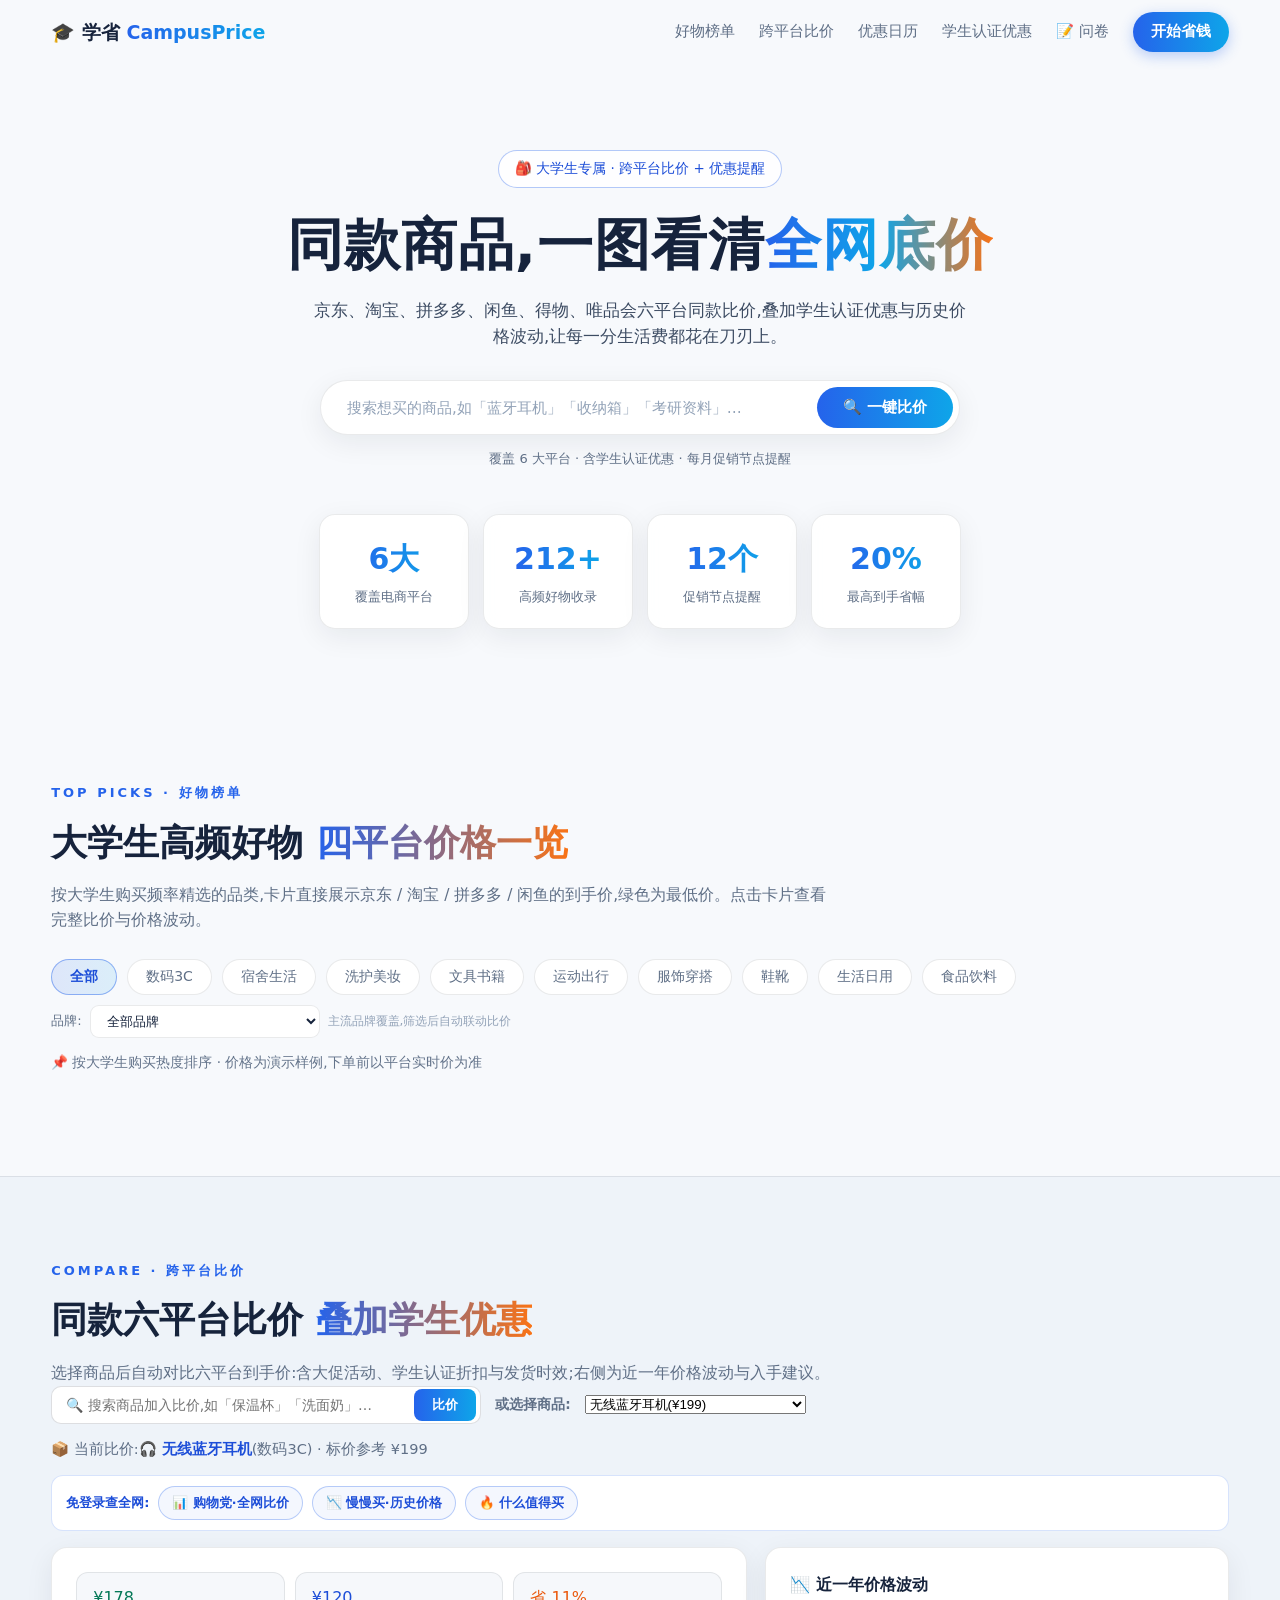
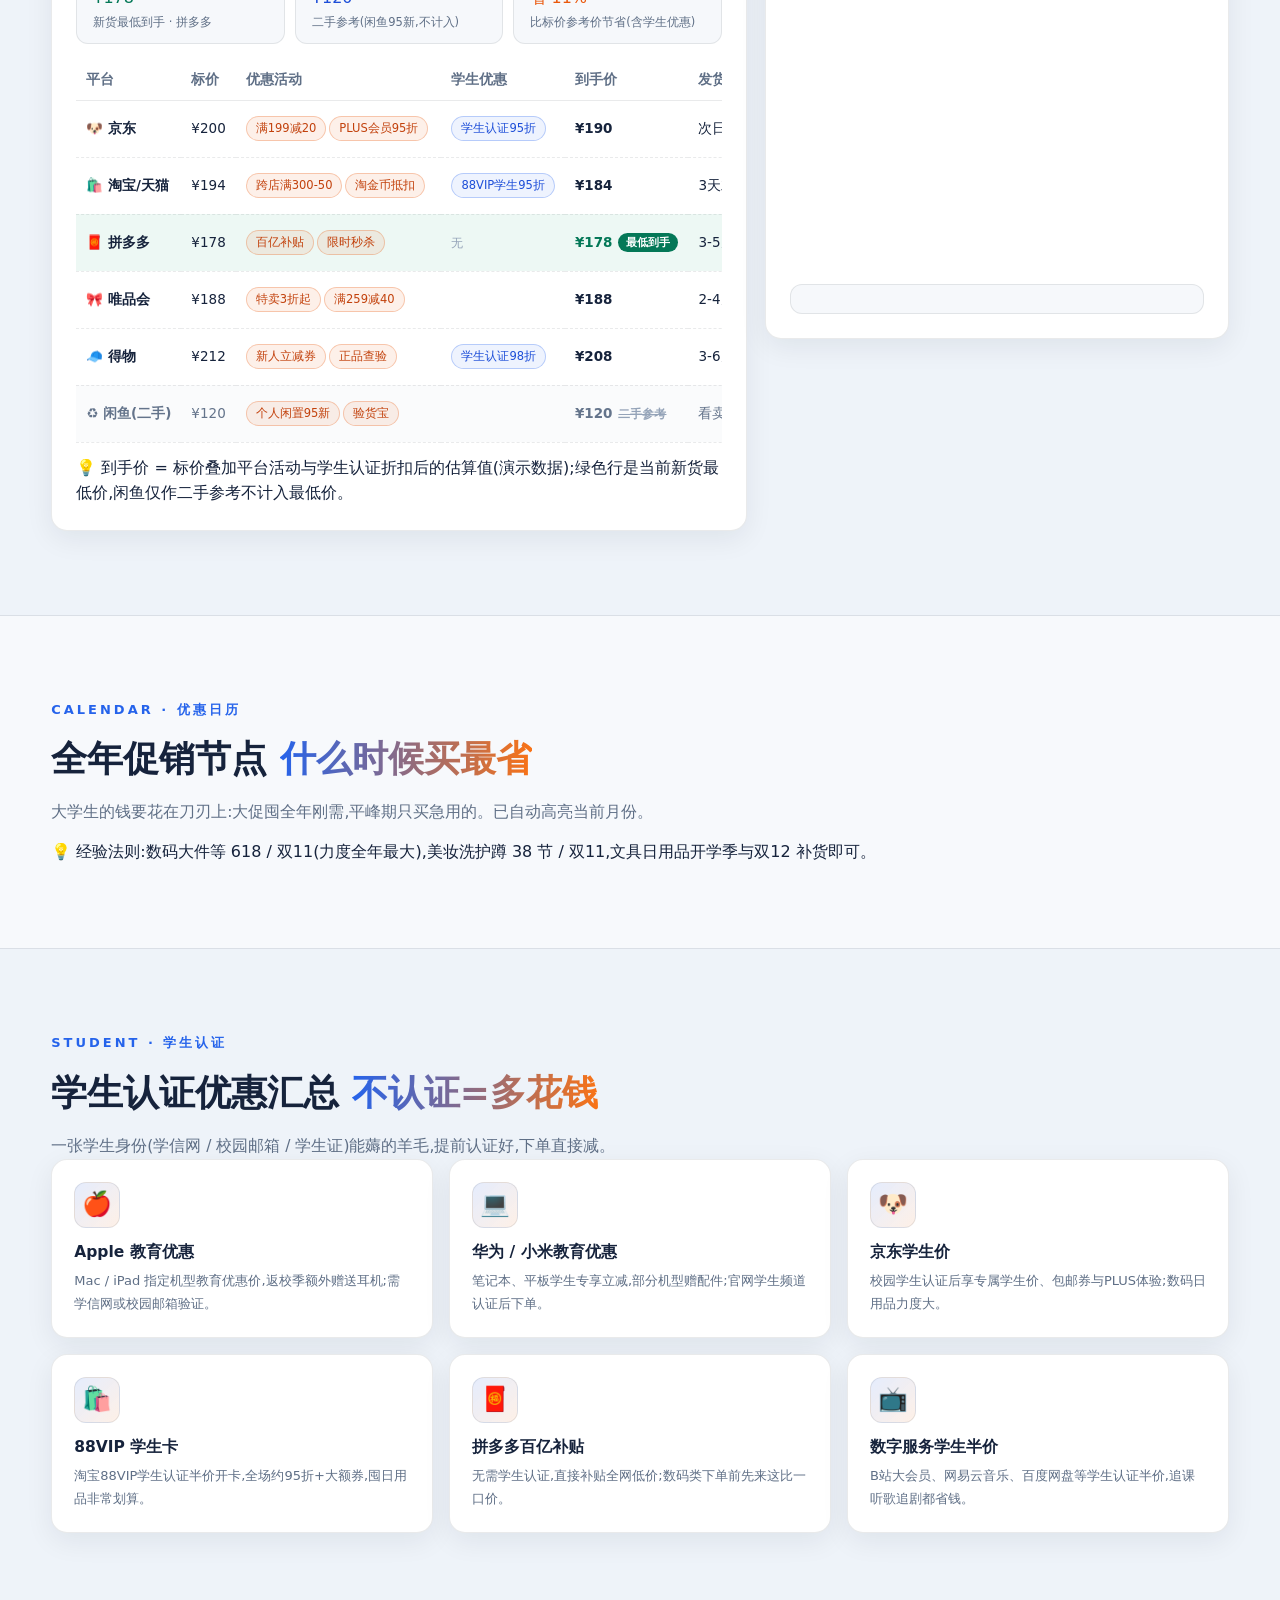
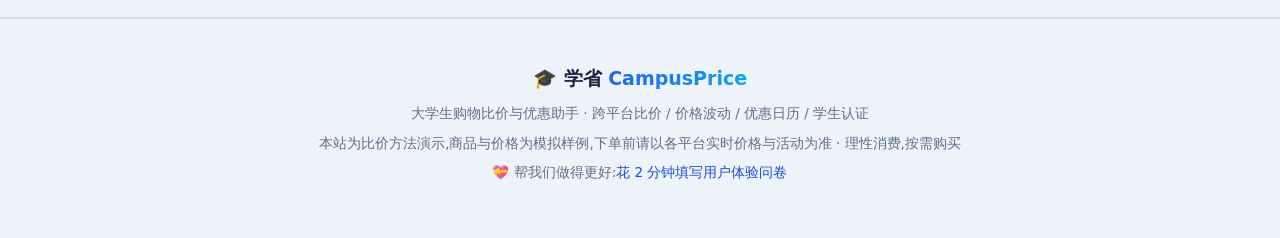
==== index.html @ 952e18a1 "deploy: D:/ZCodeProject/campusprice/index.html" ====
<!DOCTYPE html>
<html lang="zh-CN">
<head>
<meta charset="UTF-8">
<meta name="viewport" content="width=device-width, initial-scale=1.0">
<title>学省 CampusPrice · 大学生购物比价与优惠助手</title>
<meta name="description" content="给大学生的跨平台购物比价工具:京东/淘宝/拼多多/闲鱼/得物同款比价,学生认证优惠汇总,历史价格波动与促销日历,让每一分生活费都花在刀刃上。">
<link rel="icon" href="data:image/svg+xml,<svg xmlns='http://www.w3.org/2000/svg' viewBox='0 0 100 100'><text y='.9em' font-size='90'>🎓</text></svg>">
<link rel="stylesheet" href="assets/style.css?v=1790186385">
</head>
<body>

<!-- ============ 导航 ============ -->
<nav class="nav" id="nav">
  <div class="nav-inner container">
    <a class="logo" href="#home">🎓 学省 <span>CampusPrice</span></a>
    <div class="nav-links" id="navMenu">
      <a href="#grid">好物榜单</a>
      <a href="#compare">跨平台比价</a>
      <a href="#calendar">优惠日历</a>
      <a href="#student">学生认证优惠</a>
      <a href="survey.html">📝 问卷</a>
      <a class="nav-cta" href="#grid">开始省钱</a>
    </div>
    <button class="burger" id="burger" aria-label="菜单">☰</button>
  </div>
</nav>

<!-- ============ Hero ============ -->
<header class="hero" id="home">
  <div class="container hero-inner">
    <div class="badge reveal">🎒 大学生专属 · 跨平台比价 + 优惠提醒</div>
    <h1 class="reveal">同款商品,一图看清<span class="grad">全网底价</span></h1>
    <p class="hero-sub reveal">京东、淘宝、拼多多、闲鱼、得物、唯品会六平台同款比价,叠加学生认证优惠与历史价格波动,让每一分生活费都花在刀刃上。</p>
    <form class="search reveal" id="searchForm">
      <input id="searchInput" type="text" placeholder="搜索想买的商品,如「蓝牙耳机」「收纳箱」「考研资料」…" autocomplete="off">
      <button type="submit">🔍 一键比价</button>
    </form>
    <div class="hero-note reveal">覆盖 6 大平台 · 含学生认证优惠 · 每月促销节点提醒</div>
    <div class="stats reveal">
      <div class="stat"><div class="num" data-count="6" data-suffix="大">0</div><div class="lbl">覆盖电商平台</div></div>
      <div class="stat"><div class="num" data-count="212" data-suffix="+">0</div><div class="lbl">高频好物收录</div></div>
      <div class="stat"><div class="num" data-count="12" data-suffix="个">0</div><div class="lbl">促销节点提醒</div></div>
      <div class="stat"><div class="num" data-count="20" data-suffix="%">0</div><div class="lbl">最高到手省幅</div></div>
    </div>
  </div>
</header>

<main>
<!-- ============ 好物榜单 ============ -->
<section class="section" id="grid">
  <div class="container">
    <div class="sec-head reveal">
      <div class="kicker">TOP PICKS · 好物榜单</div>
      <h2>大学生高频好物 <span class="accent">四平台价格一览</span></h2>
      <p class="sec-sub">按大学生购买频率精选的品类,卡片直接展示京东 / 淘宝 / 拼多多 / 闲鱼的到手价,绿色为最低价。点击卡片查看完整比价与价格波动。</p>
    </div>
    <div class="tabs reveal" id="tabs">
      <button class="tab active" data-cat="全部">全部</button>
      <button class="tab" data-cat="数码3C">数码3C</button>
      <button class="tab" data-cat="宿舍生活">宿舍生活</button>
      <button class="tab" data-cat="洗护美妆">洗护美妆</button>
      <button class="tab" data-cat="文具书籍">文具书籍</button>
      <button class="tab" data-cat="运动出行">运动出行</button>
      <button class="tab" data-cat="服饰穿搭">服饰穿搭</button>
      <button class="tab" data-cat="鞋靴">鞋靴</button>
      <button class="tab" data-cat="生活日用">生活日用</button>
      <button class="tab" data-cat="食品饮料">食品饮料</button>
    </div>
    <div class="brand-bar reveal">
      <label for="brandSel">品牌:</label>
      <select id="brandSel" class="src-select"></select>
      <span class="brand-tip">主流品牌覆盖,筛选后自动联动比价</span>
    </div>
    <div class="result-note" id="resultNote">📌 按大学生购买热度排序 · 价格为演示样例,下单前以平台实时价为准</div>
    <div class="grid" id="productGrid"></div>
  </div>
</section>

<!-- ============ 跨平台比价 ============ -->
<section class="section alt" id="compare">
  <div class="container">
    <div class="sec-head reveal">
      <div class="kicker">COMPARE · 跨平台比价</div>
      <h2>同款六平台比价 <span class="accent">叠加学生优惠</span></h2>
      <p class="sec-sub">选择商品后自动对比六平台到手价:含大促活动、学生认证折扣与发货时效;右侧为近一年价格波动与入手建议。</p>
    </div>
    <div class="cmp-bar reveal">
      <form class="src-search" id="cmpSearchForm" autocomplete="off">
        <input id="cmpSearch" type="text" placeholder="🔍 搜索商品加入比价,如「保温杯」「洗面奶」…">
        <button type="submit" class="src-go">比价</button>
        <div class="src-suggest" id="cmpSuggest"></div>
      </form>
      <label for="cmpSelect">或选择商品:</label>
      <select id="cmpSelect"></select>
    </div>
    <div class="cmp-cur reveal" id="cmpCur"></div>
    <div class="agg-bar reveal" id="aggBar"></div>
    <div class="cmp-wrap reveal">
      <div class="panel cmp-table-panel">
        <div class="cmp-summary" id="cmpSummary"></div>
        <div class="ptable-wrap">
          <table class="src-table">
            <thead><tr><th>平台</th><th>标价</th><th>优惠活动</th><th>学生优惠</th><th>到手价</th><th>发货时效</th><th>购买</th></tr></thead>
            <tbody id="cmpBody"></tbody>
          </table>
        </div>
        <p class="form-tip" style="margin-top:12px">💡 到手价 = 标价叠加平台活动与学生认证折扣后的估算值(演示数据);绿色行是当前新货最低价,闲鱼仅作二手参考不计入最低价。</p>
      </div>
      <aside class="panel cmp-chart-panel">
        <h3>📉 近一年价格波动</h3>
        <div class="chart-box"><canvas id="trendChart"></canvas></div>
        <div class="pi-box" id="piBox"></div>
      </aside>
    </div>
  </div>
</section>

<!-- ============ 优惠日历 ============ -->
<section class="section" id="calendar">
  <div class="container">
    <div class="sec-head reveal">
      <div class="kicker">CALENDAR · 优惠日历</div>
      <h2>全年促销节点 <span class="accent">什么时候买最省</span></h2>
      <p class="sec-sub">大学生的钱要花在刀刃上:大促囤全年刚需,平峰期只买急用的。已自动高亮当前月份。</p>
    </div>
    <div class="cal-grid reveal" id="calGrid"></div>
    <p class="form-tip reveal" style="margin-top:14px">💡 经验法则:数码大件等 618 / 双11(力度全年最大),美妆洗护蹲 38 节 / 双11,文具日用品开学季与双12 补货即可。</p>
  </div>
</section>

<!-- ============ 学生认证优惠 ============ -->
<section class="section alt" id="student">
  <div class="container">
    <div class="sec-head reveal">
      <div class="kicker">STUDENT · 学生认证</div>
      <h2>学生认证优惠汇总 <span class="accent">不认证=多花钱</span></h2>
      <p class="sec-sub">一张学生身份(学信网 / 校园邮箱 / 学生证)能薅的羊毛,提前认证好,下单直接减。</p>
    </div>
    <div class="stu-grid reveal">
      <div class="stu-card"><div class="stu-icon">🍎</div><b>Apple 教育优惠</b><p>Mac / iPad 指定机型教育优惠价,返校季额外赠送耳机;需学信网或校园邮箱验证。</p></div>
      <div class="stu-card"><div class="stu-icon">💻</div><b>华为 / 小米教育优惠</b><p>笔记本、平板学生专享立减,部分机型赠配件;官网学生频道认证后下单。</p></div>
      <div class="stu-card"><div class="stu-icon">🐶</div><b>京东学生价</b><p>校园学生认证后享专属学生价、包邮券与PLUS体验;数码日用品力度大。</p></div>
      <div class="stu-card"><div class="stu-icon">🛍️</div><b>88VIP 学生卡</b><p>淘宝88VIP学生认证半价开卡,全场约95折+大额券,囤日用品非常划算。</p></div>
      <div class="stu-card"><div class="stu-icon">🧧</div><b>拼多多百亿补贴</b><p>无需学生认证,直接补贴全网低价;数码类下单前先来这比一口价。</p></div>
      <div class="stu-card"><div class="stu-icon">📺</div><b>数字服务学生半价</b><p>B站大会员、网易云音乐、百度网盘等学生认证半价,追课听歌追剧都省钱。</p></div>
    </div>
  </div>
</section>
</main>

<footer class="footer">
  <div class="container">
    <div class="f-logo">🎓 学省 <span>CampusPrice</span></div>
    <p>大学生购物比价与优惠助手 · 跨平台比价 / 价格波动 / 优惠日历 / 学生认证</p>
    <p class="f-note">本站为比价方法演示,商品与价格为模拟样例,下单前请以各平台实时价格与活动为准 · 理性消费,按需购买</p>
    <p class="f-note">💝 帮我们做得更好:<a href="survey.html" style="color:#1d4ed8">花 2 分钟填写用户体验问卷</a></p>
  </div>
</footer>

<script src="assets/chart.umd.min.js?v=1"></script>
<script src="assets/main.js?v=1790186385"></script>
</body>
</html>
---- assets/style.css ----
/* ============ 学省 CampusPrice · 浅色主题 ============ */
:root{
  --bg:#f7f9fc;
  --bg-alt:#eef3f9;
  --card:#ffffff;
  --line:rgba(15,23,42,.09);
  --text:#16233c;
  --muted:#5f6f86;
  --blue:#2563eb;
  --blue2:#0ea5e9;
  --orange:#ea580c;
  --green:#059669;
  --red:#dc2626;
  --amber:#d97706;
  --radius:16px;
  --shadow:0 8px 28px rgba(15,23,42,.07);
}
*{margin:0;padding:0;box-sizing:border-box}
html{scroll-behavior:smooth}
body{
  font-family:"Noto Sans SC","PingFang SC","Microsoft YaHei","Segoe UI",system-ui,sans-serif;
  background:var(--bg);color:var(--text);line-height:1.6;overflow-x:hidden;
}
::selection{background:rgba(37,99,235,.2)}
a{color:inherit;text-decoration:none}
button{font-family:inherit;cursor:pointer}
section{scroll-margin-top:84px}
.container{width:min(1180px,92%);margin:0 auto}

/* ============ 导航 ============ */
.nav{position:fixed;top:0;left:0;right:0;z-index:100;transition:.3s;border-bottom:1px solid transparent}
.nav.scrolled{background:rgba(255,255,255,.88);backdrop-filter:blur(14px);border-bottom-color:var(--line);box-shadow:0 2px 16px rgba(15,23,42,.05)}
.nav-inner{display:flex;align-items:center;justify-content:space-between;height:64px}
.logo{font-size:19px;font-weight:800}
.logo span{background:linear-gradient(90deg,#2563eb,#0ea5e9);-webkit-background-clip:text;background-clip:text;-webkit-text-fill-color:transparent}
.nav-links{display:flex;align-items:center;gap:24px;font-size:14.5px}
.nav-links a{color:var(--muted);transition:.2s}
.nav-links a:hover{color:var(--text)}
.nav-cta{padding:8px 18px;border-radius:999px;background:linear-gradient(90deg,#2563eb,#0ea5e9);color:#fff!important;font-weight:700;box-shadow:0 4px 14px rgba(37,99,235,.3)}
.burger{display:none;background:none;border:none;color:var(--text);font-size:22px}

/* ============ Hero ============ */
.hero{
  padding:150px 0 70px;text-align:center;position:relative;
  background:
    linear-gradient(180deg,rgba(247,249,252,.86) 0%,rgba(247,249,252,.93) 55%,var(--bg) 100%),
    url('https://images.unsplash.com/photo-1523050854058-8df90110c9f1?auto=format&fit=crop&w=1800&q=75') center 35%/cover no-repeat;
}
.badge{display:inline-block;padding:7px 16px;border-radius:999px;border:1px solid rgba(37,99,235,.35);background:rgba(255,255,255,.8);color:#1d4ed8;font-size:13.5px;margin-bottom:22px;backdrop-filter:blur(6px)}
.hero h1{font-size:clamp(34px,5.2vw,56px);font-weight:900;letter-spacing:1px;line-height:1.25}
.grad{background:linear-gradient(90deg,#2563eb,#0ea5e9,#f97316);-webkit-background-clip:text;background-clip:text;-webkit-text-fill-color:transparent}
.hero-sub{max-width:660px;margin:18px auto 0;color:#3d4c63;font-size:16.5px}
.search{display:flex;max-width:640px;margin:30px auto 0;background:var(--card);border:1px solid var(--line);border-radius:999px;padding:6px;box-shadow:var(--shadow)}
.search input{flex:1;background:none;border:none;outline:none;color:var(--text);font-size:15px;padding:10px 20px;font-family:inherit;min-width:0}
.search input::placeholder{color:#93a3b8}
.search button{border:none;border-radius:999px;padding:11px 26px;background:linear-gradient(90deg,#2563eb,#0ea5e9);color:#fff;font-weight:800;font-size:15px;white-space:nowrap}
.search button:hover{filter:brightness(1.08)}
.hero-note{margin-top:14px;color:#5f6f86;font-size:13px}
.stats{display:flex;justify-content:center;gap:14px;flex-wrap:wrap;margin-top:44px}
.stat{background:rgba(255,255,255,.9);border:1px solid var(--line);border-radius:var(--radius);padding:20px 30px;min-width:150px;backdrop-filter:blur(10px);box-shadow:var(--shadow)}
.stat .num{font-size:30px;font-weight:900;background:linear-gradient(90deg,#2563eb,#0ea5e9);-webkit-background-clip:text;background-clip:text;-webkit-text-fill-color:transparent}
.stat .lbl{color:var(--muted);font-size:13px;margin-top:4px}

/* ============ 通用 ============ */
.section{padding:84px 0}
.section.alt{background:var(--bg-alt);border-top:1px solid var(--line);border-bottom:1px solid var(--line)}
.kicker{color:var(--blue);font-size:13px;font-weight:700;letter-spacing:3px;margin-bottom:10px}
.sec-head h2{font-size:clamp(26px,3.4vw,36px);font-weight:900}
.sec-head .accent{background:linear-gradient(90deg,#2563eb,#f97316);-webkit-background-clip:text;background-clip:text;-webkit-text-fill-color:transparent}
.sec-sub{color:var(--muted);margin-top:12px;max-width:780px;font-size:15.5px}
.panel{background:var(--card);border:1px solid var(--line);border-radius:var(--radius);padding:24px;box-shadow:var(--shadow)}

/* ============ Tabs ============ */
.tabs{display:flex;gap:10px;flex-wrap:wrap;margin:26px 0 14px}
.tab{padding:8px 18px;border-radius:999px;border:1px solid var(--line);background:#fff;color:var(--muted);font-size:14px;transition:.2s}
.tab:hover{color:var(--text);border-color:rgba(15,23,42,.22)}
.tab.active{background:linear-gradient(90deg,rgba(37,99,235,.12),rgba(14,165,233,.12));border-color:rgba(37,99,235,.45);color:#1d4ed8;font-weight:700}
.result-note{color:#64748b;font-size:13.5px;margin-bottom:18px}
.brand-bar{display:flex;align-items:center;gap:8px;flex-wrap:wrap;margin:-4px 0 14px;font-size:13px;color:var(--muted)}
.brand-bar select{padding:7px 12px;border-radius:9px;border:1px solid var(--line);background:#fff;color:var(--text);font-size:13px;font-family:inherit;outline:none;cursor:pointer}
.brand-bar select:focus{border-color:var(--blue);box-shadow:0 0 0 3px rgba(37,99,235,.12)}
.brand-tip{font-size:12px;color:#93a3b8}

/* ============ 商品卡片 ============ */
.grid{display:grid;grid-template-columns:repeat(auto-fill,minmax(228px,1fr));gap:16px}
.card{background:#fff;border:1px solid var(--line);border-radius:var(--radius);padding:13px 13px 15px;cursor:pointer;transition:transform .25s,border-color .25s,box-shadow .25s;box-shadow:var(--shadow)}
.card:hover{transform:translateY(-5px);border-color:rgba(37,99,235,.5);box-shadow:0 16px 40px rgba(15,23,42,.13)}
.card:hover .card-photo img{transform:scale(1.06)}
.card-photo{position:relative;aspect-ratio:16/9;overflow:hidden;border-radius:10px;background:linear-gradient(135deg,#e2e8f0,#cbd5e1);margin-bottom:11px}
.card-photo img{width:100%;height:100%;object-fit:cover;display:block;transition:transform .5s ease}
.card-photo::after{content:attr(data-emoji);position:absolute;inset:0;display:none;place-items:center;font-size:52px;background:linear-gradient(135deg,rgba(37,99,235,.14),rgba(14,165,233,.12))}
.card-photo.noimg img{display:none}
.card-photo.noimg::after{display:grid}
.card-photo .save-badge{position:absolute;top:10px;right:10px;background:#ea580c;color:#fff;font-size:12px;font-weight:800;padding:3px 10px;border-radius:999px;box-shadow:0 2px 10px rgba(15,23,42,.25)}
.card-name{font-size:16px;font-weight:800}
.card-sell{color:var(--muted);font-size:12.5px;margin-top:4px;min-height:20px;white-space:nowrap;overflow:hidden;text-overflow:ellipsis}
.card-p4{display:grid;grid-template-columns:repeat(4,1fr);gap:6px;margin:10px 0 4px}
.p4{background:#f6f8fb;border:1px solid var(--line);border-radius:9px;padding:6px 4px;text-align:center}
.p4 .pn{font-size:11px;color:var(--muted)}
.p4 .pv{font-size:13.5px;font-weight:800}
.p4.best{background:rgba(5,150,105,.08);border-color:rgba(5,150,105,.4)}
.p4.best .pv{color:#047857}
.card-btn{margin-top:12px;width:100%;padding:9px;border-radius:10px;border:1px solid rgba(37,99,235,.35);background:rgba(37,99,235,.06);color:#1d4ed8;font-size:13.5px;font-weight:700}
.card-btn:hover{background:rgba(37,99,235,.14)}

/* ============ 比价区 ============ */
.cmp-bar{display:flex;align-items:center;gap:14px;flex-wrap:wrap;margin-bottom:14px}
.src-search{position:relative;flex:1;min-width:280px;max-width:430px}
.src-search input{width:100%;padding:10px 64px 10px 14px;border-radius:10px;border:1px solid rgba(15,23,42,.14);background:#fff;color:var(--text);font-size:14px;outline:none;font-family:inherit}
.src-search input:focus{border-color:var(--blue);box-shadow:0 0 0 3px rgba(37,99,235,.14)}
.src-go{position:absolute;right:5px;top:50%;transform:translateY(-50%);padding:7px 18px;border-radius:8px;border:none;background:linear-gradient(90deg,#2563eb,#0ea5e9);color:#fff;font-weight:700;font-size:13px}
.src-go:hover{filter:brightness(1.08)}
.src-suggest{position:absolute;top:calc(100% + 6px);left:0;right:0;background:#fff;border:1px solid var(--line);border-radius:12px;box-shadow:0 16px 40px rgba(15,23,42,.16);z-index:60;display:none;max-height:288px;overflow-y:auto}
.src-suggest.show{display:block}
.src-suggest button{display:flex;width:100%;justify-content:space-between;align-items:center;gap:10px;padding:10px 14px;background:none;border:none;font-size:14px;color:var(--text);cursor:pointer;text-align:left}
.src-suggest button:hover{background:#f1f5f9}
.src-suggest .sg-cat{color:var(--muted);font-size:12px;flex-shrink:0}
.src-suggest .sg-new{color:#1d4ed8;font-weight:700}
.cmp-bar label{font-size:13.5px;color:var(--muted);font-weight:600}
.src-select{padding:10px 14px;border-radius:10px;border:1px solid rgba(15,23,42,.14);background:#fff;color:var(--text);font-size:14px;font-family:inherit;outline:none;min-width:230px;cursor:pointer;max-width:320px}
.src-select:focus{border-color:var(--blue);box-shadow:0 0 0 3px rgba(37,99,235,.14)}
.cmp-cur{font-size:14.5px;color:var(--muted);margin-bottom:14px}
.cmp-cur b{color:#1d4ed8}
.agg-bar{display:flex;align-items:center;gap:9px;flex-wrap:wrap;background:#fff;border:1px solid rgba(37,99,235,.18);border-radius:12px;padding:10px 14px;margin-bottom:16px;font-size:13px;color:var(--muted)}
.agg-bar .agg-t{font-weight:800;color:#1d4ed8}
.agg-bar a{display:inline-flex;align-items:center;gap:4px;padding:6px 13px;border-radius:999px;border:1px solid rgba(37,99,235,.3);background:rgba(37,99,235,.05);color:#1d4ed8;font-size:12.5px;font-weight:700;transition:.2s}
.agg-bar a:hover{background:rgba(37,99,235,.14)}
.cmp-wrap{display:grid;grid-template-columns:1.5fr 1fr;gap:18px;align-items:start}
.cmp-wrap > *{min-width:0}
.cmp-summary{display:grid;grid-template-columns:repeat(3,1fr);gap:10px;margin-bottom:16px}
.src-stat{background:#f6f8fb;border:1px solid var(--line);border-radius:12px;padding:12px 16px}
.src-stat .m-num{color:#1d4ed8}
.src-stat .m-num.green{color:#047857}
.src-stat .m-num.orange{color:#ea580c}
.src-stat .m-lbl{font-size:11.5px;color:var(--muted);margin-top:2px}
.src-table{width:100%;border-collapse:collapse;font-size:13.5px}
.src-table th{text-align:left;color:var(--muted);font-weight:600;padding:9px 10px;border-bottom:1px solid var(--line);white-space:nowrap}
.src-table td{padding:11px 10px;border-bottom:1px dashed var(--line);white-space:nowrap;vertical-align:middle}
.src-table tr.best{background:rgba(5,150,105,.07)}
.src-table tr.used td{color:#64748b;background:#fafbfc}
.src-table .ch-name{font-weight:700}
.promo-tag{display:inline-block;padding:2px 9px;border-radius:999px;background:rgba(234,88,12,.09);border:1px solid rgba(234,88,12,.28);color:#c2410c;font-size:11.5px;margin:1px 3px 1px 0}
.stu-tag{display:inline-block;padding:2px 9px;border-radius:999px;background:rgba(37,99,235,.08);border:1px solid rgba(37,99,235,.28);color:#1d4ed8;font-size:11.5px;margin:1px 0}
.price-badge{display:inline-block;margin-left:6px;padding:1px 8px;border-radius:999px;background:#047857;color:#fff;font-size:11px;font-weight:700;vertical-align:1px}
.strike{color:#94a3b8;text-decoration:line-through;font-weight:600;font-size:12px}
.buy-link{padding:6px 14px;border-radius:8px;border:1px solid rgba(37,99,235,.4);background:rgba(37,99,235,.07);color:#1d4ed8;font-size:12.5px;font-weight:700;white-space:nowrap;cursor:pointer;transition:.2s;display:inline-block}
.buy-link:hover{background:rgba(37,99,235,.16)}
.ptable-wrap{overflow-x:auto}
.chart-box{height:260px;margin-bottom:14px}
.cmp-chart-panel h3{font-size:16px;margin-bottom:12px}
.pi-box{background:#f6f8fb;border:1px solid var(--line);border-radius:12px;padding:14px 16px;font-size:13.5px;line-height:1.8}
.pi-box .pi-line{display:flex;justify-content:space-between;border-bottom:1px dashed var(--line);padding:3px 0}
.pi-box .pi-line b:last-child{font-weight:800}
.pi-advice{margin-top:10px;padding:9px 12px;border-radius:10px;font-weight:800;font-size:13.5px}

/* ============ 优惠日历 ============ */
.cal-grid{display:grid;grid-template-columns:repeat(4,1fr);gap:14px}
.cal-card{background:#fff;border:1px solid var(--line);border-radius:14px;padding:18px;transition:.25s;box-shadow:var(--shadow)}
.cal-card:hover{transform:translateY(-4px)}
.cal-card .cal-m{font-size:13px;font-weight:800;color:var(--blue)}
.cal-card b{display:block;font-size:16.5px;margin:4px 0 6px}
.cal-card p{font-size:12.5px;color:var(--muted);line-height:1.65}
.cal-card.now{border:2px solid #2563eb;background:linear-gradient(135deg,rgba(37,99,235,.07),rgba(14,165,233,.06));transform:translateY(-4px)}
.cal-card.hot{border-color:rgba(234,88,12,.5);background:linear-gradient(135deg,rgba(234,88,12,.06),rgba(249,115,22,.05))}
.cal-badge{float:right;font-size:11px;font-weight:800;padding:2px 9px;border-radius:999px}
.cal-badge.nowb{background:#2563eb;color:#fff}
.cal-badge.highb{background:rgba(234,88,12,.12);color:#c2410c}
.cal-badge.midb{background:rgba(37,99,235,.1);color:#1d4ed8}
.cal-badge.lowb{background:rgba(15,23,42,.06);color:#64748b}

/* ============ 学生优惠 ============ */
.stu-grid{display:grid;grid-template-columns:repeat(3,1fr);gap:16px}
.stu-card{background:#fff;border:1px solid var(--line);border-radius:var(--radius);padding:22px;box-shadow:var(--shadow);transition:.25s}
.stu-card:hover{transform:translateY(-4px);border-color:rgba(37,99,235,.45)}
.stu-icon{width:46px;height:46px;border-radius:12px;display:grid;place-items:center;font-size:24px;background:linear-gradient(135deg,rgba(37,99,235,.12),rgba(249,115,22,.1));border:1px solid var(--line);margin-bottom:12px}
.stu-card b{font-size:15.5px;display:block;margin-bottom:6px}
.stu-card p{font-size:13px;color:var(--muted);line-height:1.7}

/* ============ Footer ============ */
.footer{border-top:1px solid var(--line);padding:44px 0 54px;text-align:center;background:var(--bg-alt)}
.f-logo{font-size:19px;font-weight:800;margin-bottom:10px}
.f-logo span{background:linear-gradient(90deg,var(--blue),var(--blue2));-webkit-background-clip:text;background-clip:text;-webkit-text-fill-color:transparent}
.f-note{color:#7c8aa0;font-size:12.5px;margin-top:8px}
.footer p{color:var(--muted);font-size:13.5px}

/* ============ 动效 ============ */
.reveal{opacity:0;transform:translateY(22px);transition:opacity .7s ease,transform .7s ease}
.reveal.in{opacity:1;transform:none}

/* ============ 响应式 ============ */
@media (max-width:960px){
  .cmp-wrap{grid-template-columns:1fr}
  .cal-grid{grid-template-columns:repeat(2,1fr)}
  .stu-grid{grid-template-columns:repeat(2,1fr)}
  .burger{display:block}
  .nav-links{position:fixed;top:64px;right:0;left:0;background:rgba(255,255,255,.98);flex-direction:column;padding:22px;gap:18px;border-bottom:1px solid var(--line);transform:translateY(-130%);transition:.3s;z-index:-1;box-shadow:0 16px 40px rgba(15,23,42,.1)}
  .nav-links.open{transform:none}
  .hero{padding-top:120px}
}
@media (max-width:640px){
  .cal-grid{grid-template-columns:1fr}
  .stu-grid{grid-template-columns:1fr}
  .cmp-summary{grid-template-columns:1fr}
  .search button{padding:10px 14px;font-size:13.5px}
  .stat{min-width:calc(50% - 14px);padding:16px 18px}
  .section{padding:60px 0}
}
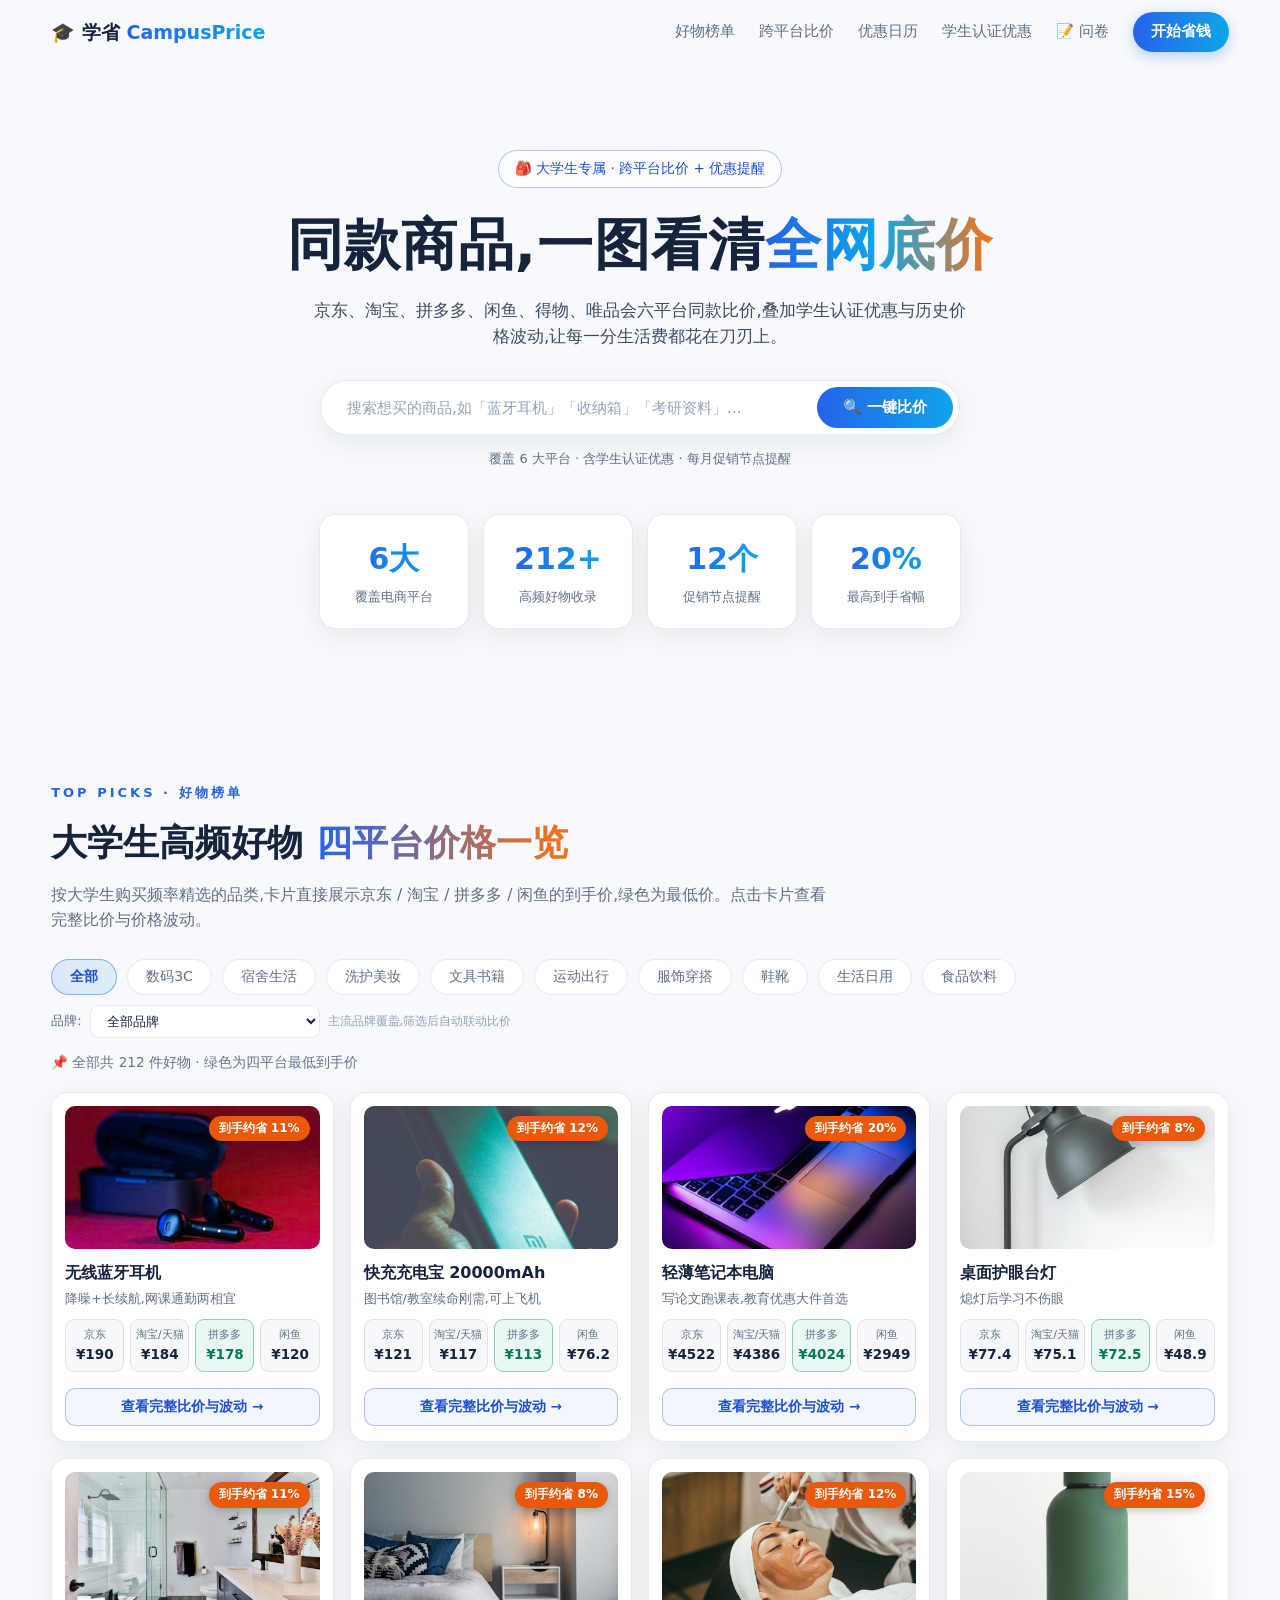
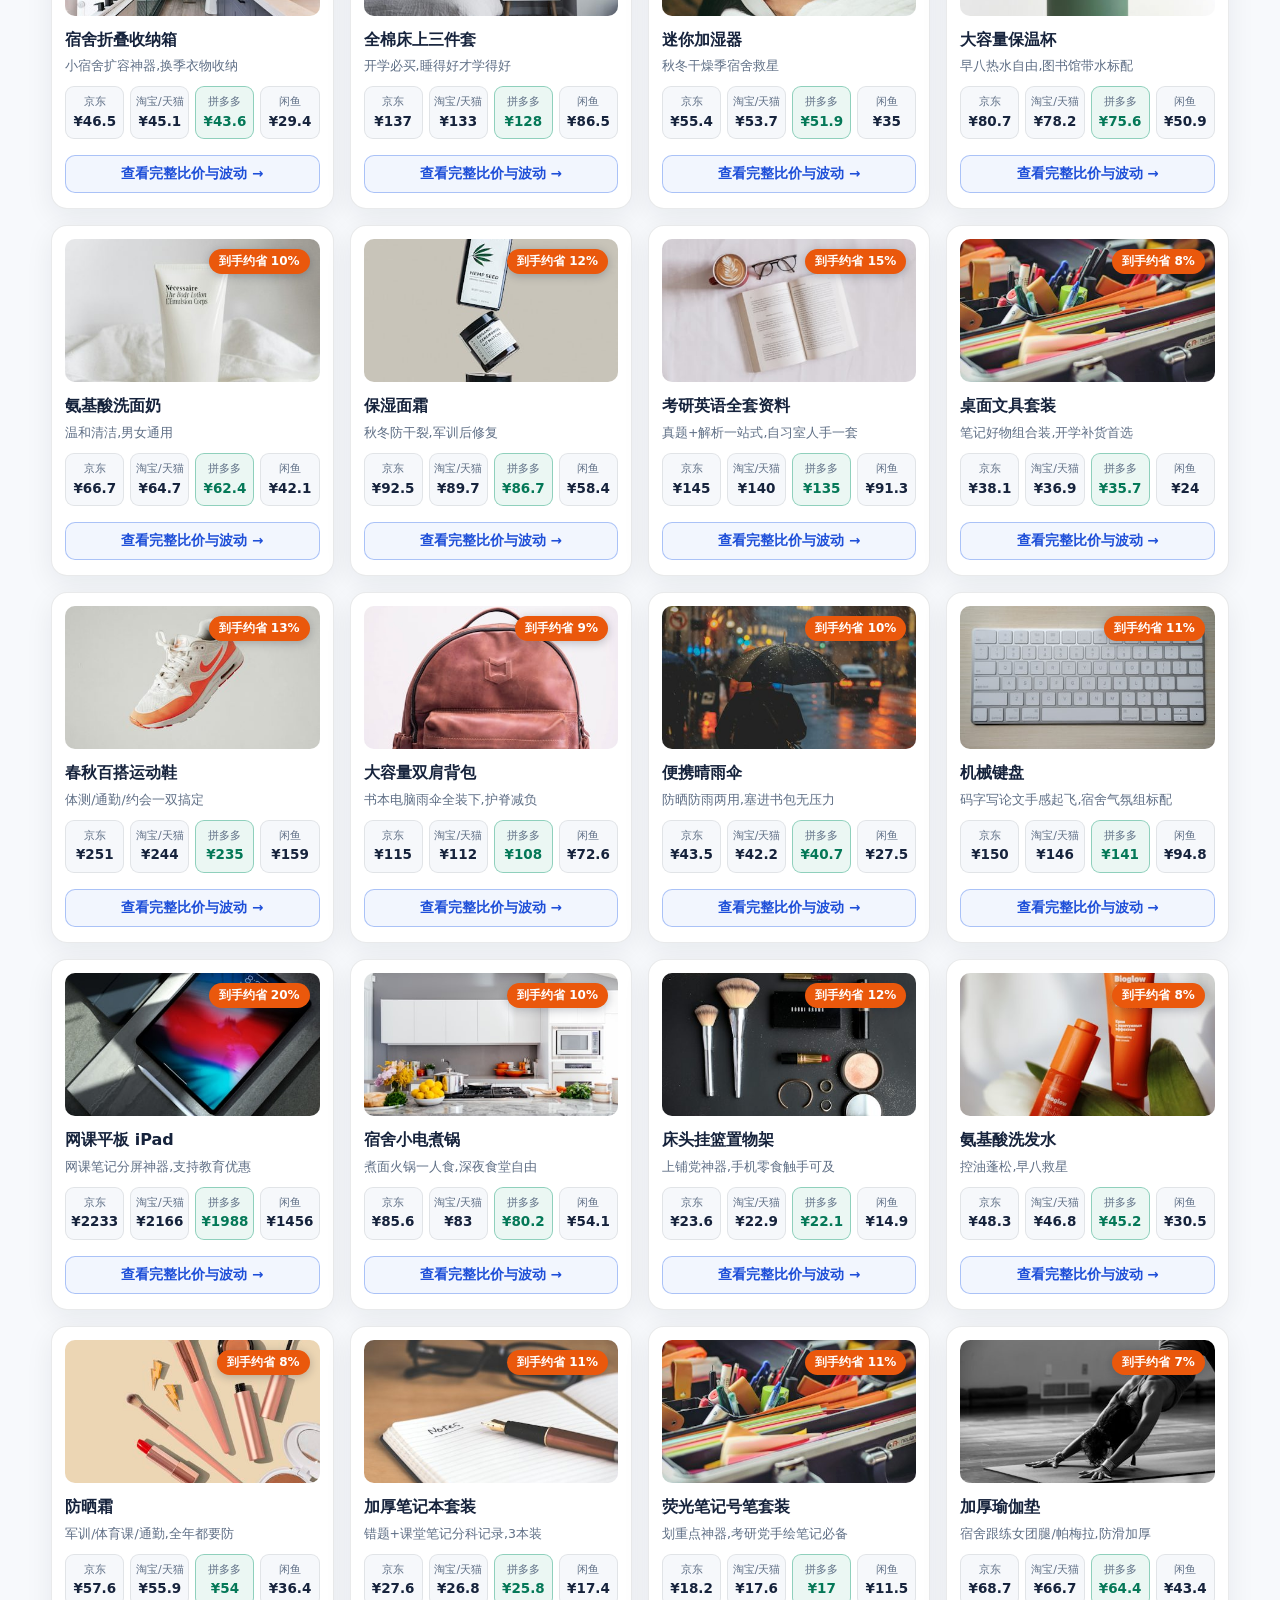
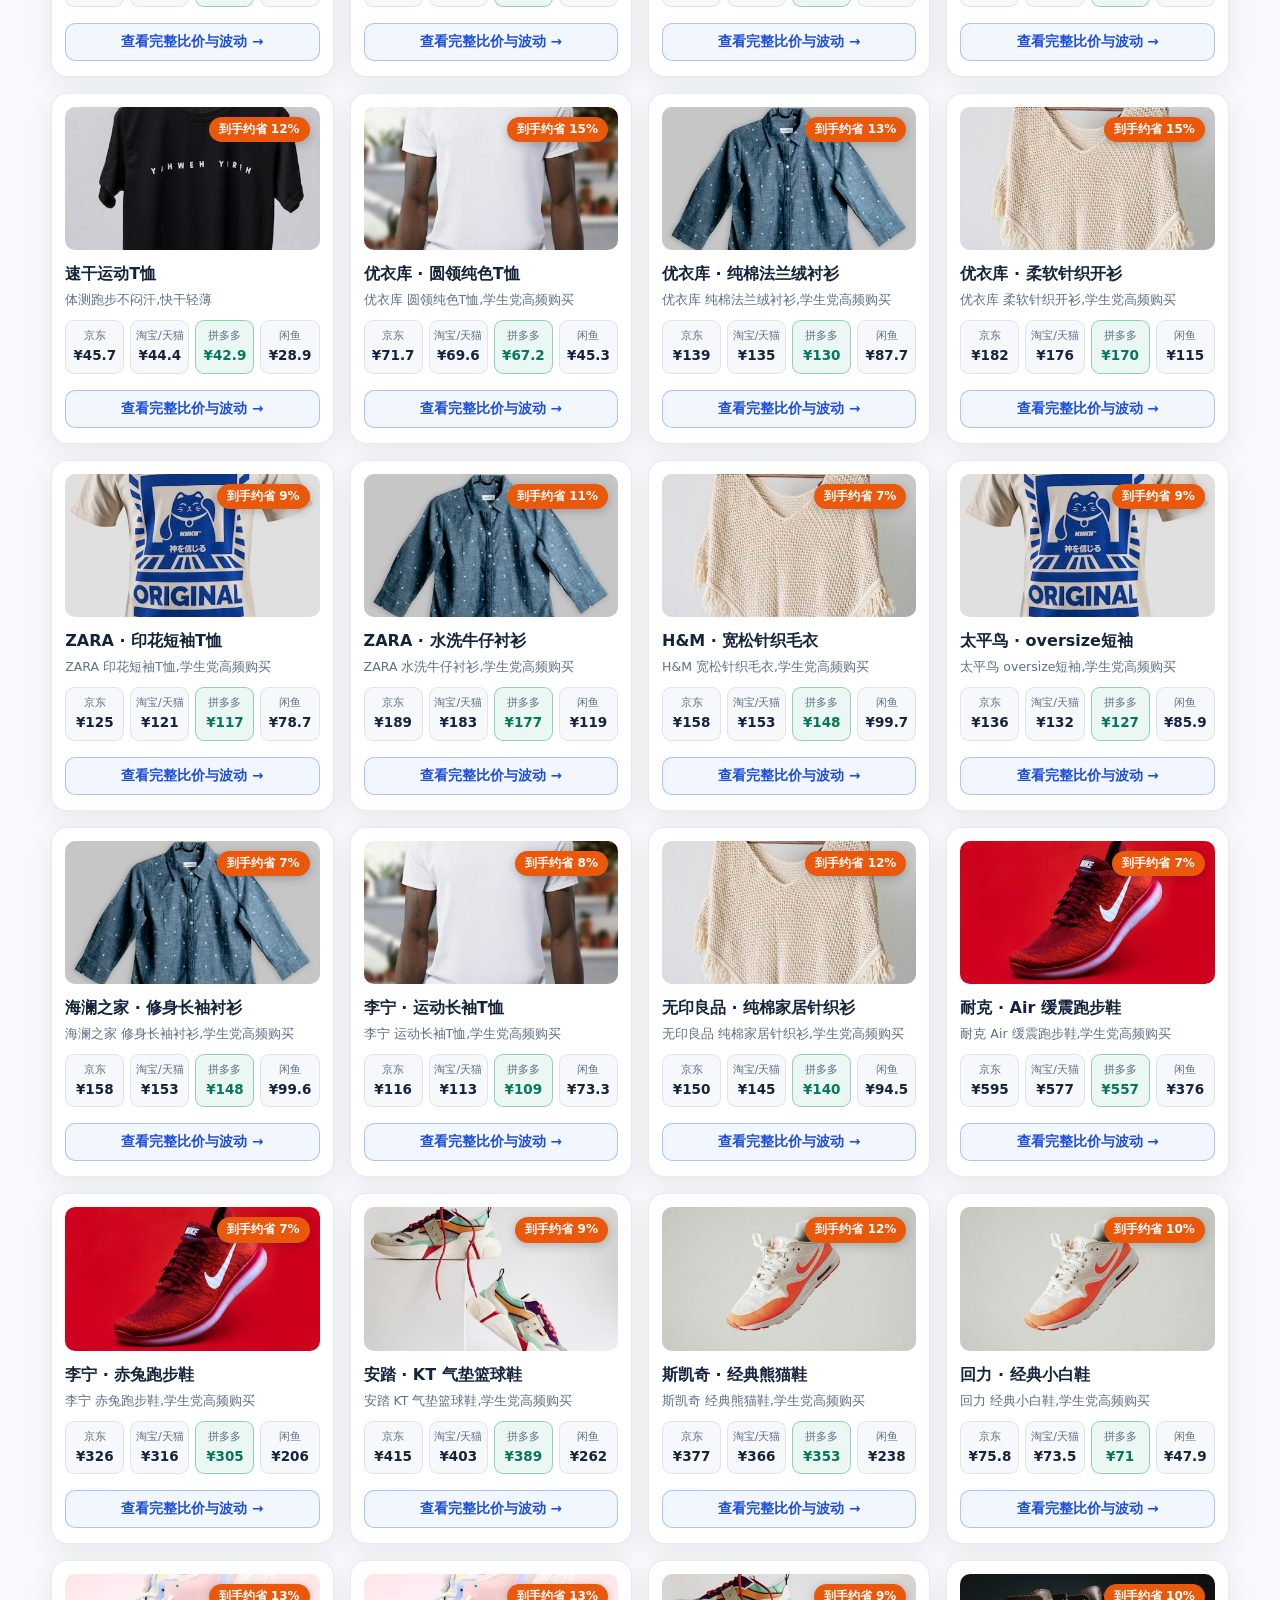
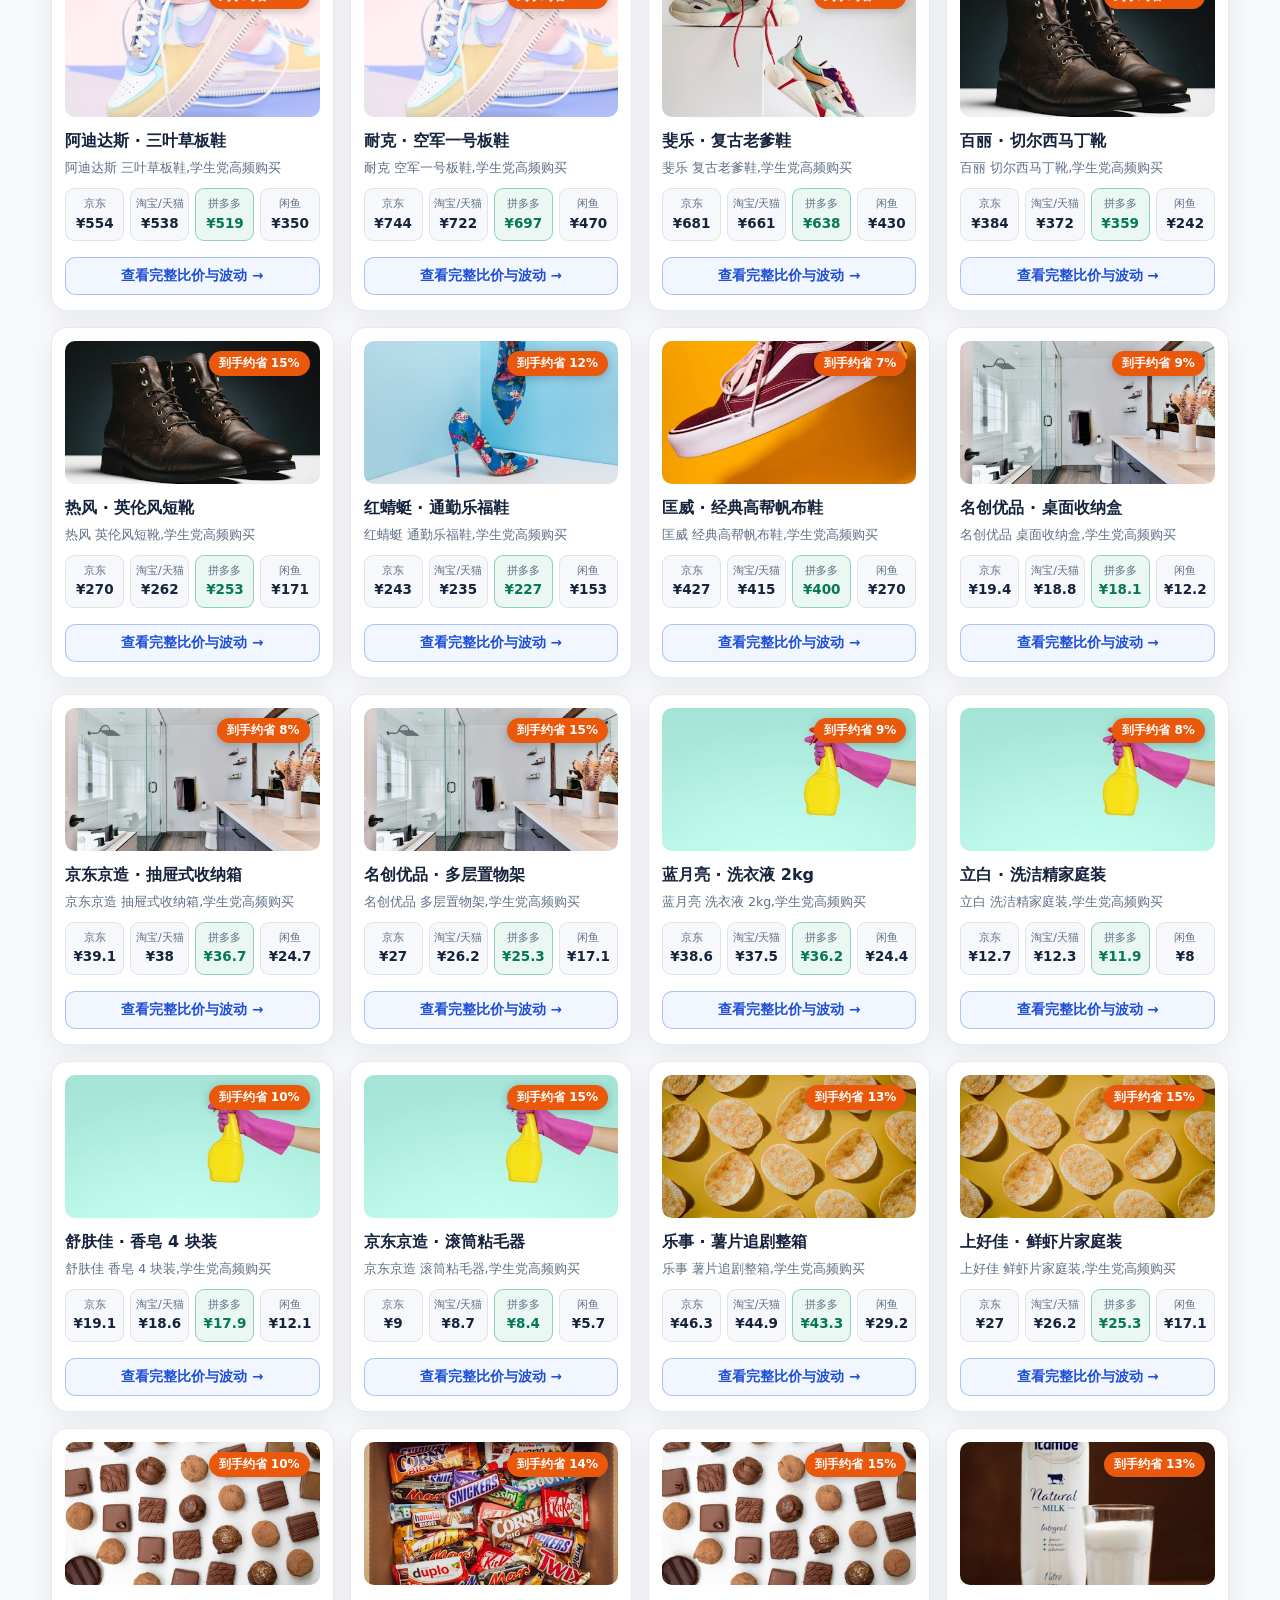
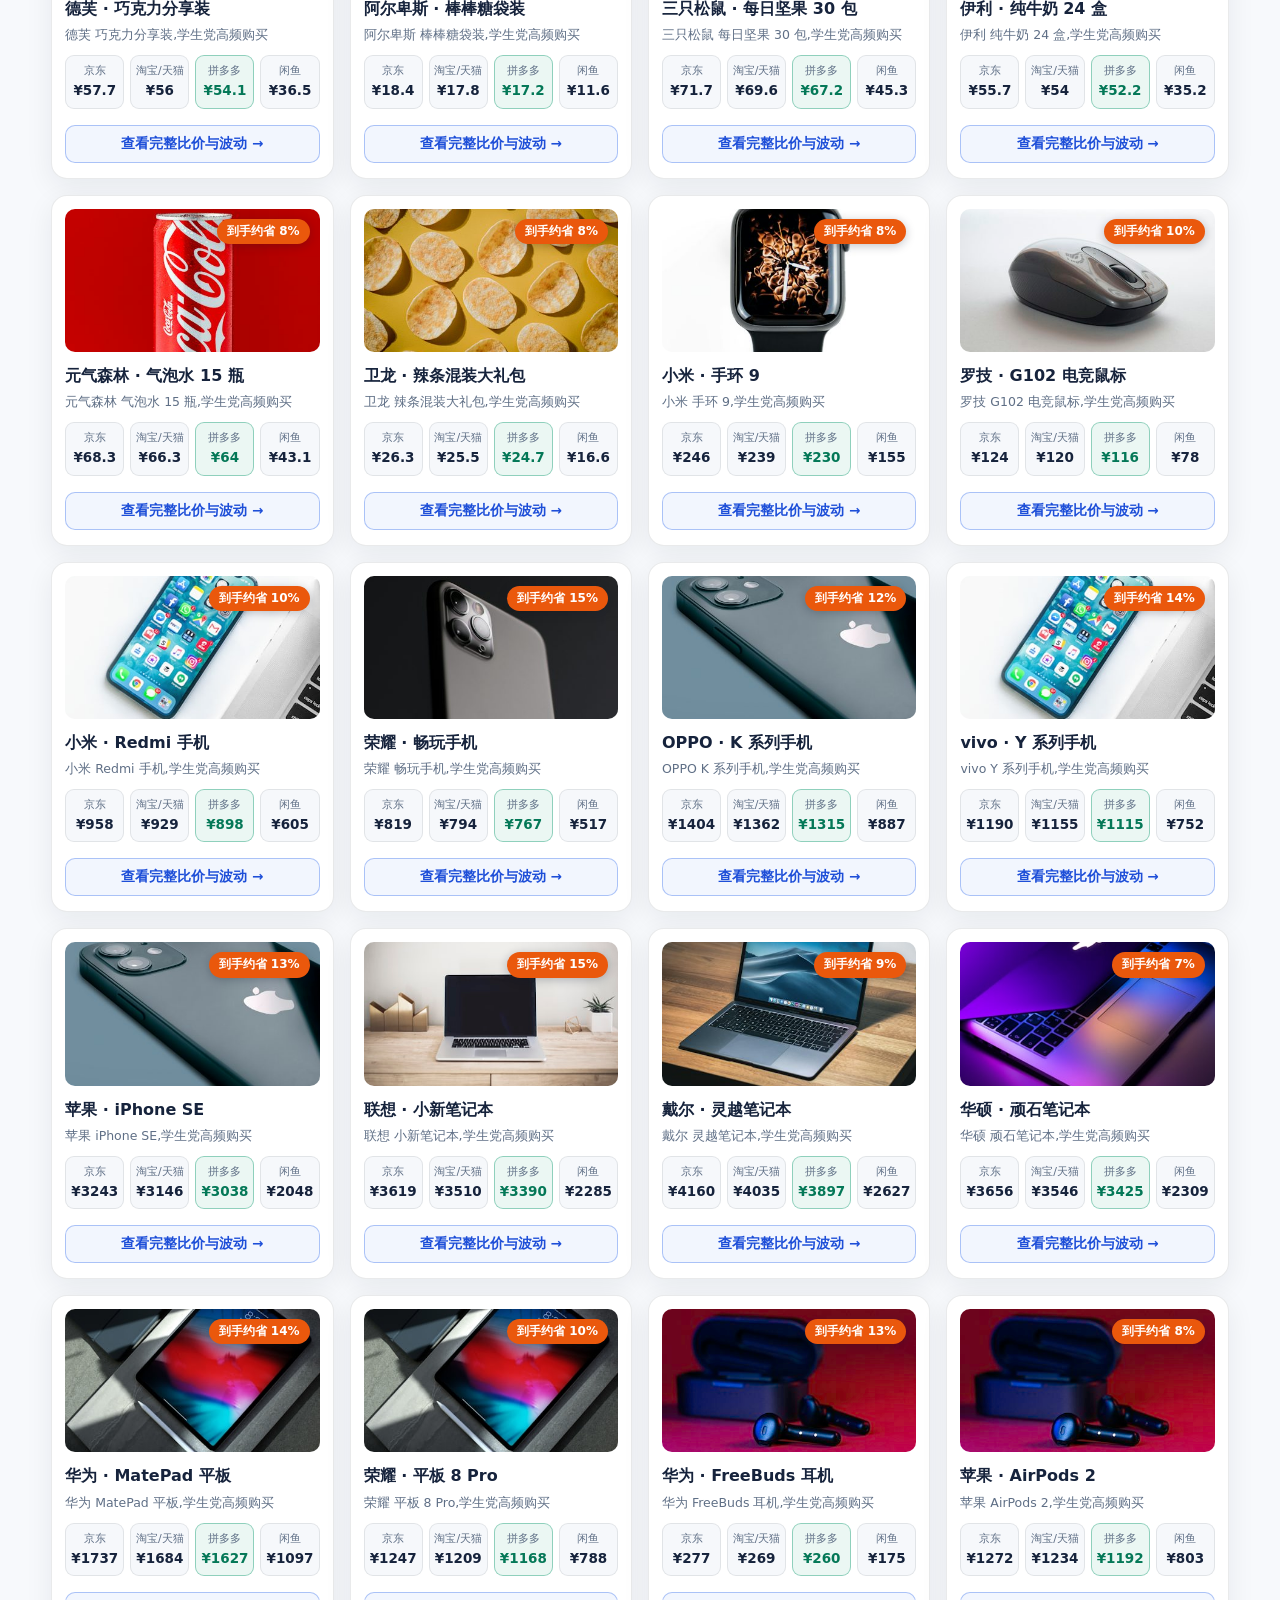
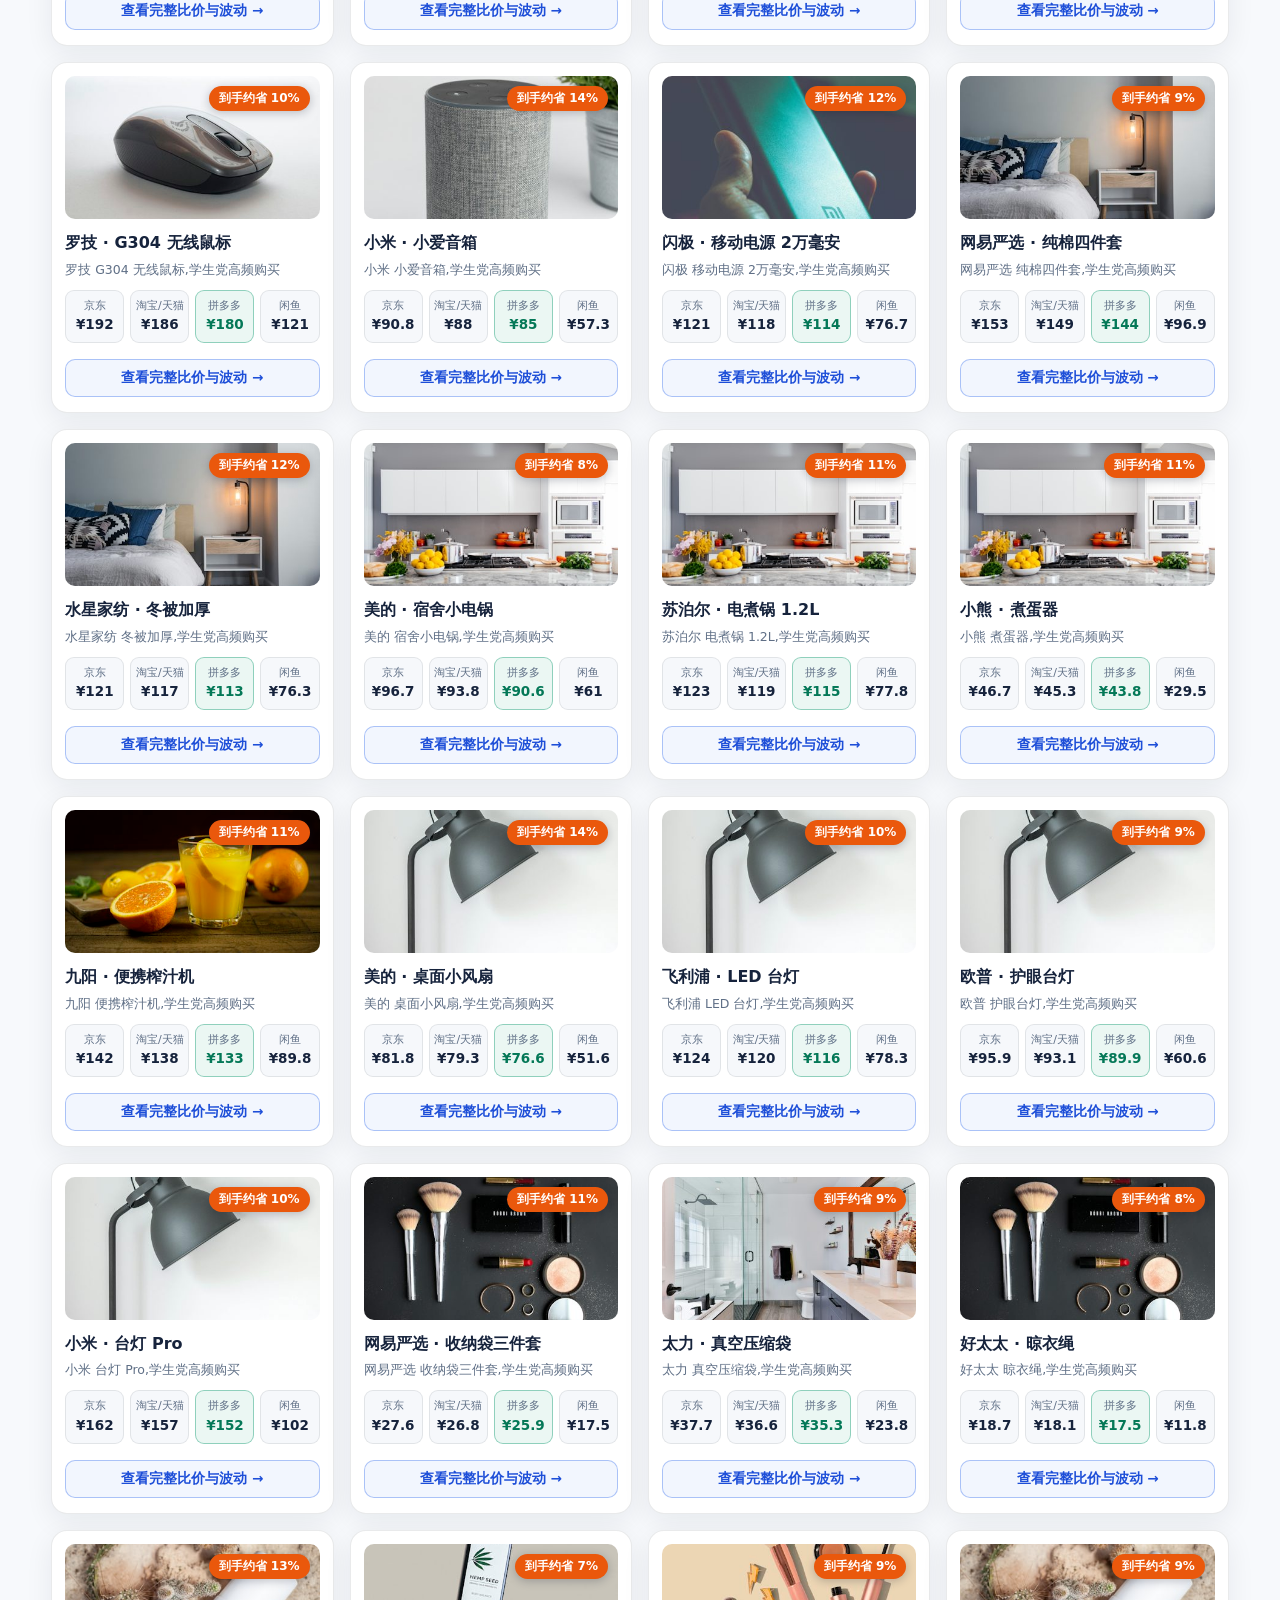
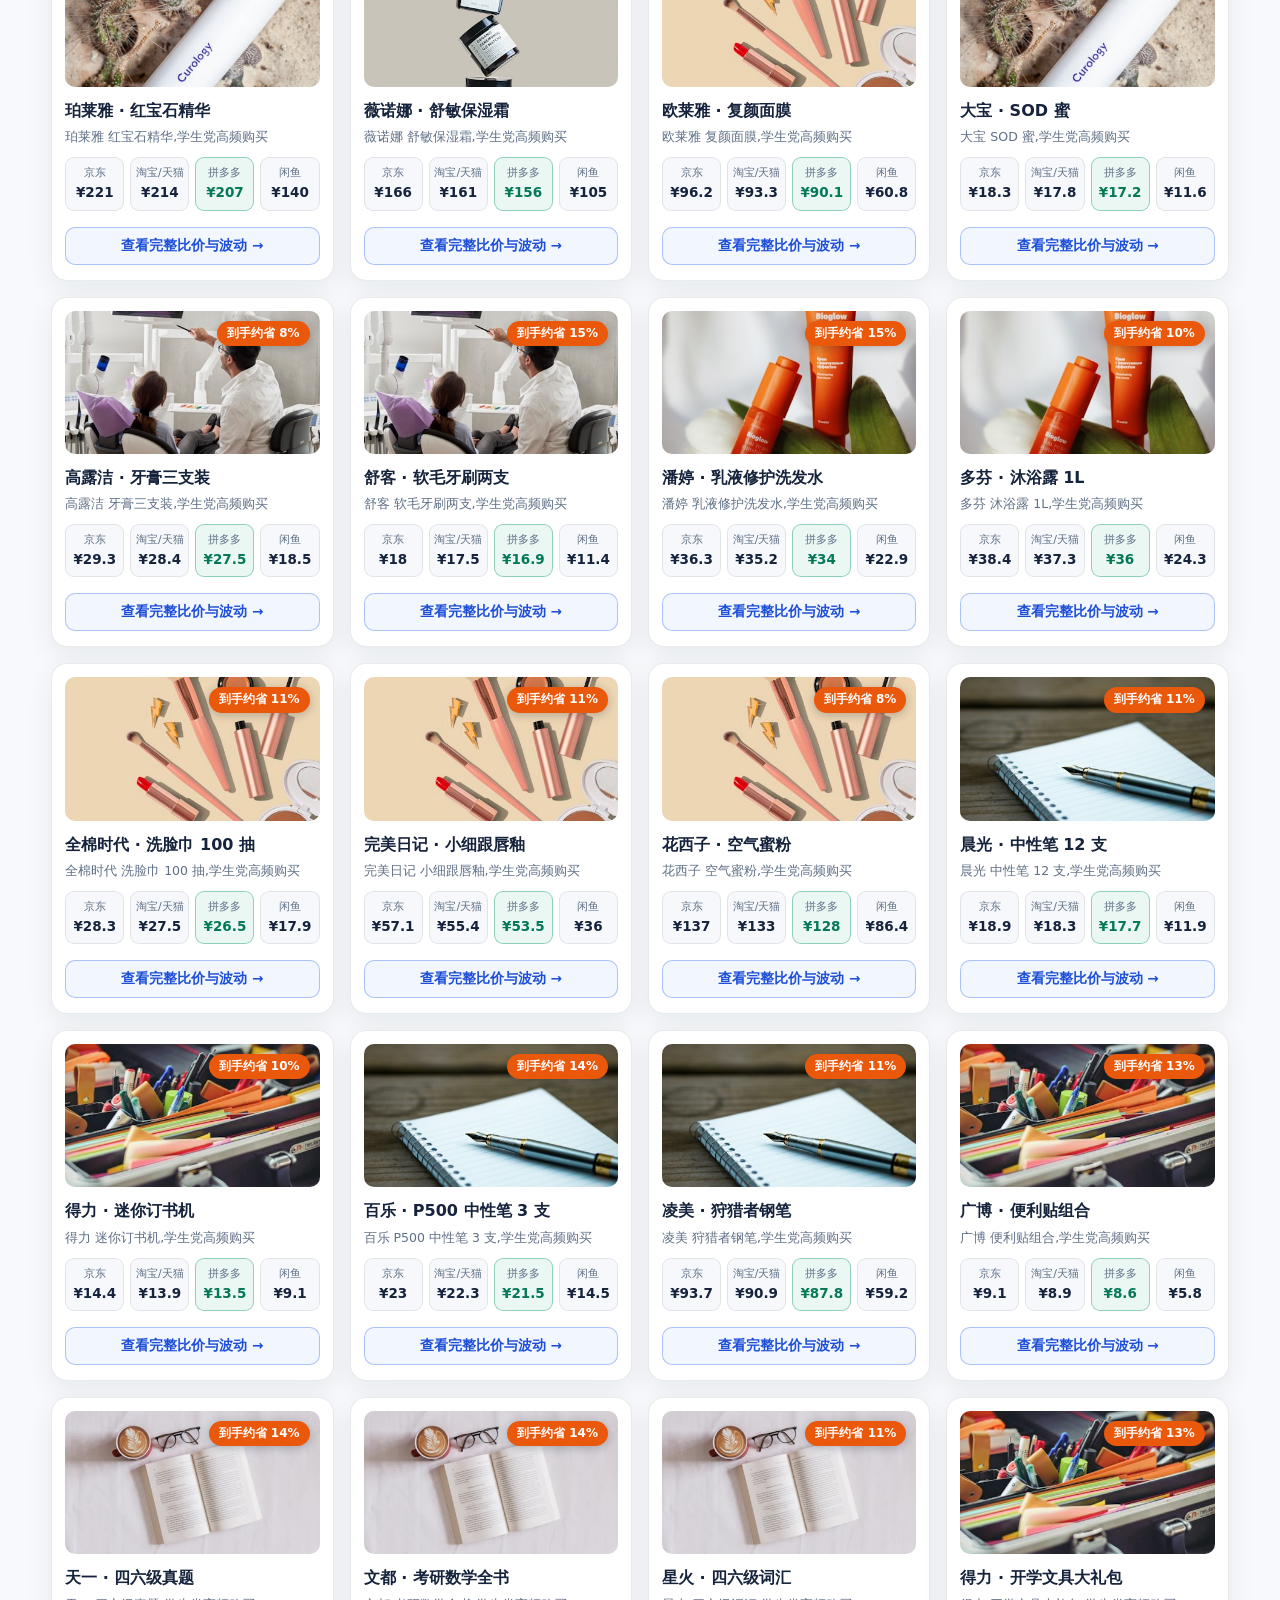
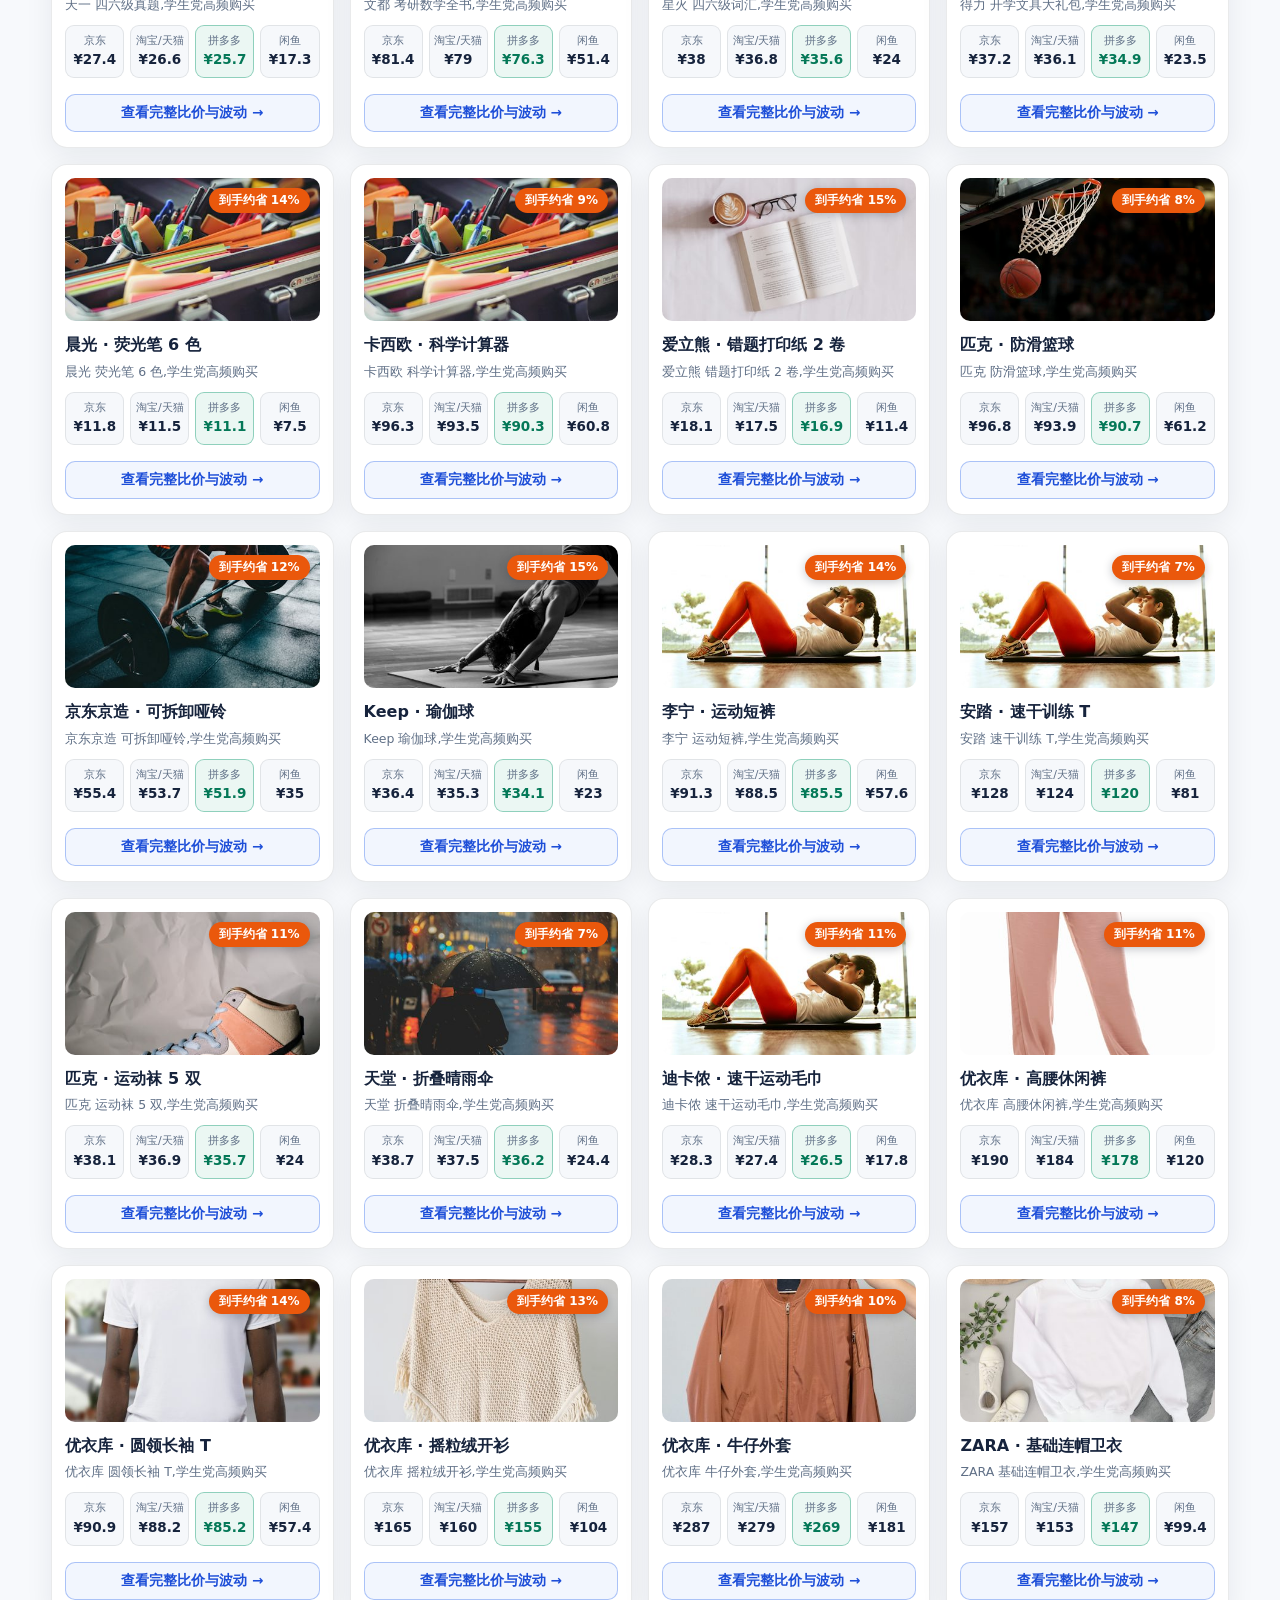
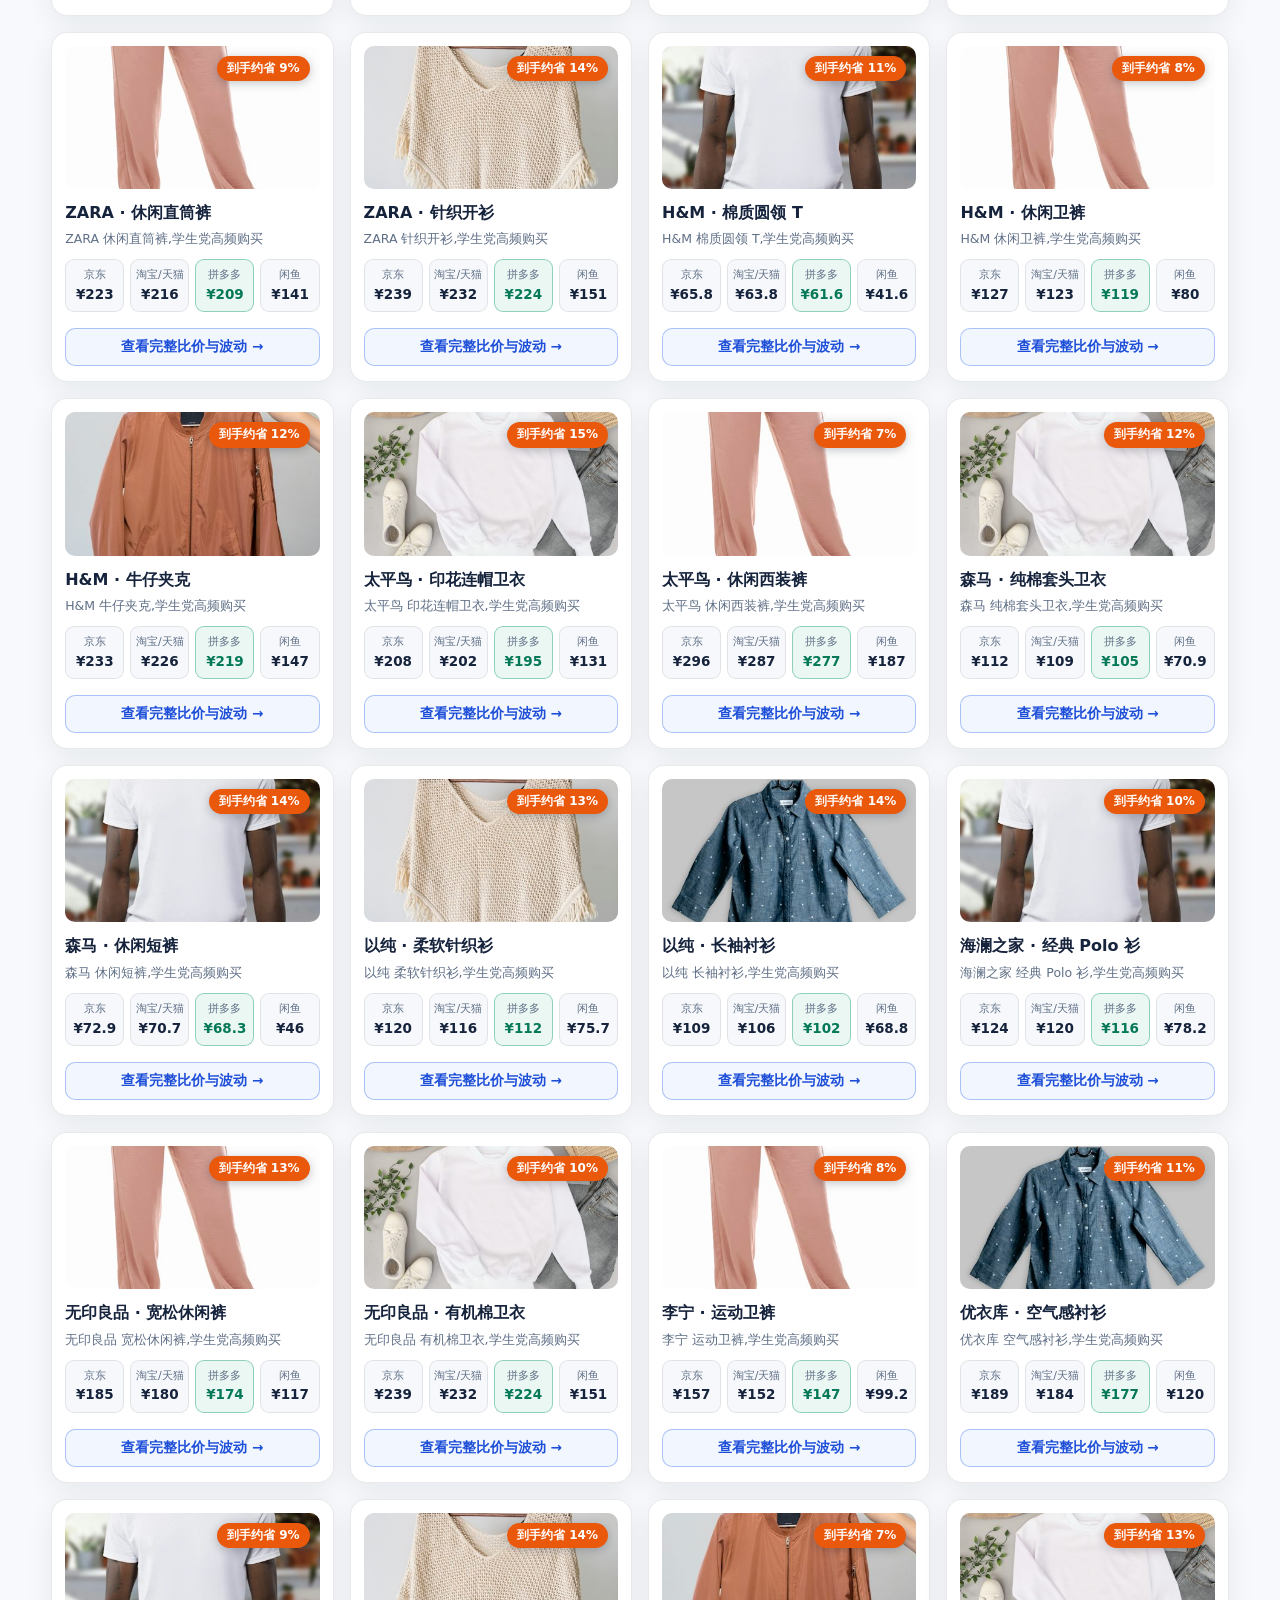
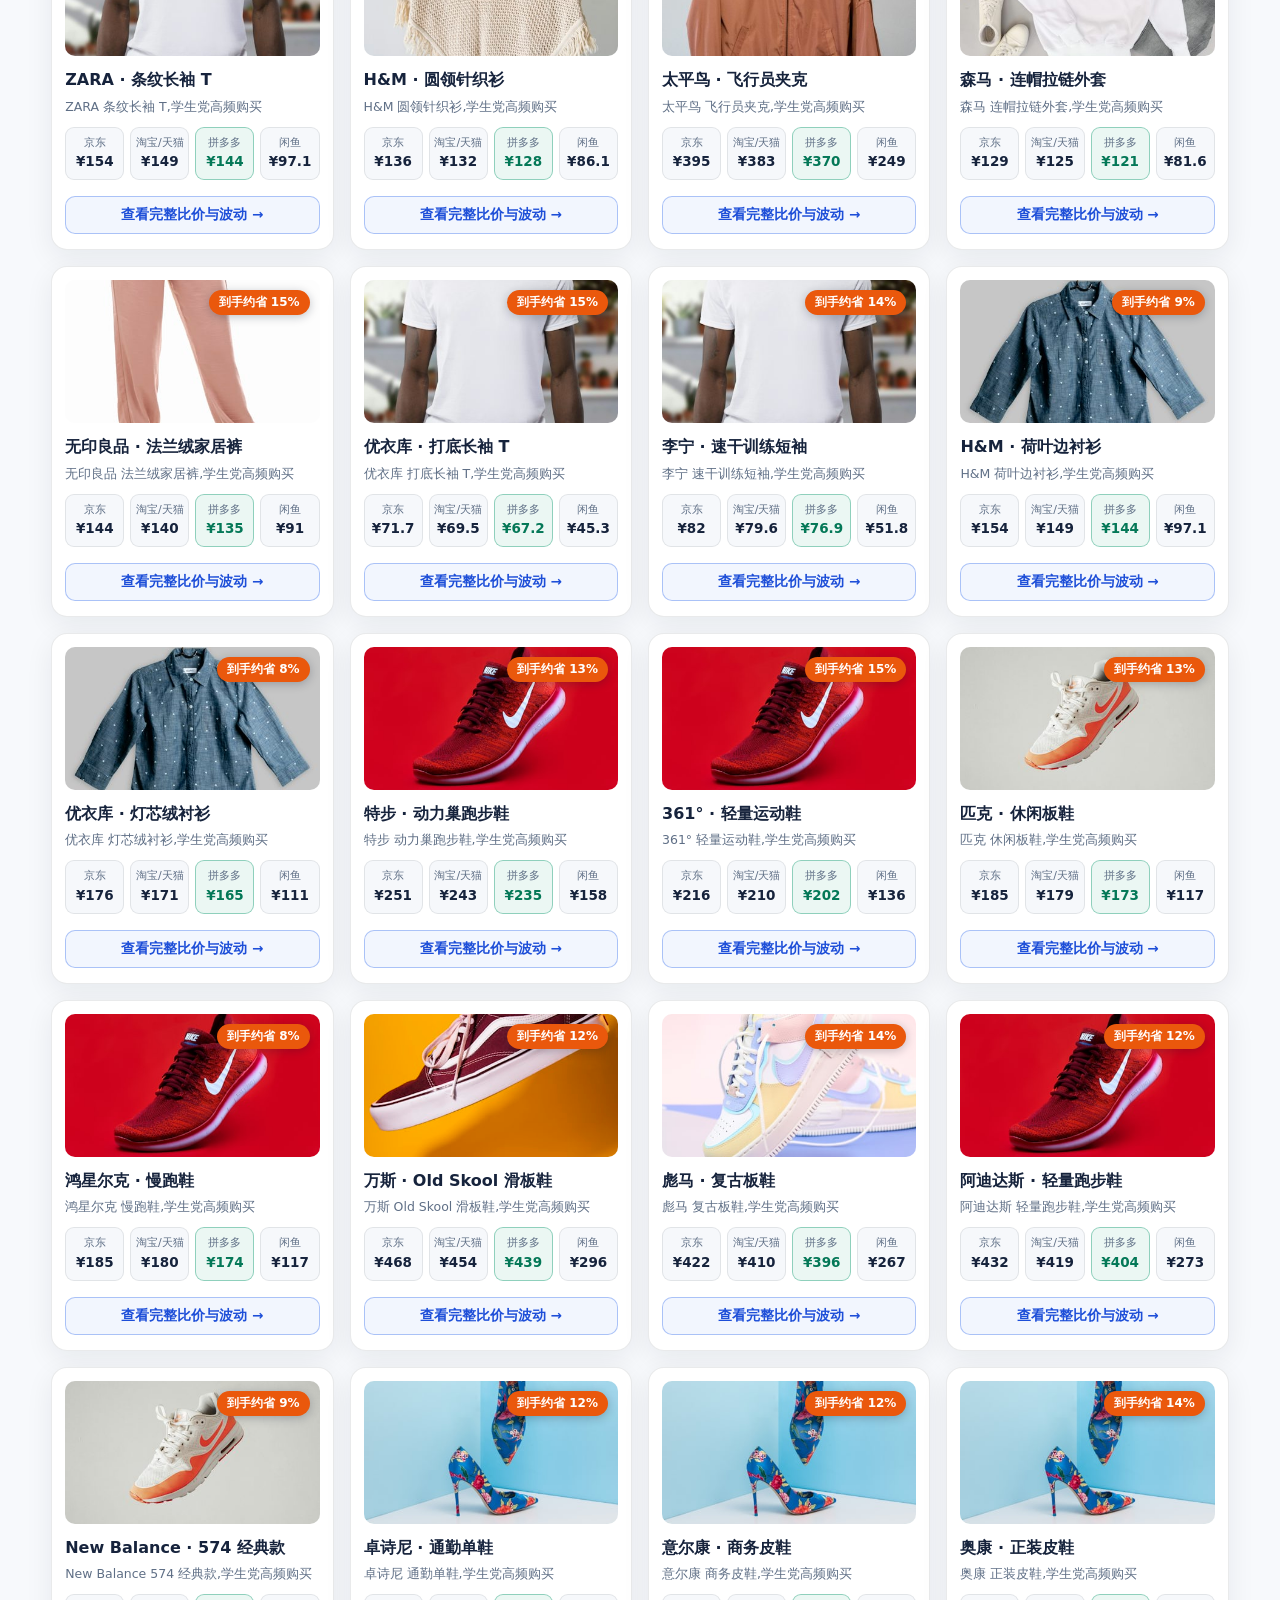
==== commit 7cc5f414: "deploy: D:/ZCodeProject/campusprice/index.html" ====
--- a/index.html
+++ b/index.html
@@ -6,7 +6,7 @@
 <title>学省 CampusPrice · 大学生购物比价与优惠助手</title>
 <meta name="description" content="给大学生的跨平台购物比价工具:京东/淘宝/拼多多/闲鱼/得物同款比价,学生认证优惠汇总,历史价格波动与促销日历,让每一分生活费都花在刀刃上。">
 <link rel="icon" href="data:image/svg+xml,<svg xmlns='http://www.w3.org/2000/svg' viewBox='0 0 100 100'><text y='.9em' font-size='90'>🎓</text></svg>">
-<link rel="stylesheet" href="assets/style.css?v=1790186385">
+<link rel="stylesheet" href="assets/style.css?v=1790187961">
 </head>
 <body>
 
@@ -47,6 +47,12 @@
 </header>
 
 <main>
+<!-- JS 被禁用时的兜底说明:榜单/比价/日历均由 assets/main.js 动态生成 -->
+<noscript>
+  <div class="container" style="padding-top:24px">
+    <p class="load-fallback">本页的好物榜单、跨平台比价与优惠日历由 JavaScript 动态生成,请开启 JavaScript 后刷新页面查看。</p>
+  </div>
+</noscript>
 <!-- ============ 好物榜单 ============ -->
 <section class="section" id="grid">
   <div class="container">
@@ -159,6 +165,17 @@
 </footer>
 
 <script src="assets/chart.umd.min.js?v=1"></script>
-<script src="assets/main.js?v=1790186385"></script>
+<script src="assets/main.js?v=1790187961"></script>
+<script>
+/* 兜底:若 assets/main.js 网络加载或执行失败,首屏动态区域会保持为空,这里补一条可读提示 */
+window.addEventListener('load', function () {
+  ['productGrid', 'calGrid'].forEach(function (id) {
+    var el = document.getElementById(id);
+    if (el && !el.children.length) {
+      el.innerHTML = '<p class="load-fallback">内容加载失败,请检查网络后刷新重试。</p>';
+    }
+  });
+});
+</script>
 </body>
 </html>
--- a/assets/style.css
+++ b/assets/style.css
@@ -180,7 +180,8 @@
 .footer{border-top:1px solid var(--line);padding:44px 0 54px;text-align:center;background:var(--bg-alt)}
 .f-logo{font-size:19px;font-weight:800;margin-bottom:10px}
 .f-logo span{background:linear-gradient(90deg,var(--blue),var(--blue2));-webkit-background-clip:text;background-clip:text;-webkit-text-fill-color:transparent}
-.f-note{color:#7c8aa0;font-size:12.5px;margin-top:8px}
+/* .footer p 的权重(0,1,1)高于 .f-note(0,1,0),故此处加一层 .footer 保证说明文字样式生效 */
+.footer .f-note{color:#7c8aa0;font-size:12.5px;margin-top:8px}
 .footer p{color:var(--muted);font-size:13.5px}
 
 /* ============ 动效 ============ */
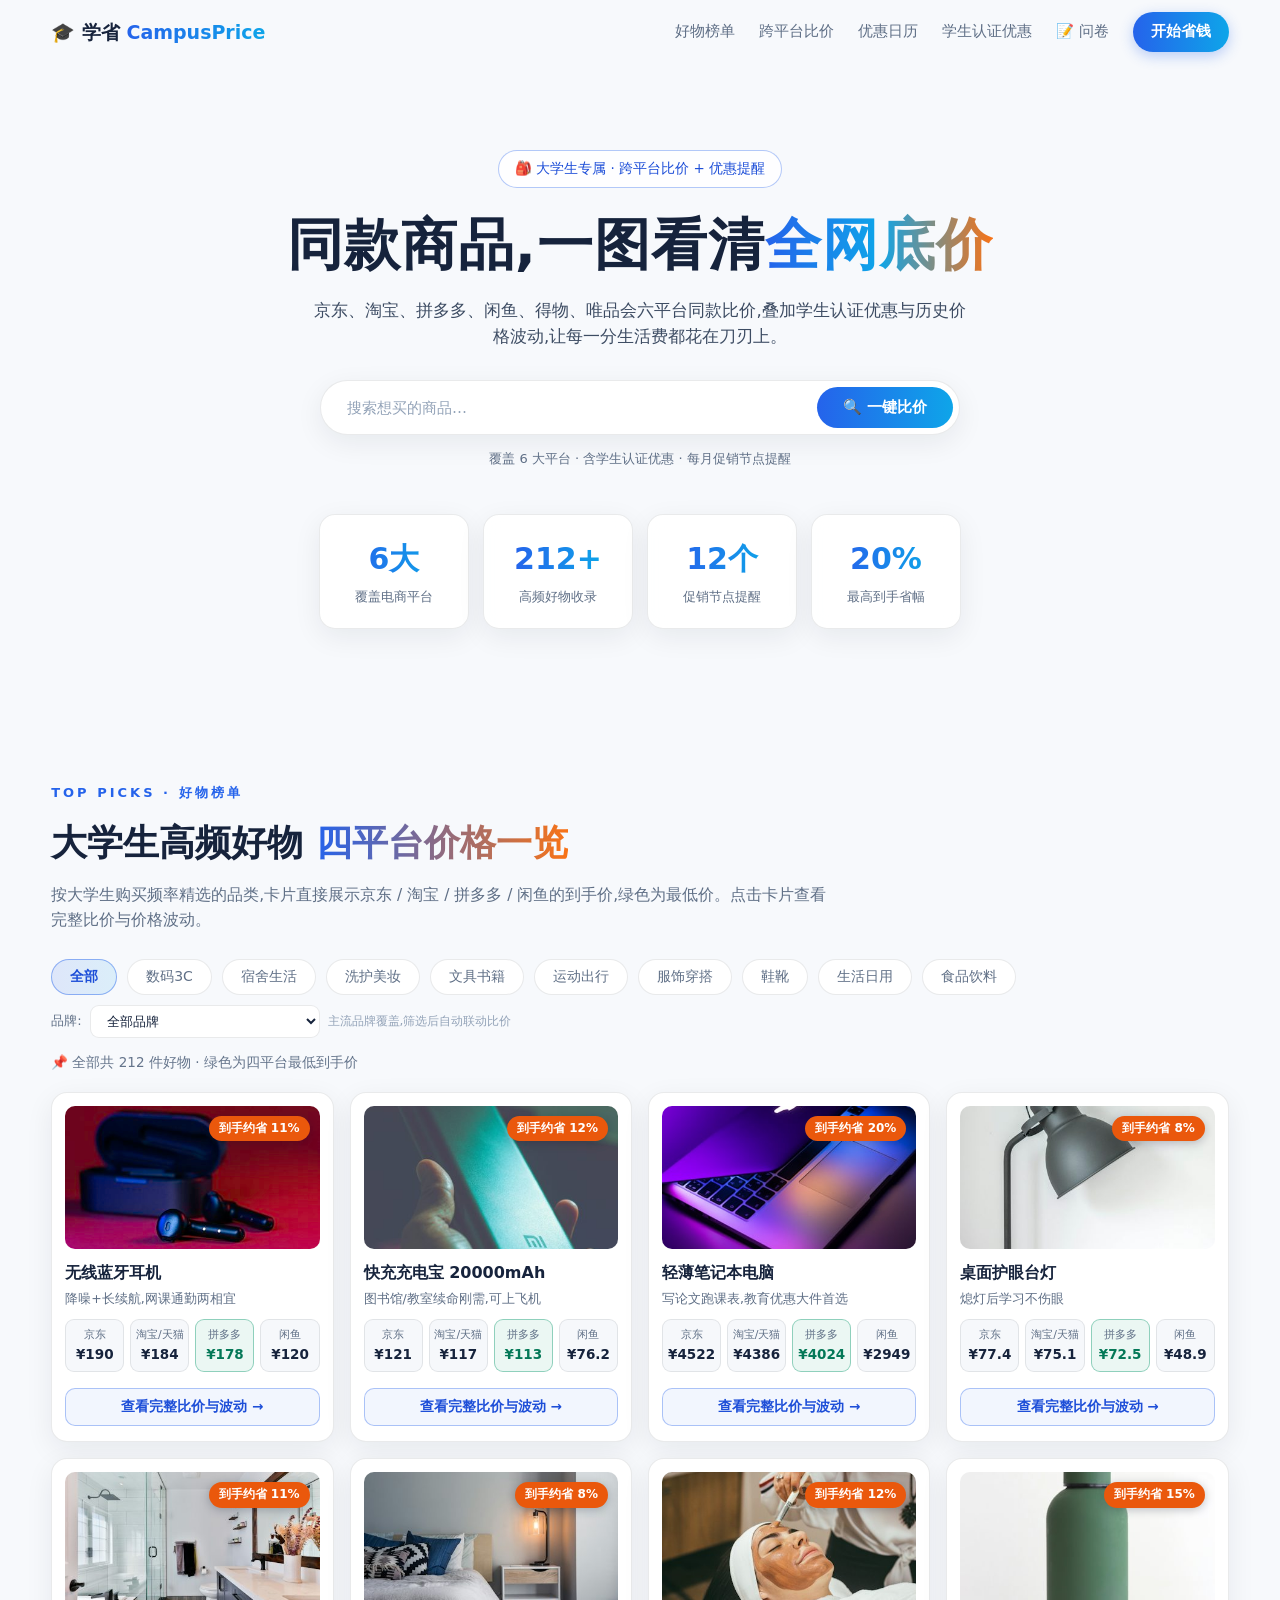
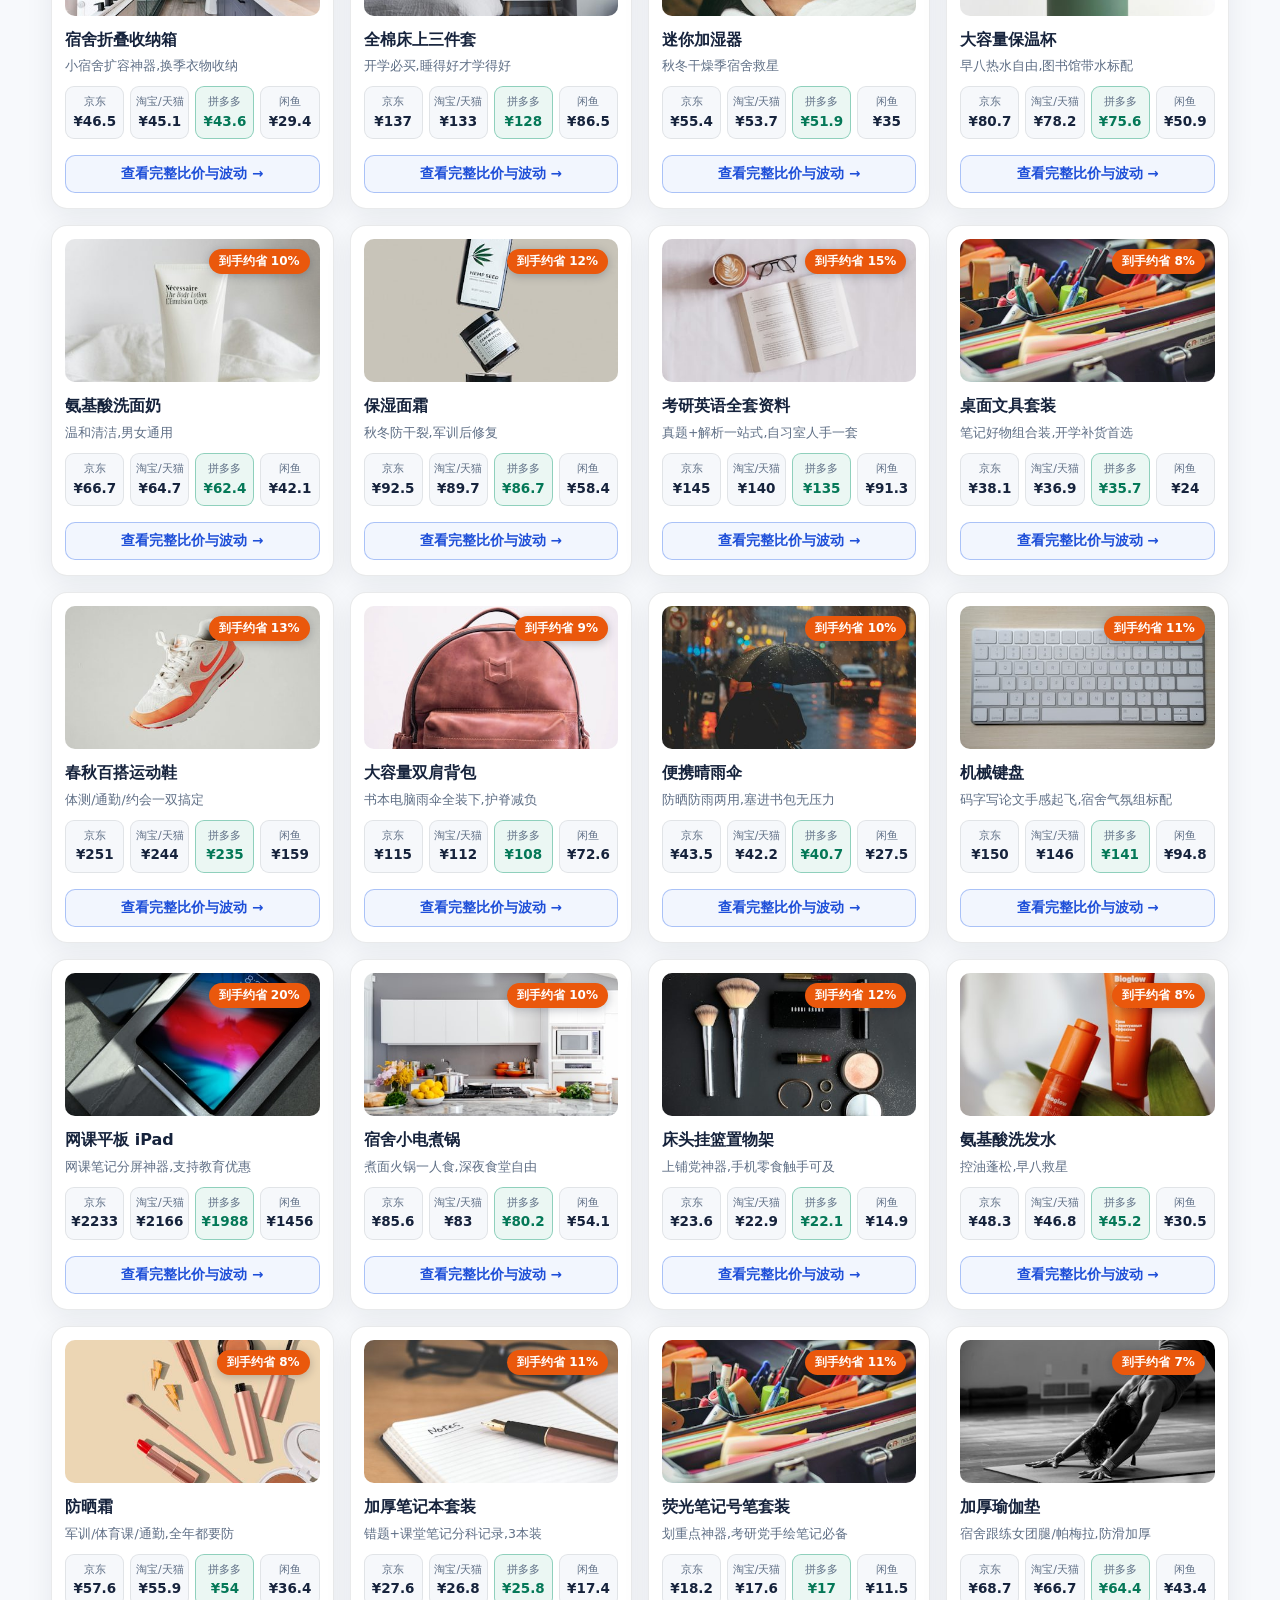
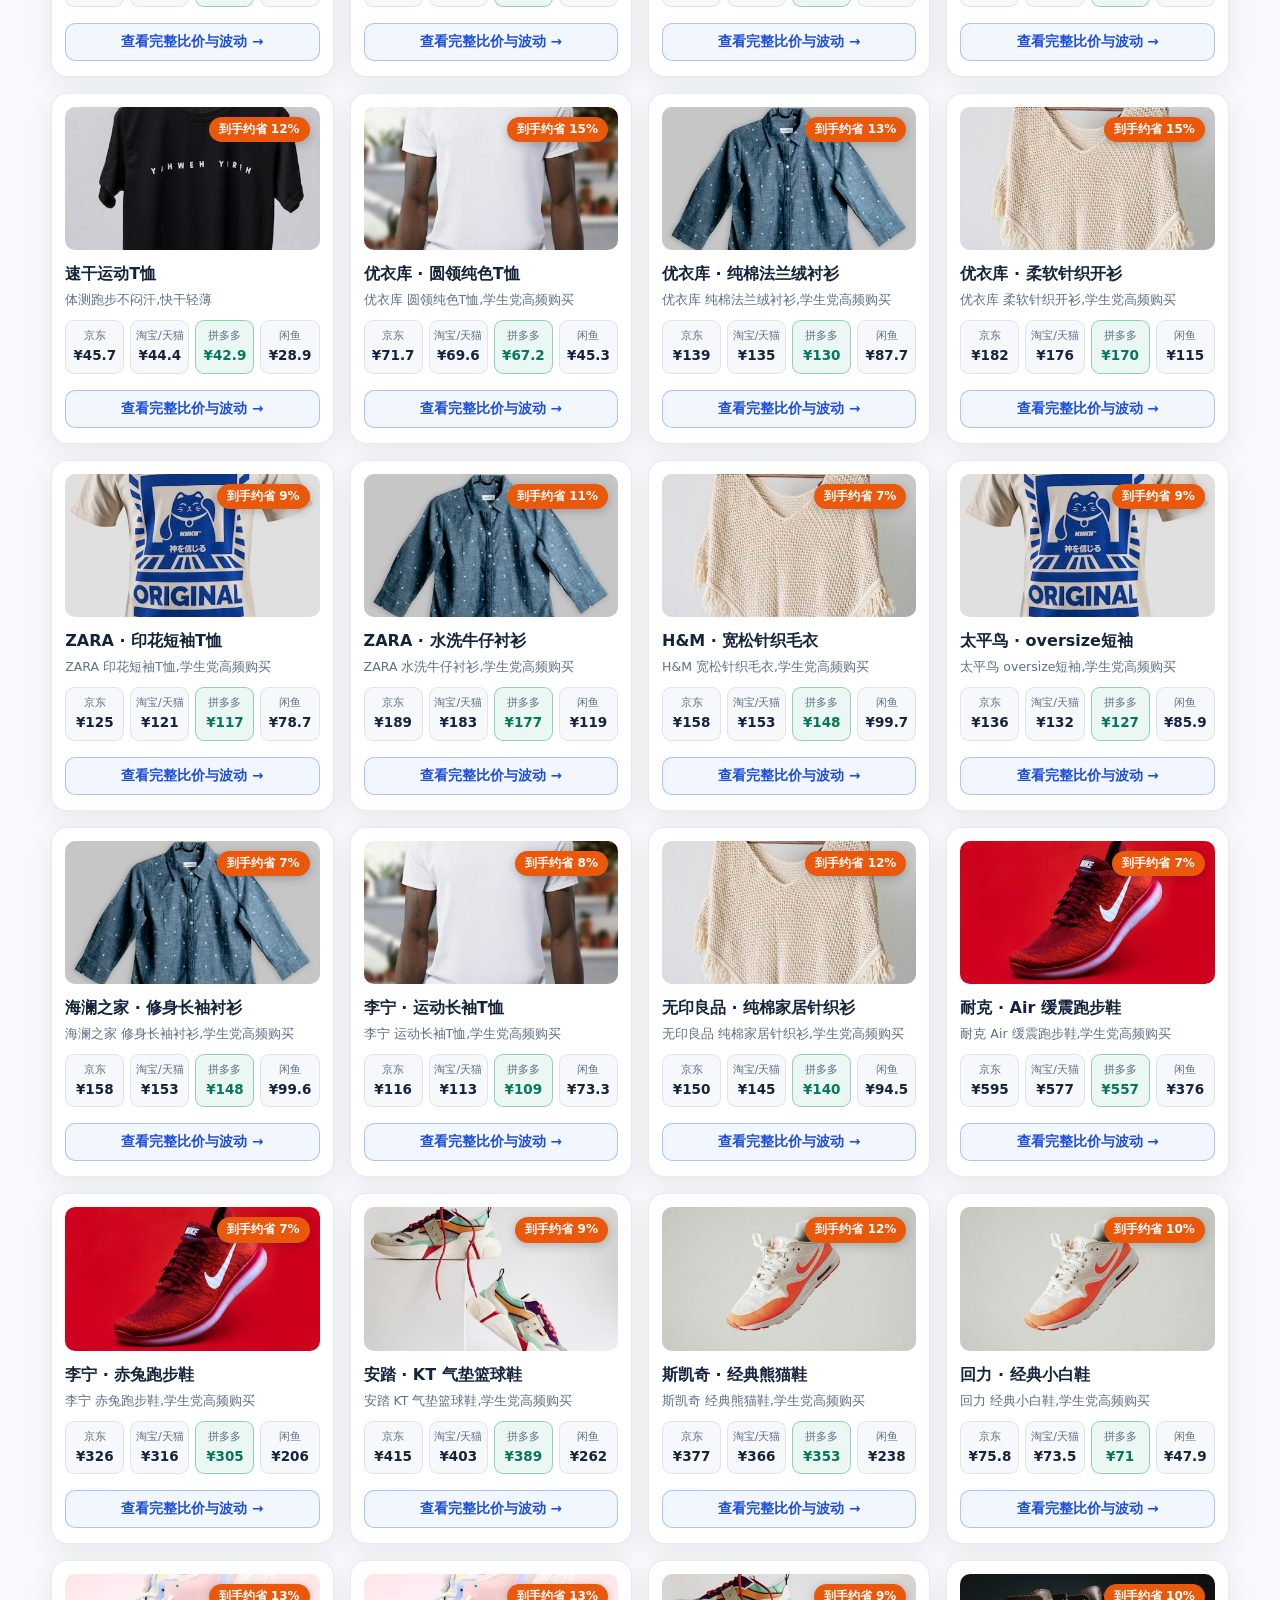
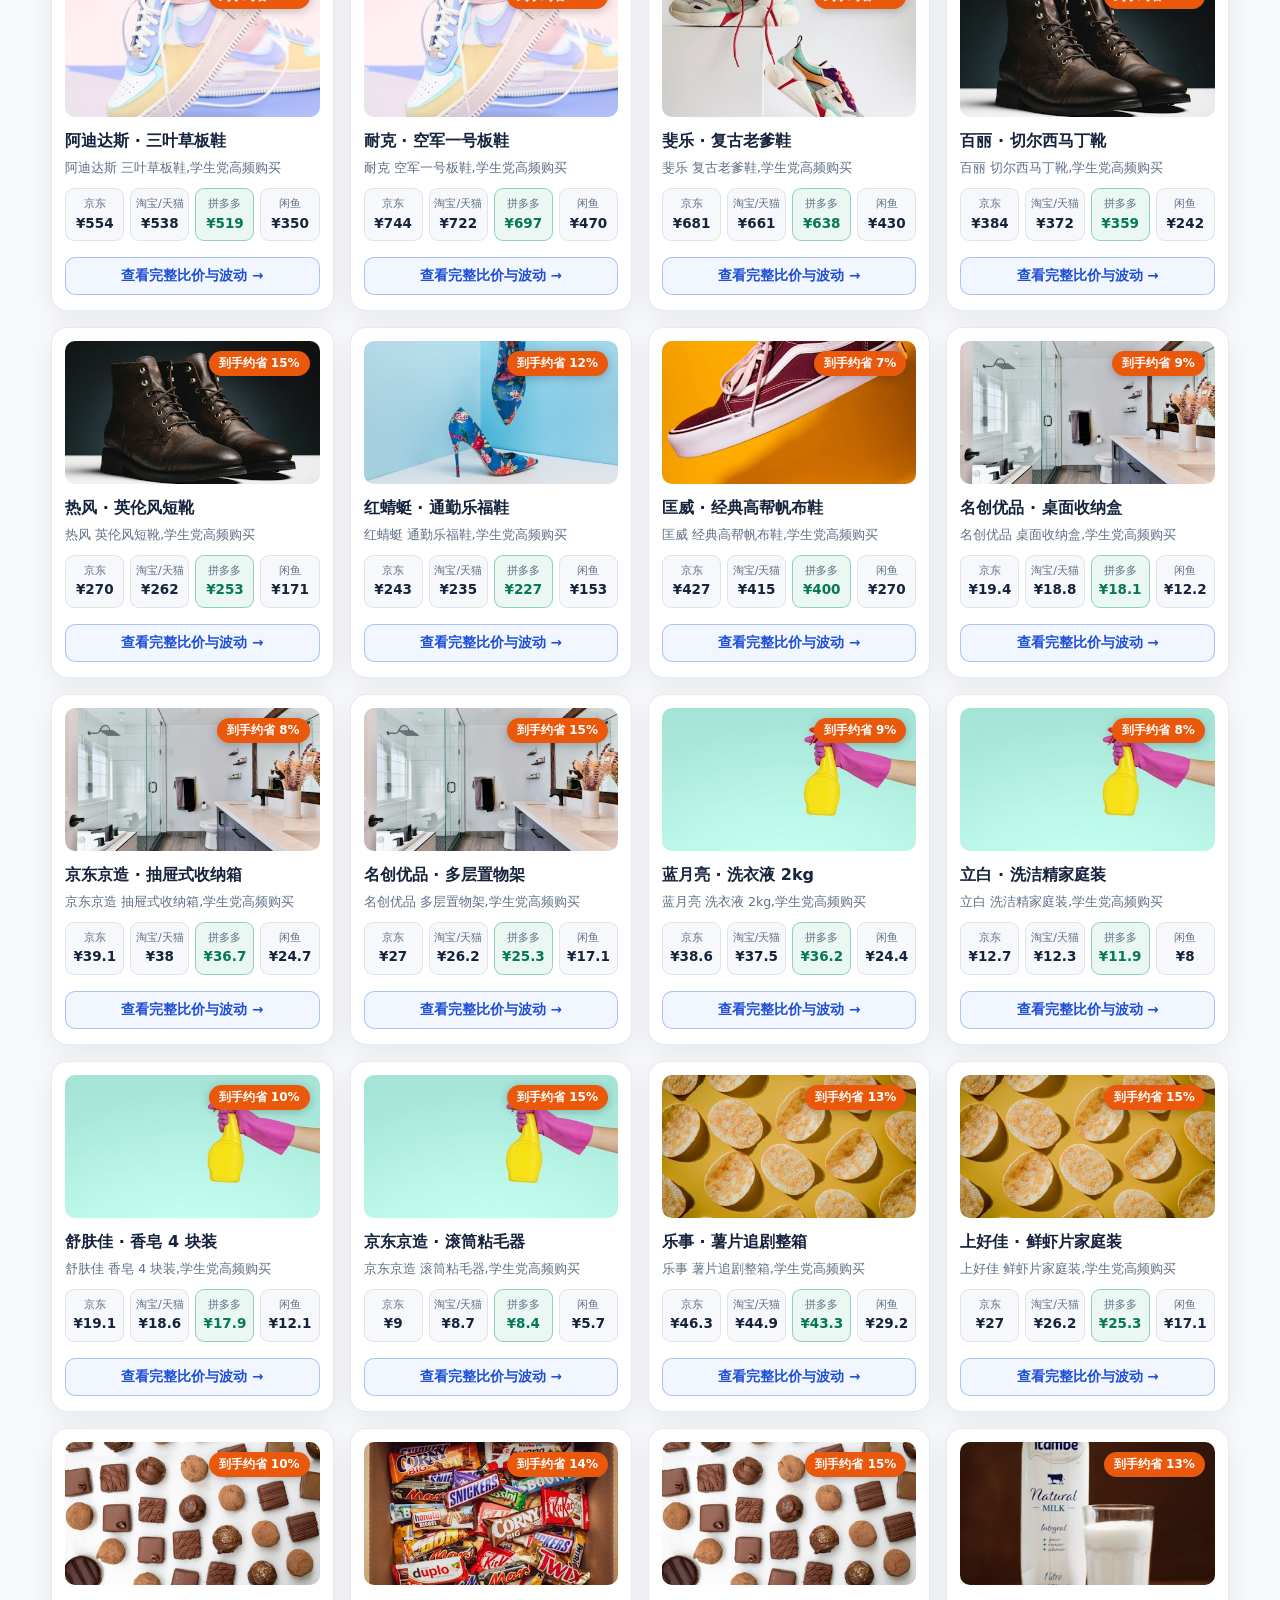
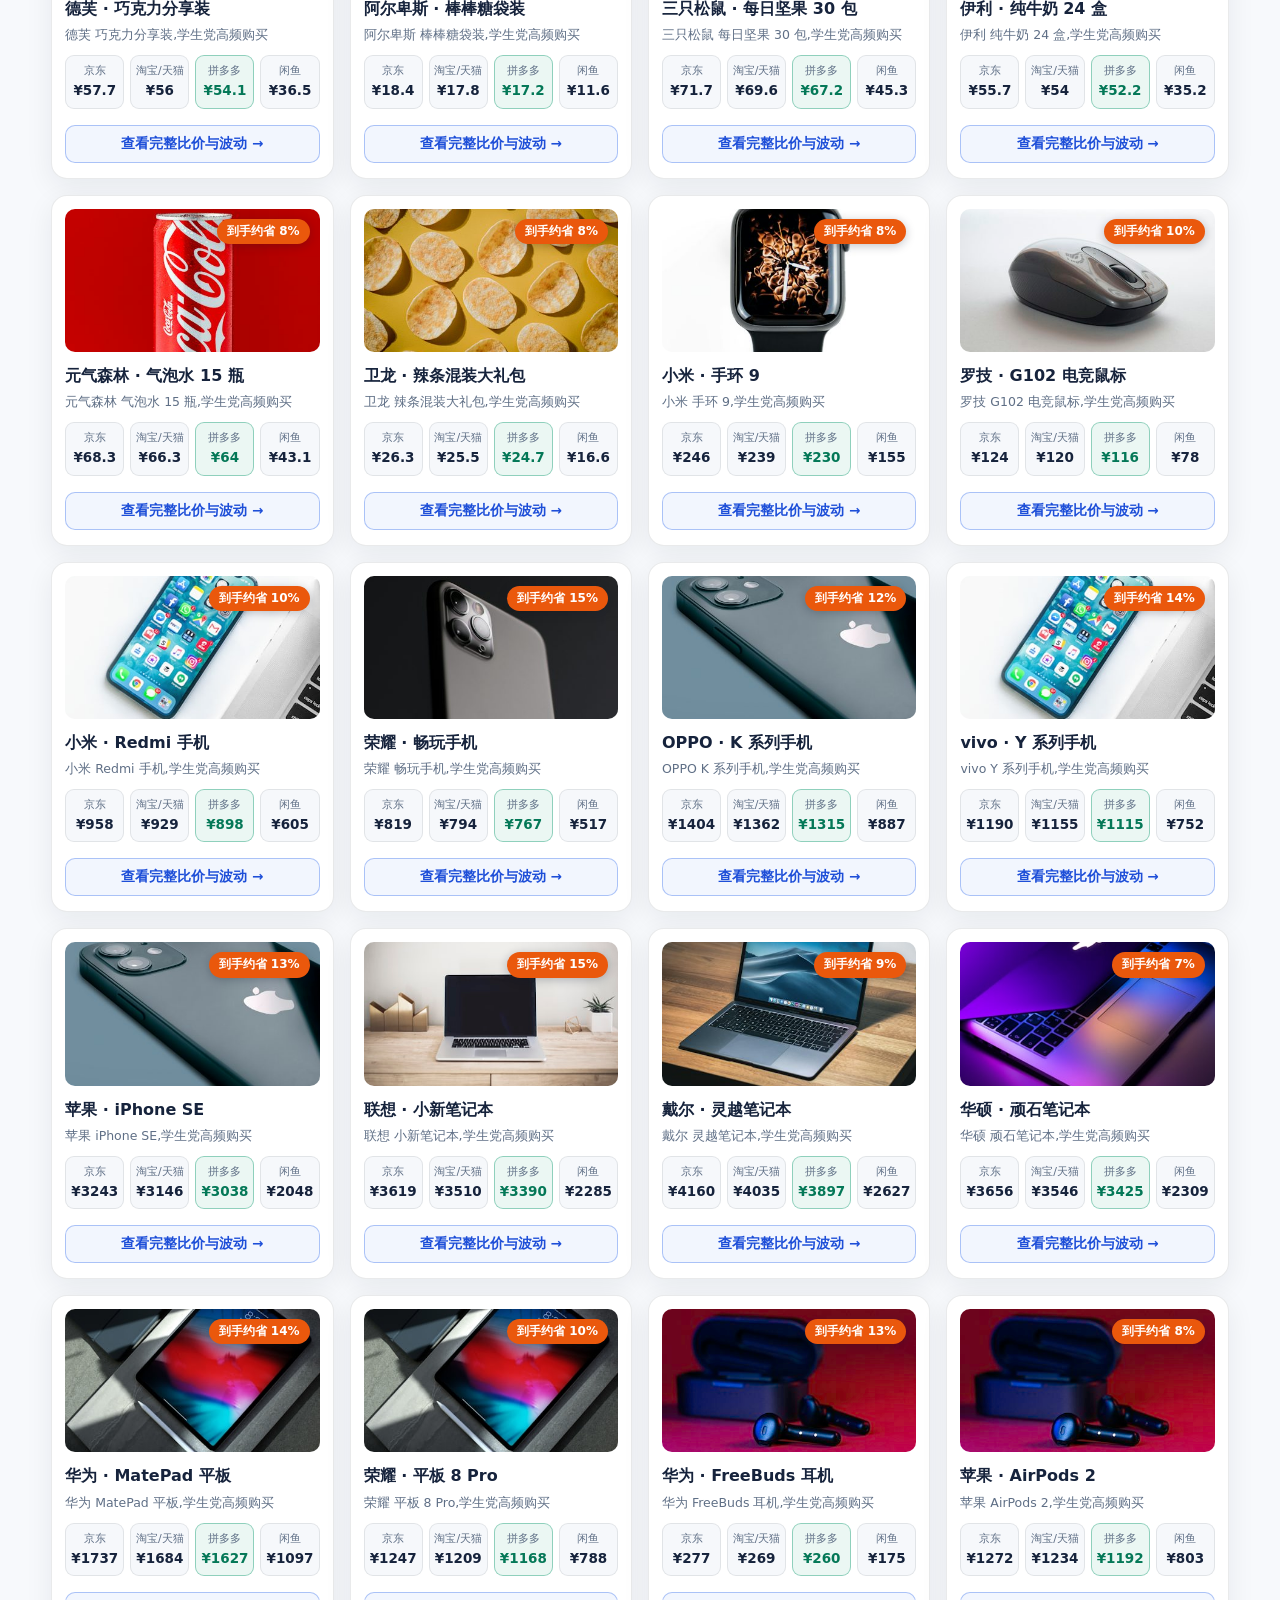
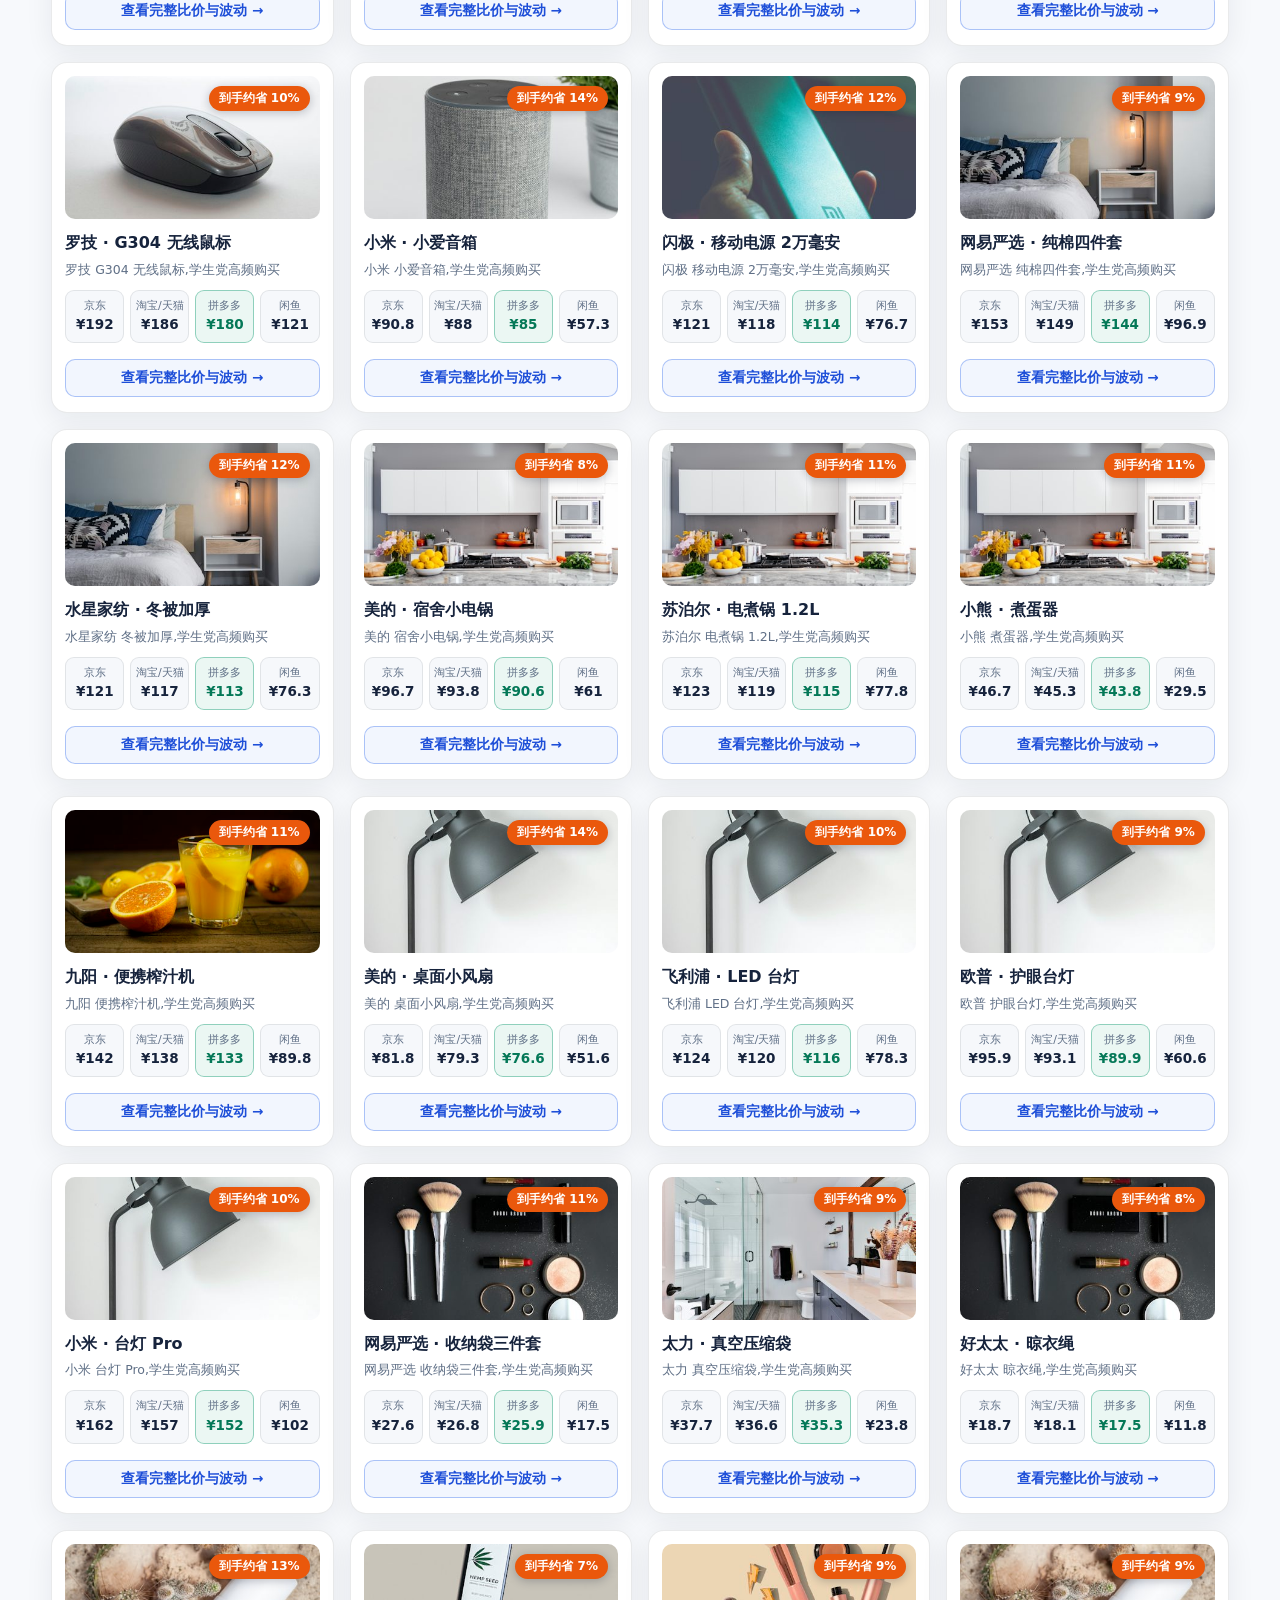
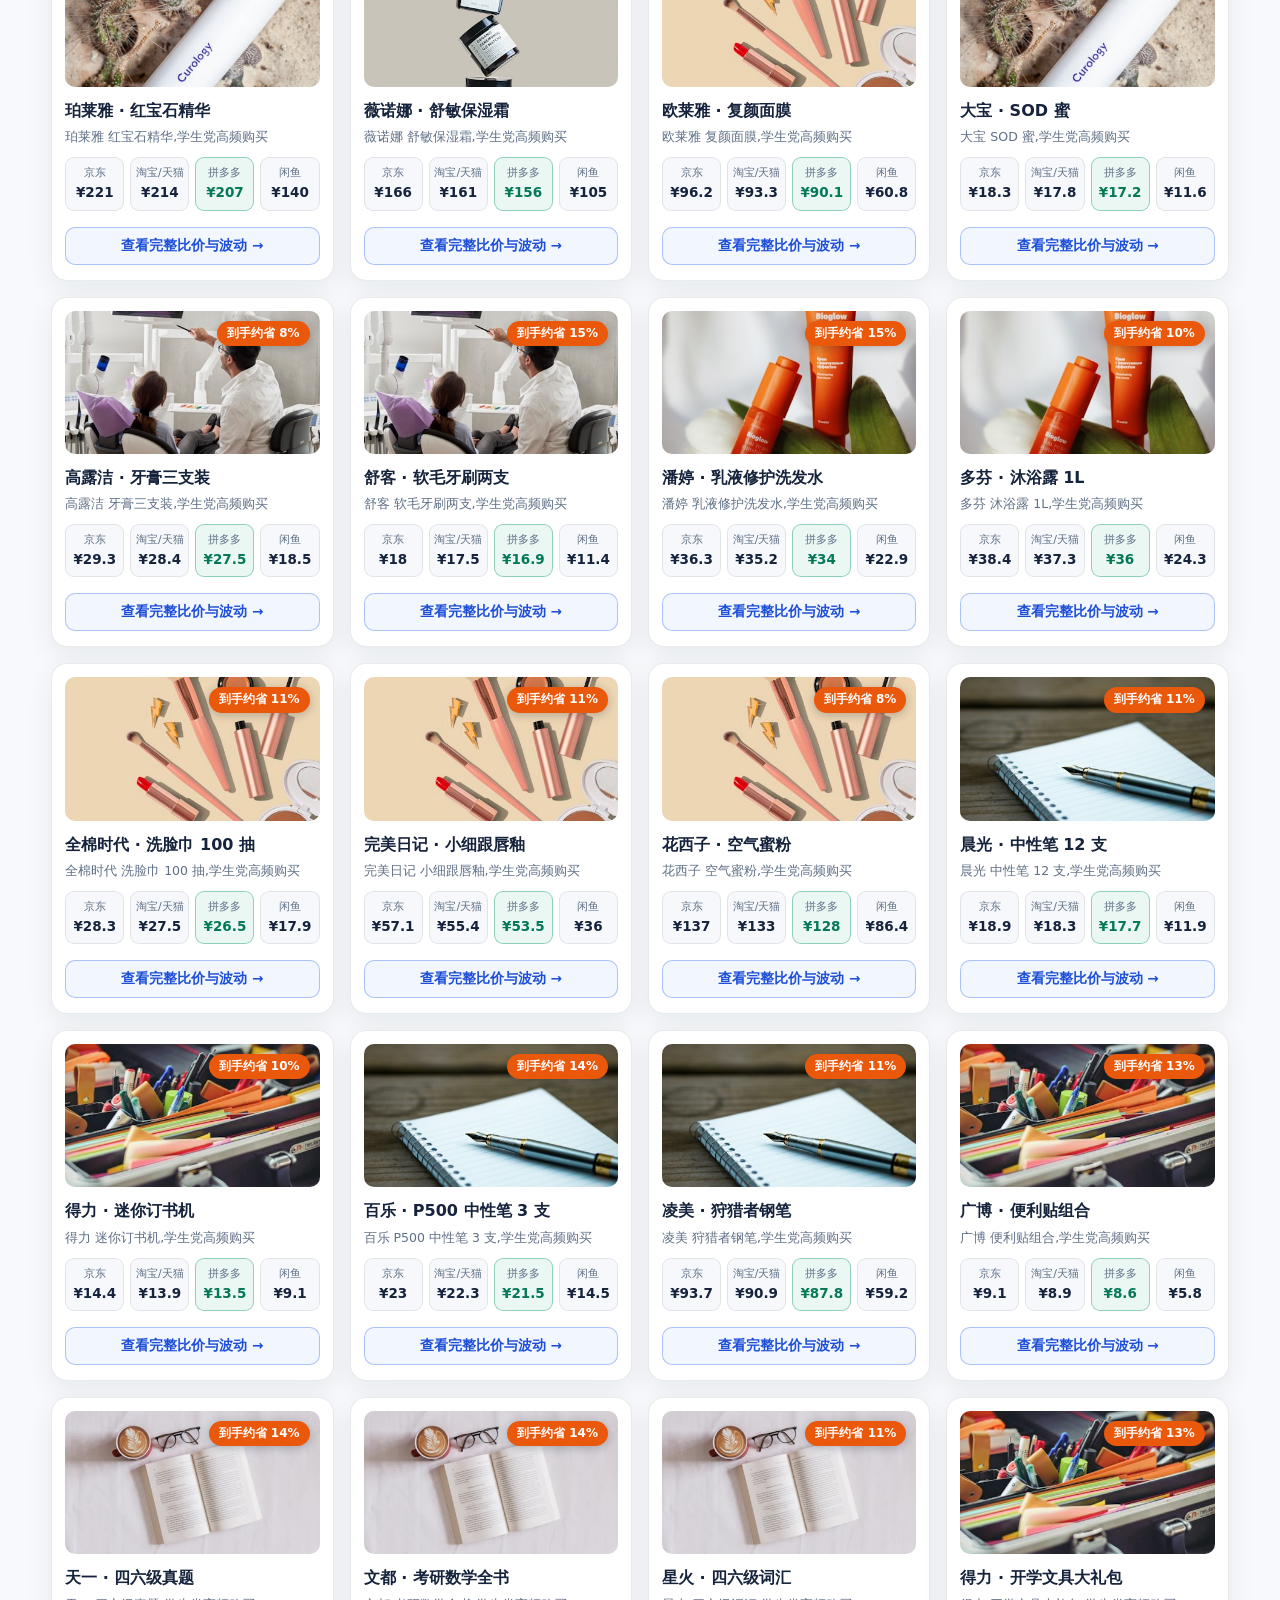
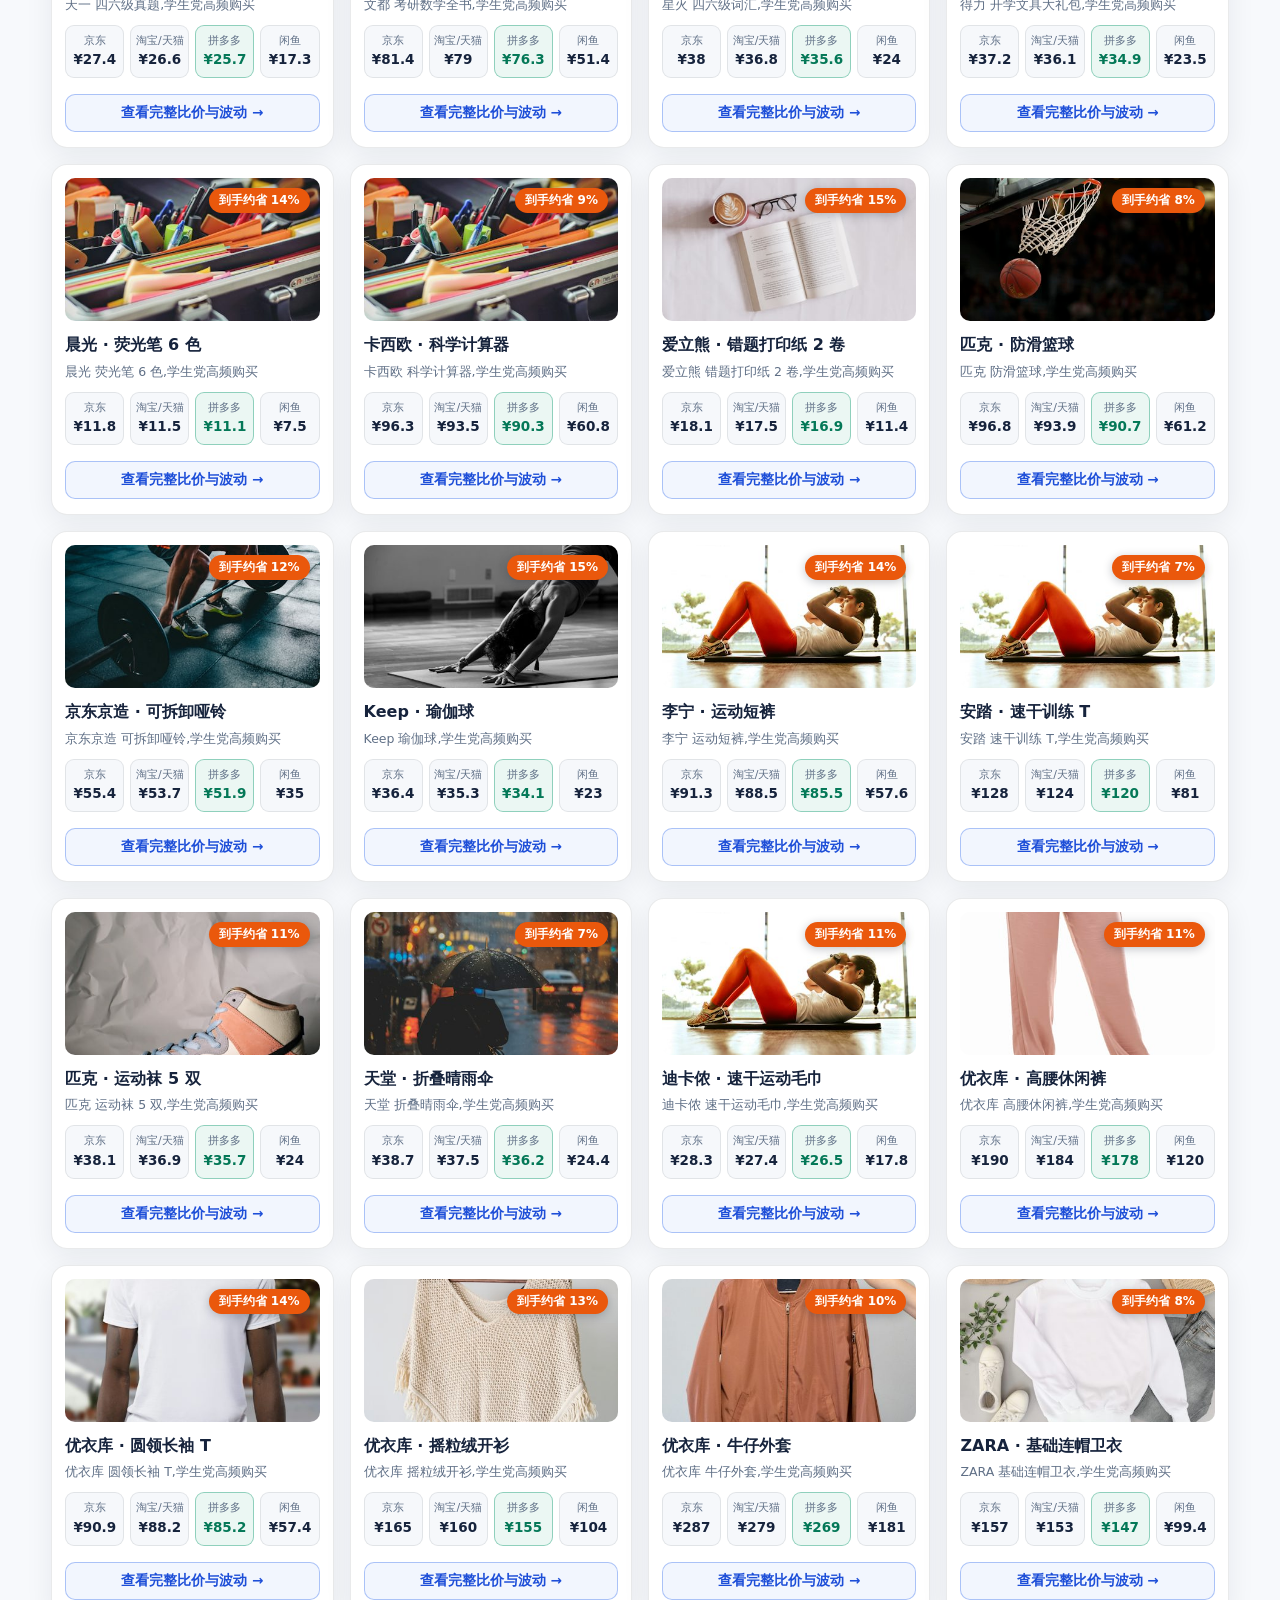
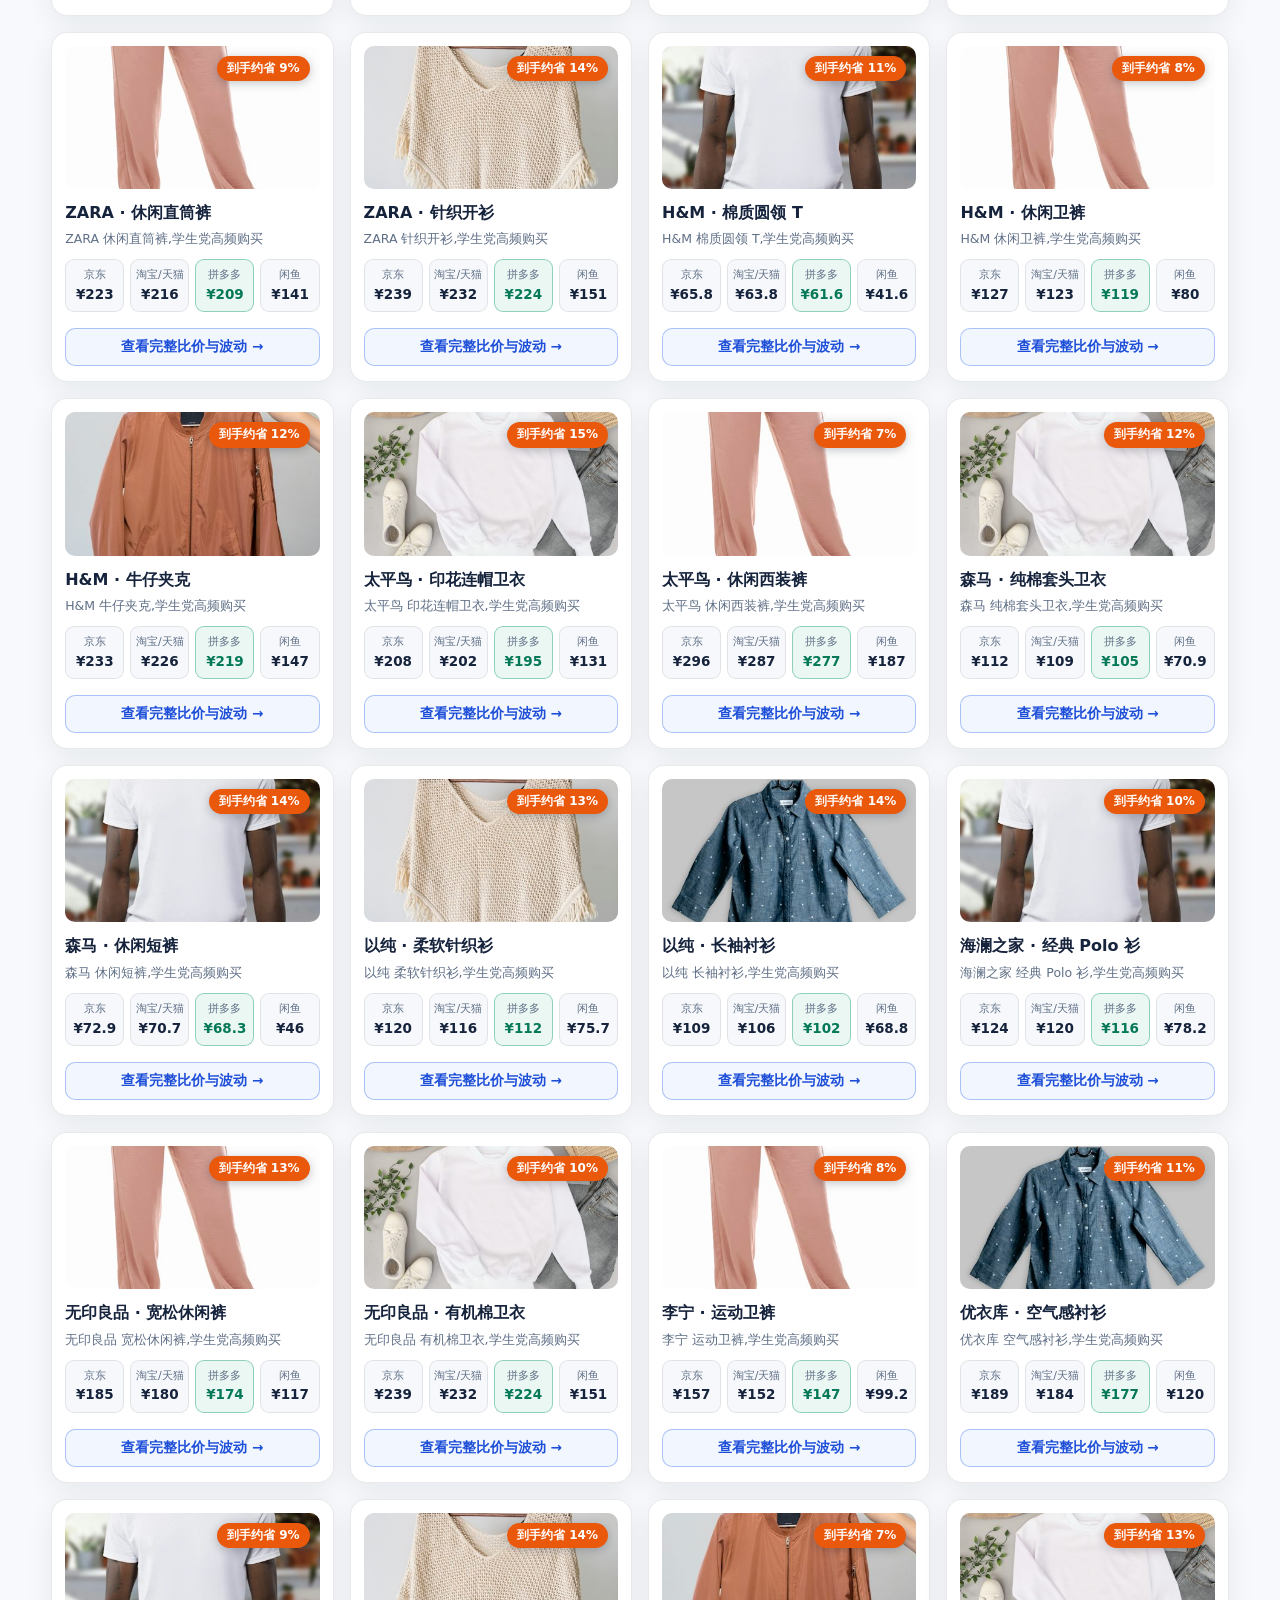
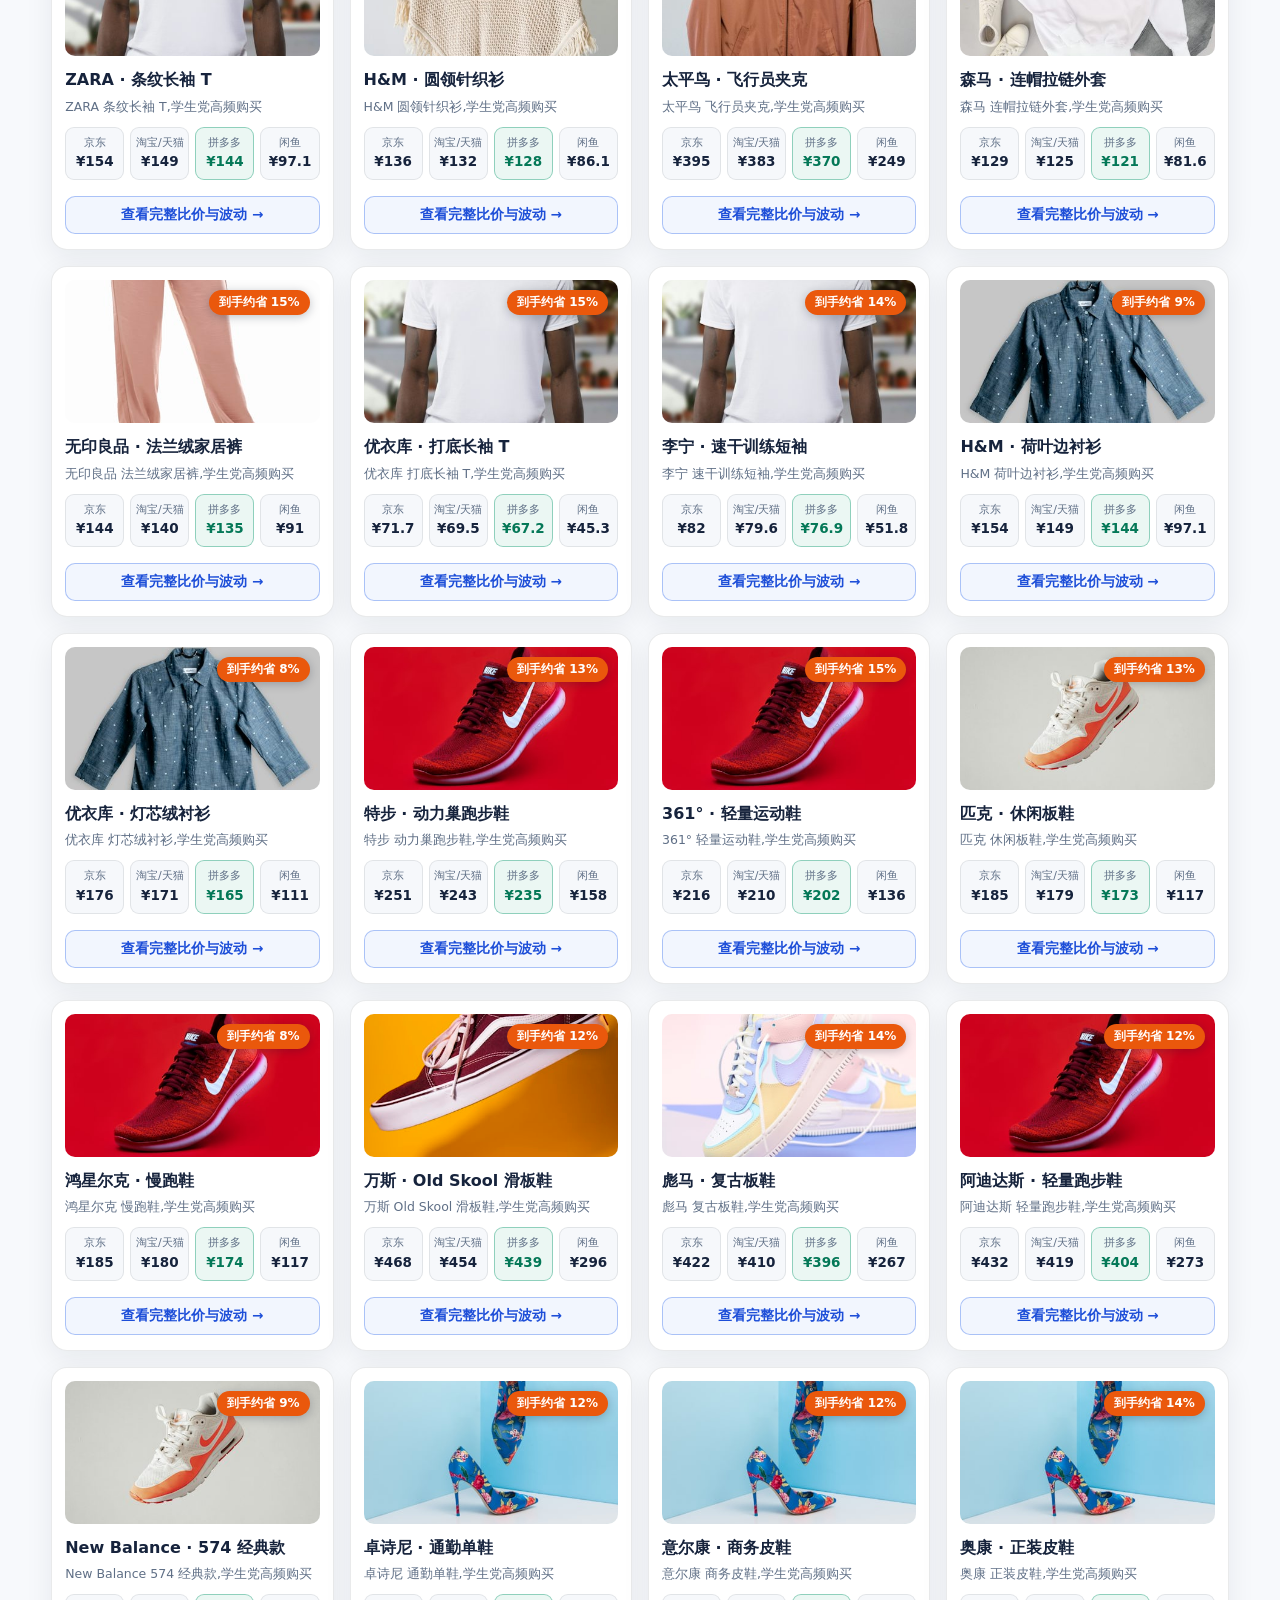
==== commit 79536fb1: "deploy: D:/ZCodeProject/campusprice/index.html" ====
--- a/index.html
+++ b/index.html
@@ -6,7 +6,7 @@
 <title>学省 CampusPrice · 大学生购物比价与优惠助手</title>
 <meta name="description" content="给大学生的跨平台购物比价工具:京东/淘宝/拼多多/闲鱼/得物同款比价,学生认证优惠汇总,历史价格波动与促销日历,让每一分生活费都花在刀刃上。">
 <link rel="icon" href="data:image/svg+xml,<svg xmlns='http://www.w3.org/2000/svg' viewBox='0 0 100 100'><text y='.9em' font-size='90'>🎓</text></svg>">
-<link rel="stylesheet" href="assets/style.css?v=1790187961">
+<link rel="stylesheet" href="assets/style.css?v=1790188483">
 </head>
 <body>
 
@@ -22,7 +22,7 @@
       <a href="survey.html">📝 问卷</a>
       <a class="nav-cta" href="#grid">开始省钱</a>
     </div>
-    <button class="burger" id="burger" aria-label="菜单">☰</button>
+    <button class="burger" id="burger" aria-label="打开导航菜单" aria-controls="navMenu" aria-expanded="false">☰</button>
   </div>
 </nav>
 
@@ -33,7 +33,7 @@
     <h1 class="reveal">同款商品,一图看清<span class="grad">全网底价</span></h1>
     <p class="hero-sub reveal">京东、淘宝、拼多多、闲鱼、得物、唯品会六平台同款比价,叠加学生认证优惠与历史价格波动,让每一分生活费都花在刀刃上。</p>
     <form class="search reveal" id="searchForm">
-      <input id="searchInput" type="text" placeholder="搜索想买的商品,如「蓝牙耳机」「收纳箱」「考研资料」…" autocomplete="off">
+      <input id="searchInput" type="text" placeholder="搜索想买的商品…" autocomplete="off" enterkeyhint="search" spellcheck="false">
       <button type="submit">🔍 一键比价</button>
     </form>
     <div class="hero-note reveal">覆盖 6 大平台 · 含学生认证优惠 · 每月促销节点提醒</div>
@@ -78,7 +78,7 @@
       <select id="brandSel" class="src-select"></select>
       <span class="brand-tip">主流品牌覆盖,筛选后自动联动比价</span>
     </div>
-    <div class="result-note" id="resultNote">📌 按大学生购买热度排序 · 价格为演示样例,下单前以平台实时价为准</div>
+    <div class="result-note" id="resultNote" aria-live="polite">📌 按大学生购买热度排序 · 价格为演示样例,下单前以平台实时价为准</div>
     <div class="grid" id="productGrid"></div>
   </div>
 </section>
@@ -93,7 +93,7 @@
     </div>
     <div class="cmp-bar reveal">
       <form class="src-search" id="cmpSearchForm" autocomplete="off">
-        <input id="cmpSearch" type="text" placeholder="🔍 搜索商品加入比价,如「保温杯」「洗面奶」…">
+        <input id="cmpSearch" type="text" placeholder="🔍 搜索商品加入比价…" enterkeyhint="search" spellcheck="false">
         <button type="submit" class="src-go">比价</button>
         <div class="src-suggest" id="cmpSuggest"></div>
       </form>
@@ -111,6 +111,7 @@
             <tbody id="cmpBody"></tbody>
           </table>
         </div>
+        <p class="table-hint">👈 手机上表格可<b>左右滑动</b>,查看「学生优惠 / 到手价 / 发货时效 / 购买」👉</p>
         <p class="form-tip" style="margin-top:12px">💡 到手价 = 标价叠加平台活动与学生认证折扣后的估算值(演示数据);绿色行是当前新货最低价,闲鱼仅作二手参考不计入最低价。</p>
       </div>
       <aside class="panel cmp-chart-panel">
@@ -165,7 +166,7 @@
 </footer>
 
 <script src="assets/chart.umd.min.js?v=1"></script>
-<script src="assets/main.js?v=1790187961"></script>
+<script src="assets/main.js?v=1790188483"></script>
 <script>
 /* 兜底:若 assets/main.js 网络加载或执行失败,首屏动态区域会保持为空,这里补一条可读提示 */
 window.addEventListener('load', function () {
--- a/assets/style.css
+++ b/assets/style.css
@@ -147,6 +147,12 @@
 .buy-link:hover{background:rgba(37,99,235,.16)}
 .ptable-wrap{overflow-x:auto}
 .chart-box{height:260px;margin-bottom:14px}
+/* Chart.js 加载失败时的降级:隐藏空白 canvas,居中显示文字说明 */
+.chart-box.nochart{display:grid;place-items:center;background:#f6f8fb;border:1px dashed var(--line);border-radius:12px}
+.chart-box.nochart canvas{display:none}
+.chart-fallback{color:var(--muted);font-size:13px;line-height:1.7;text-align:center;padding:0 18px}
+/* JS 被禁用 / main.js 加载失败时的兜底提示 */
+.load-fallback{color:var(--muted);font-size:14px;line-height:1.7;text-align:center;background:var(--card);border:1px dashed var(--line);border-radius:var(--radius);padding:26px}
 .cmp-chart-panel h3{font-size:16px;margin-bottom:12px}
 .pi-box{background:#f6f8fb;border:1px solid var(--line);border-radius:12px;padding:14px 16px;font-size:13.5px;line-height:1.8}
 .pi-box .pi-line{display:flex;justify-content:space-between;border-bottom:1px dashed var(--line);padding:3px 0}
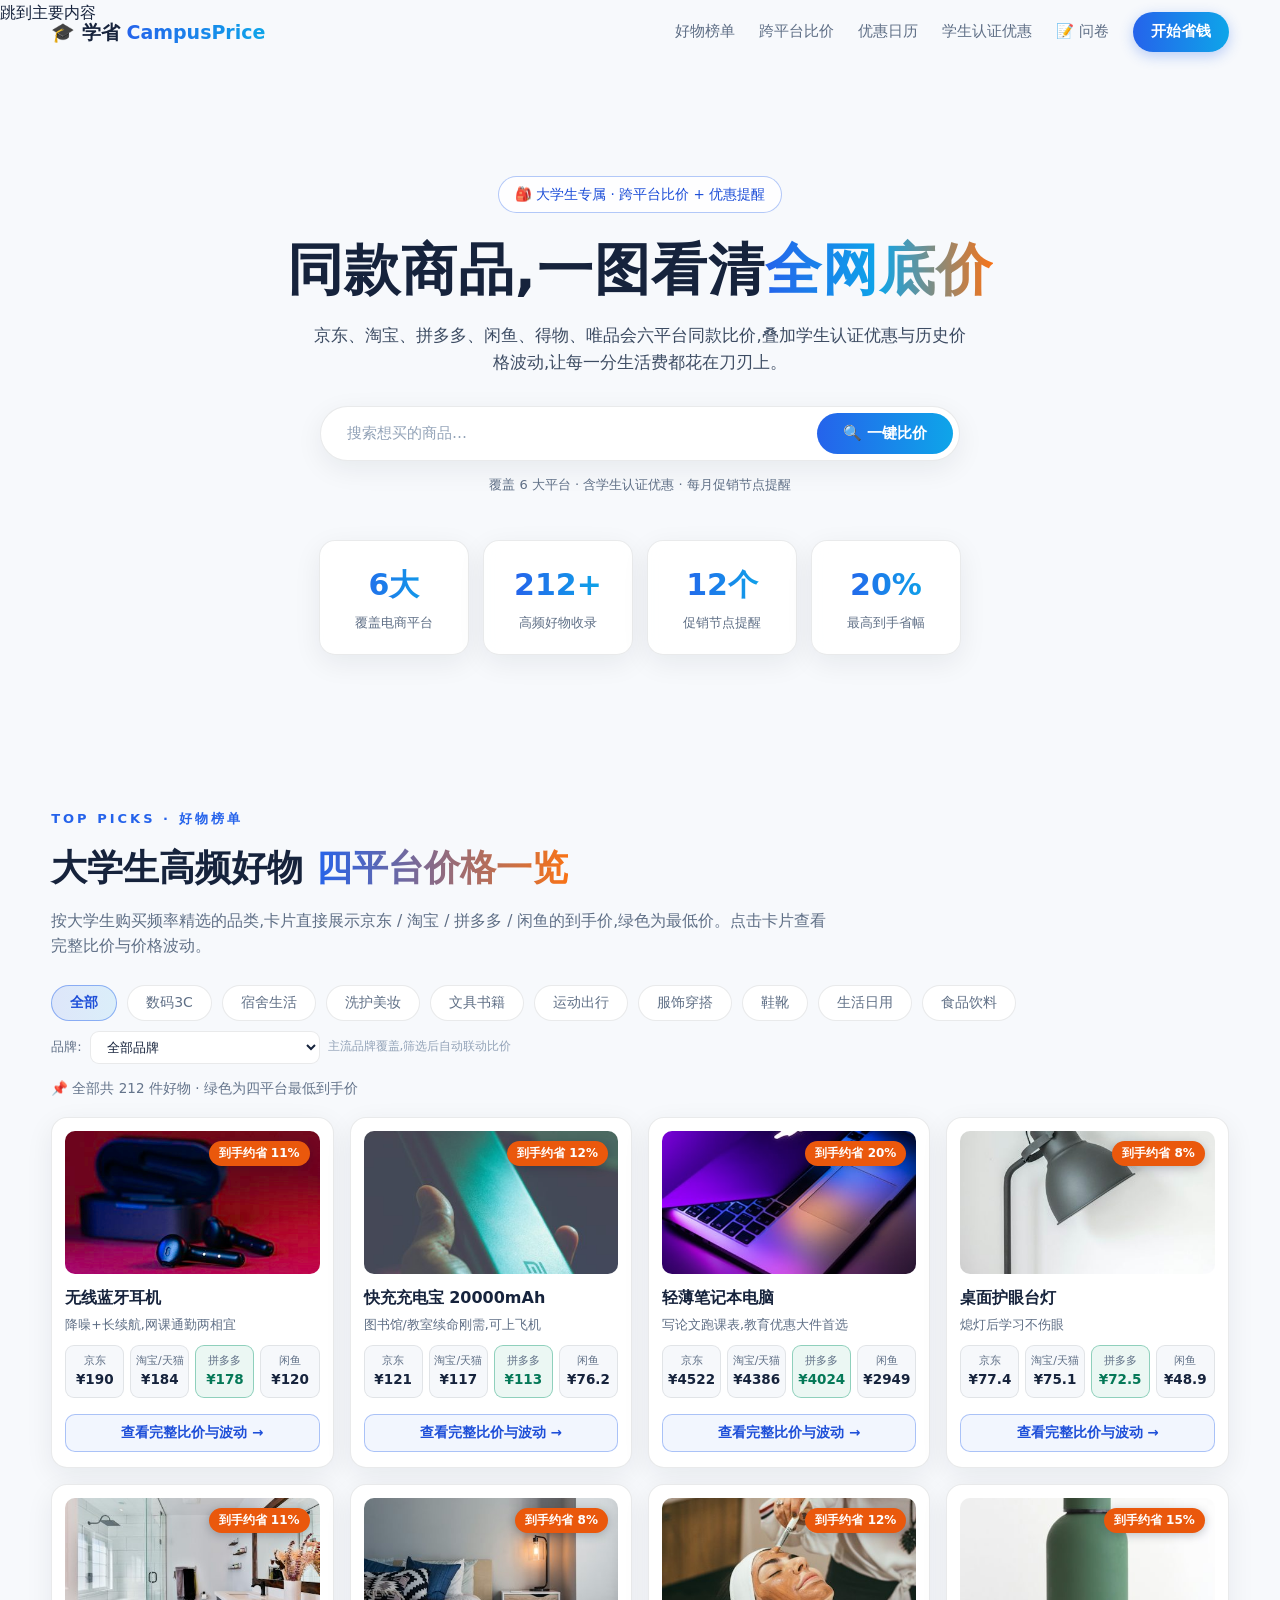
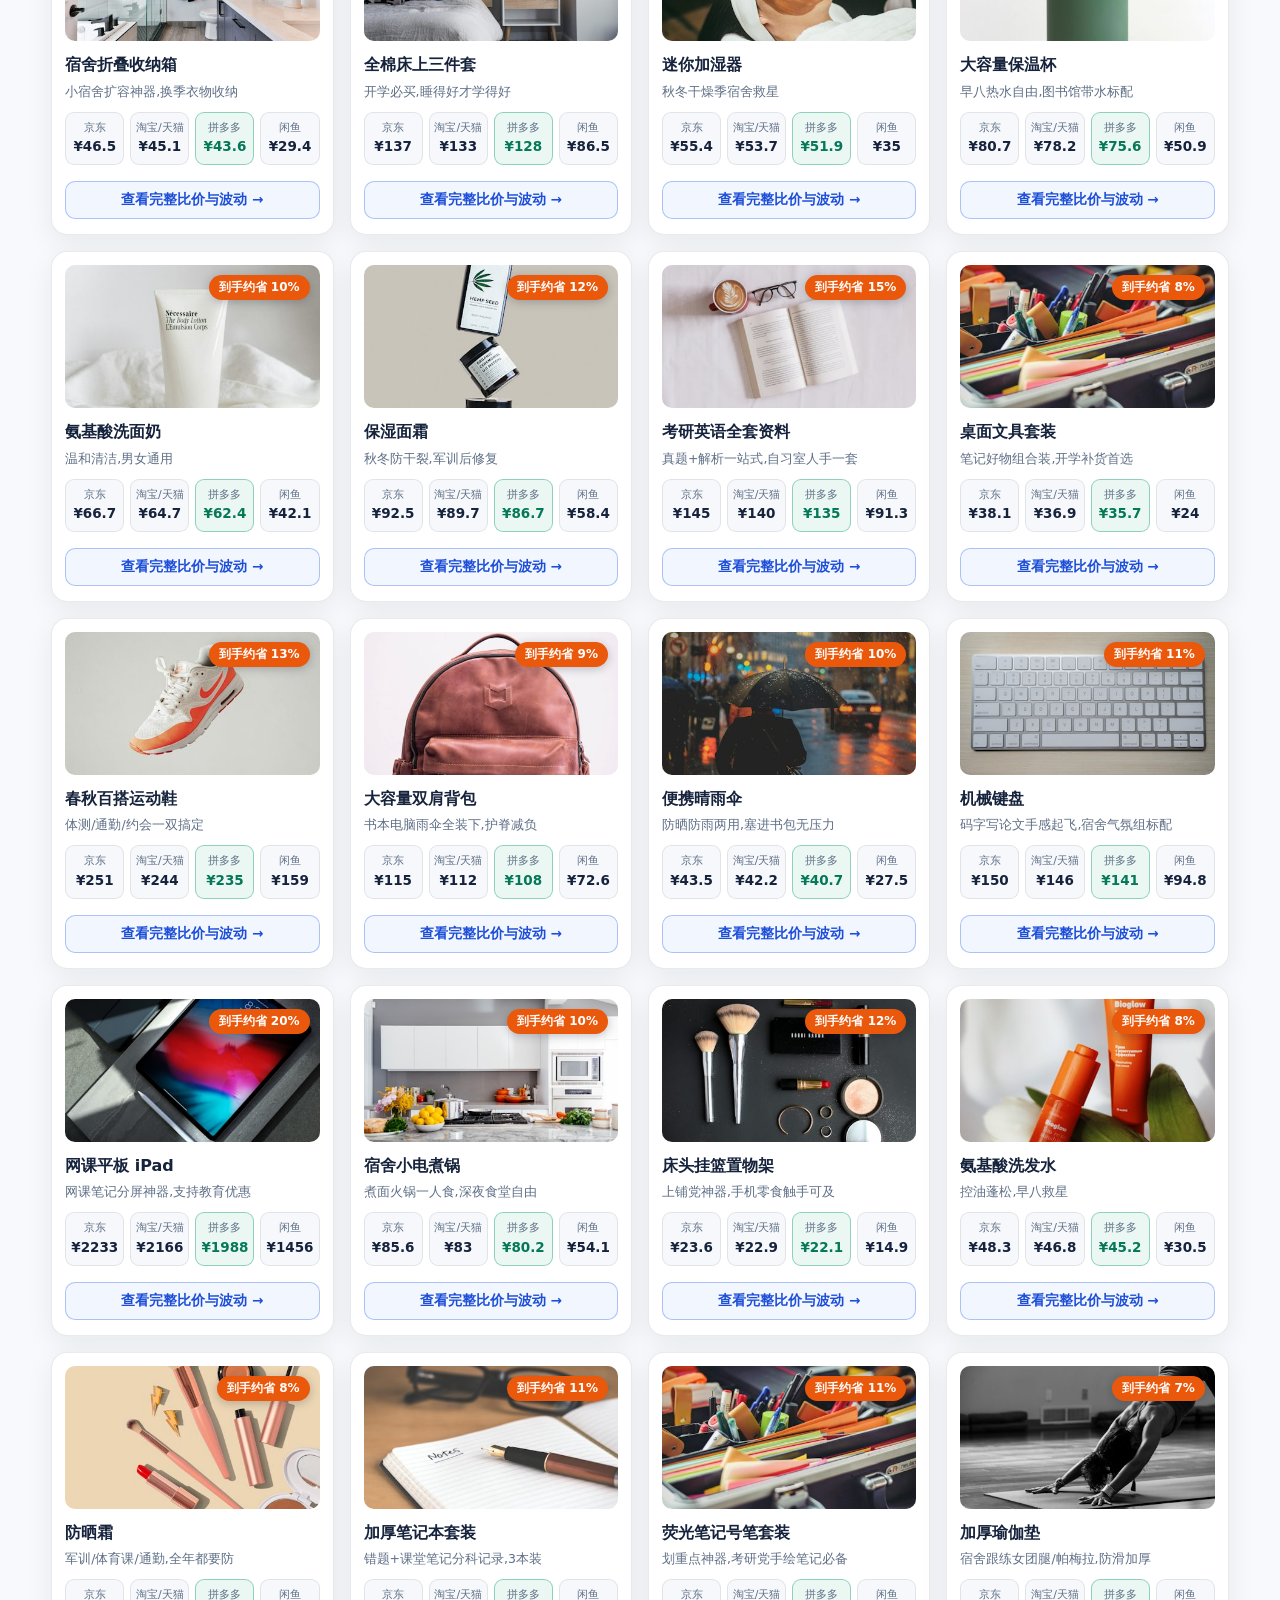
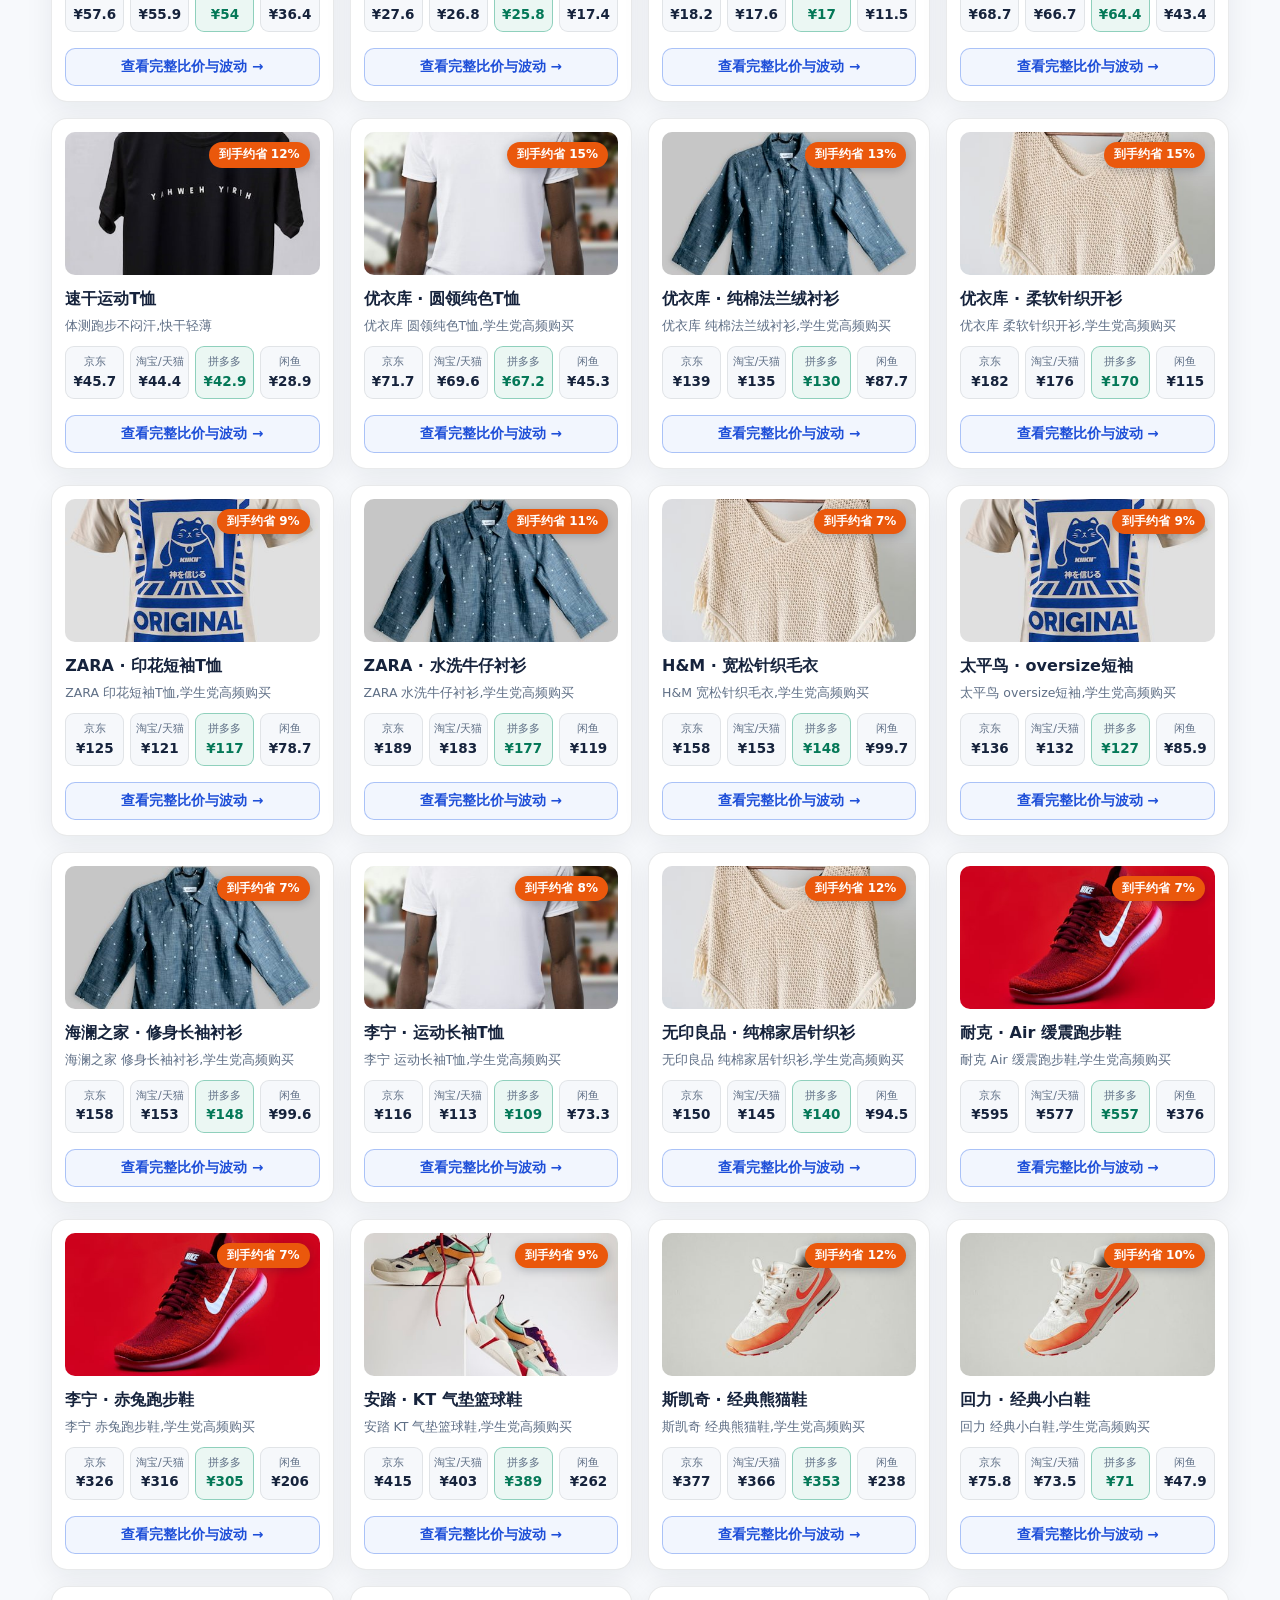
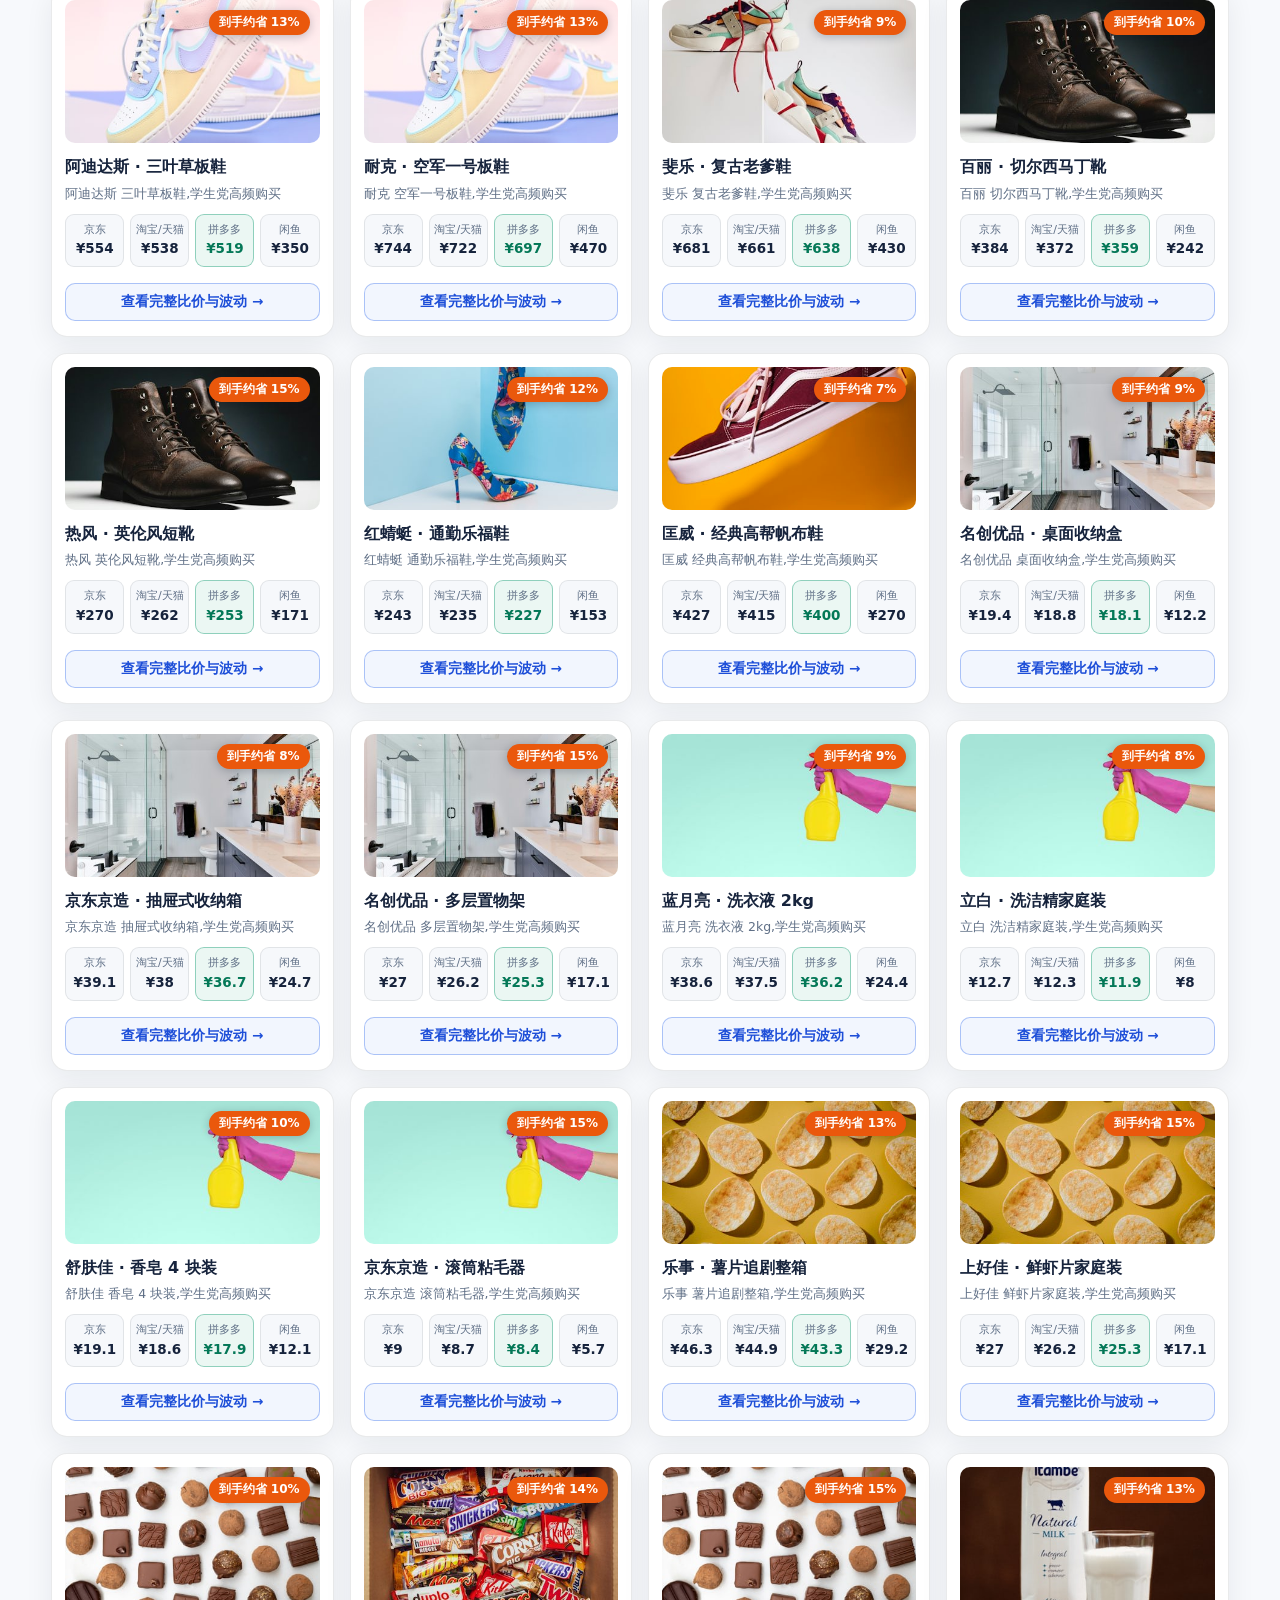
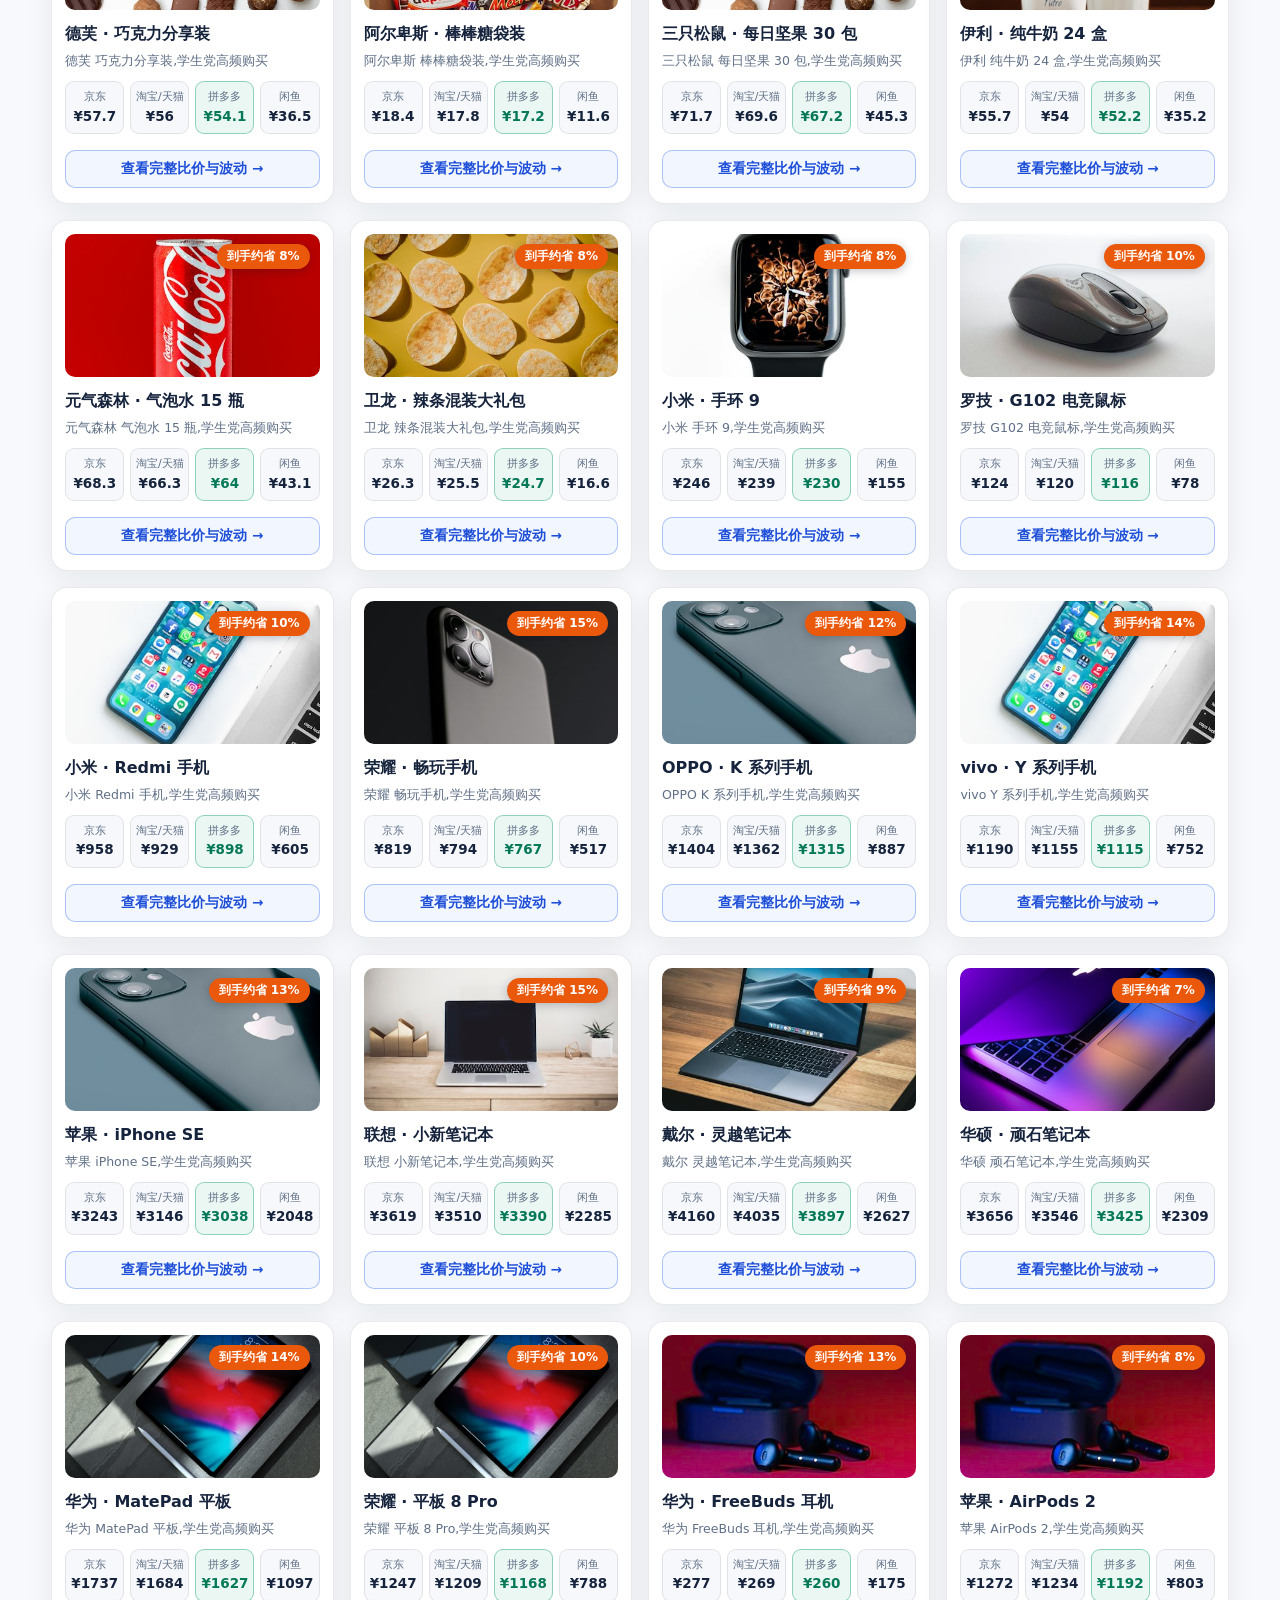
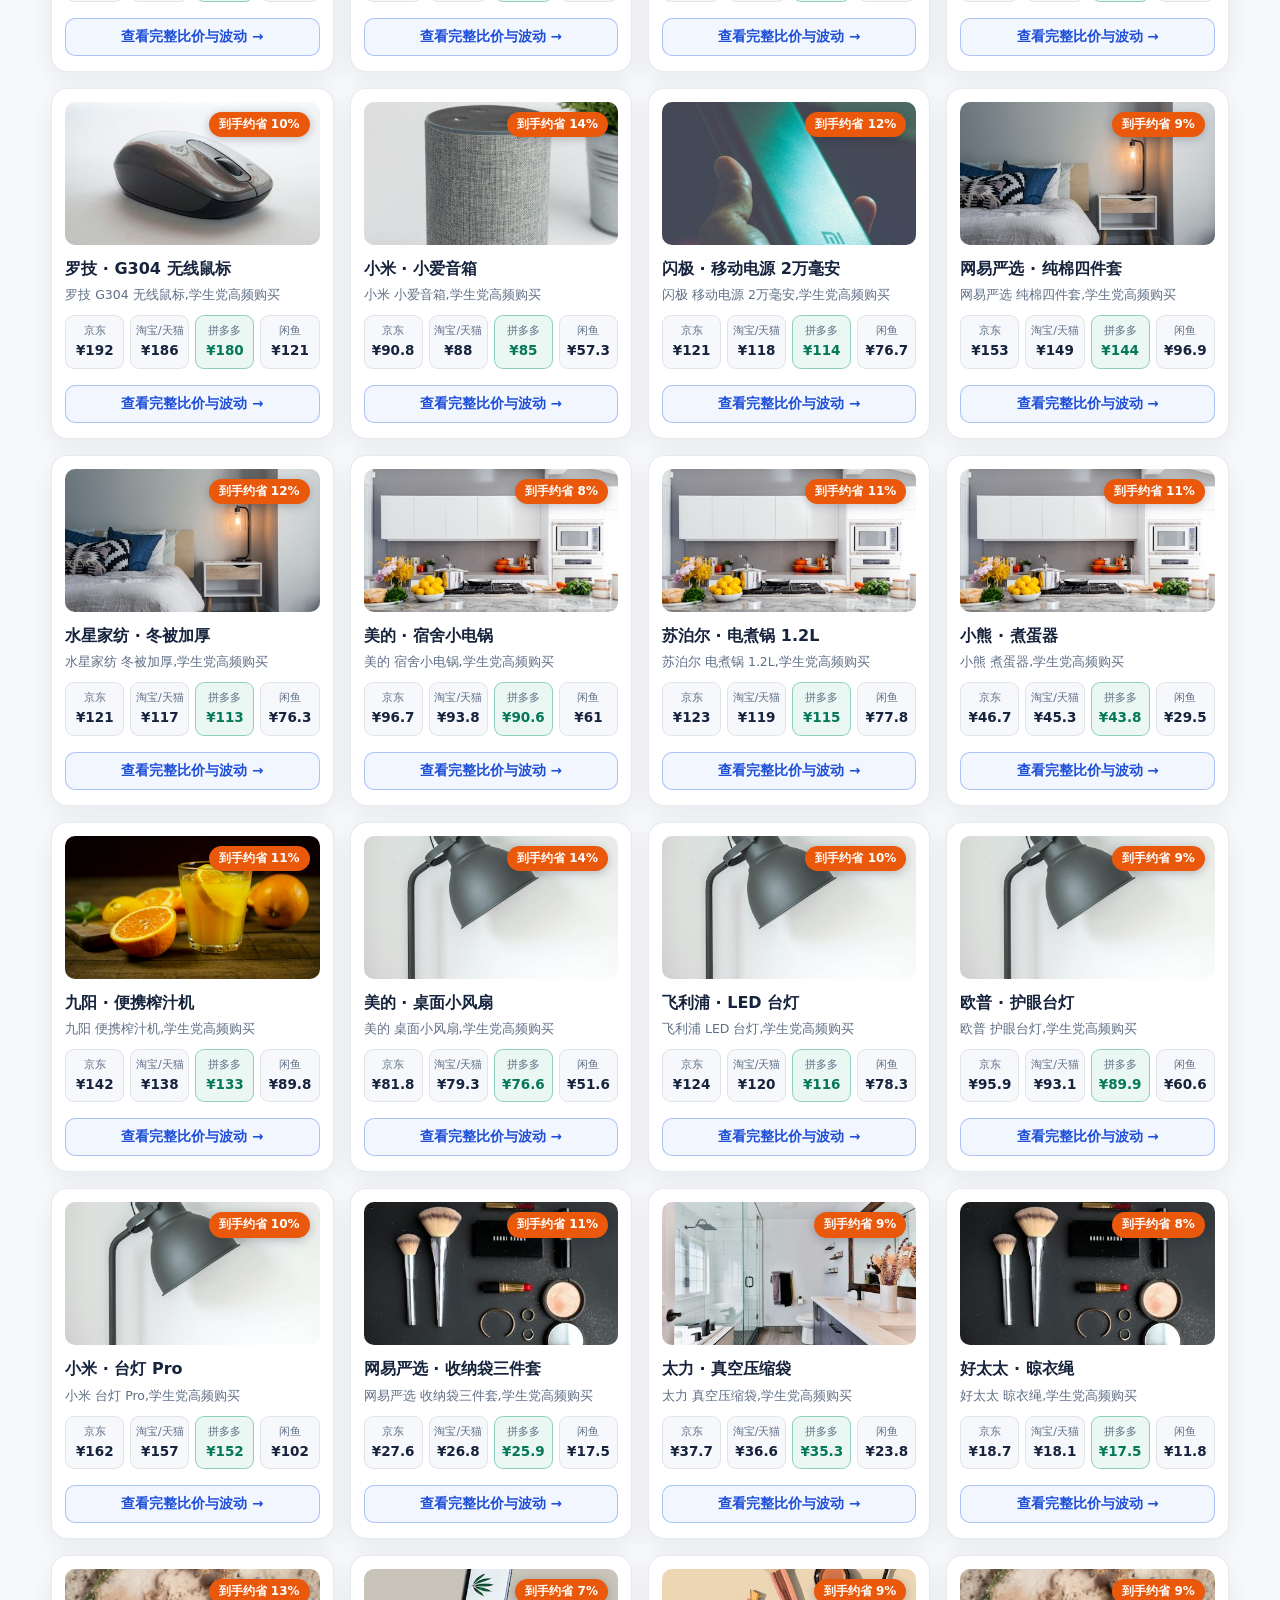
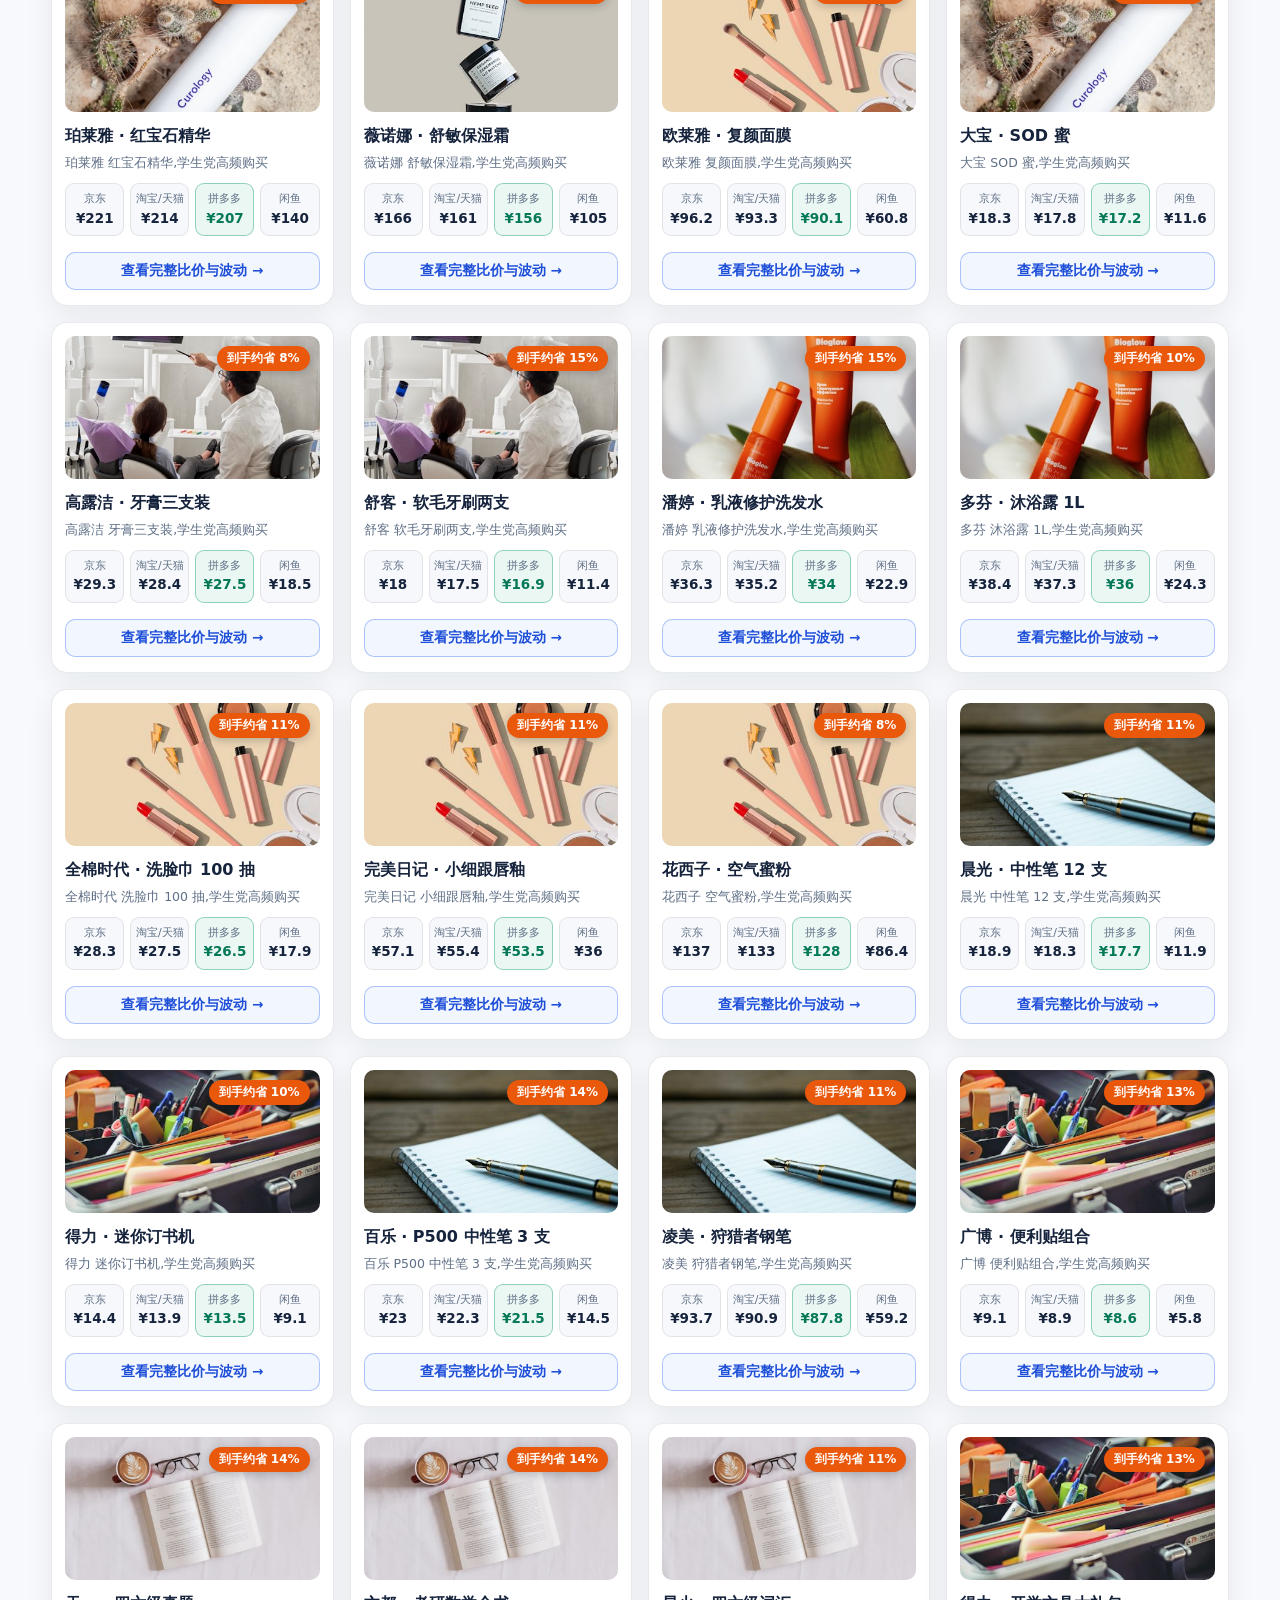
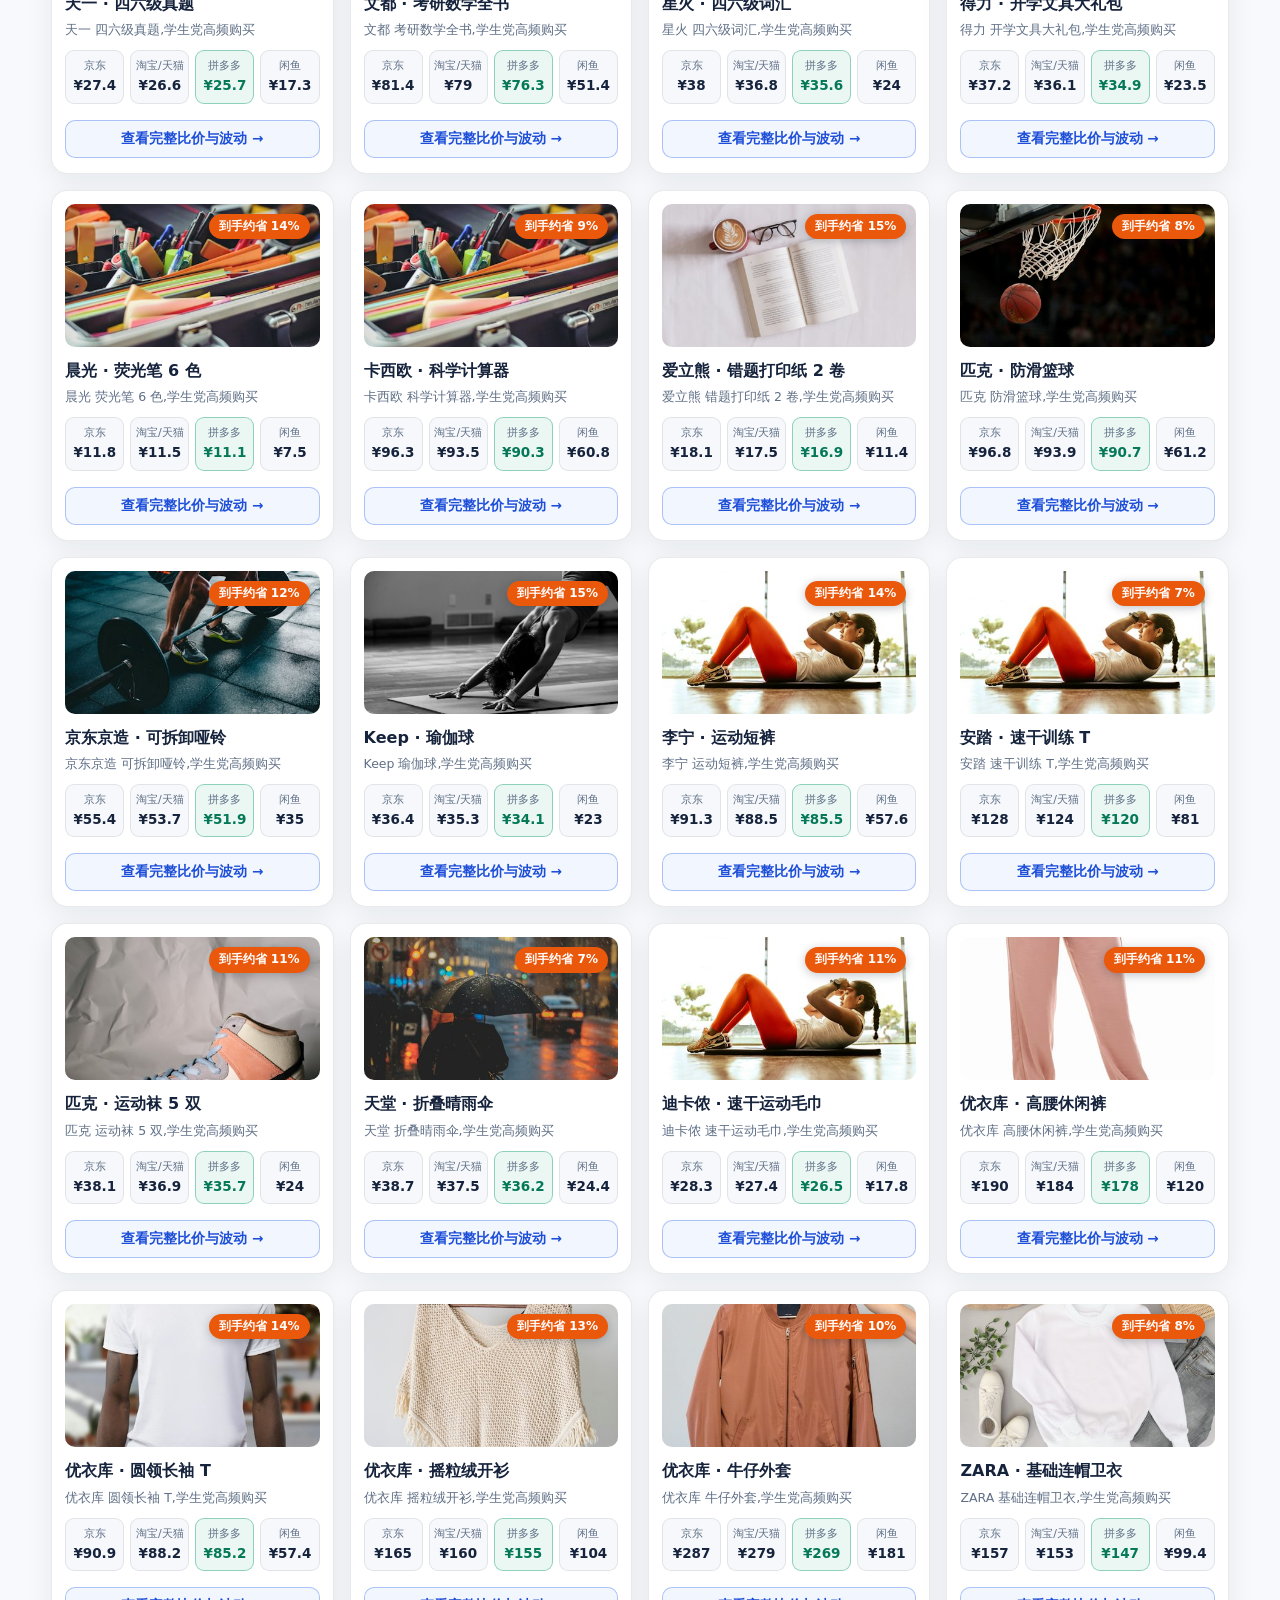
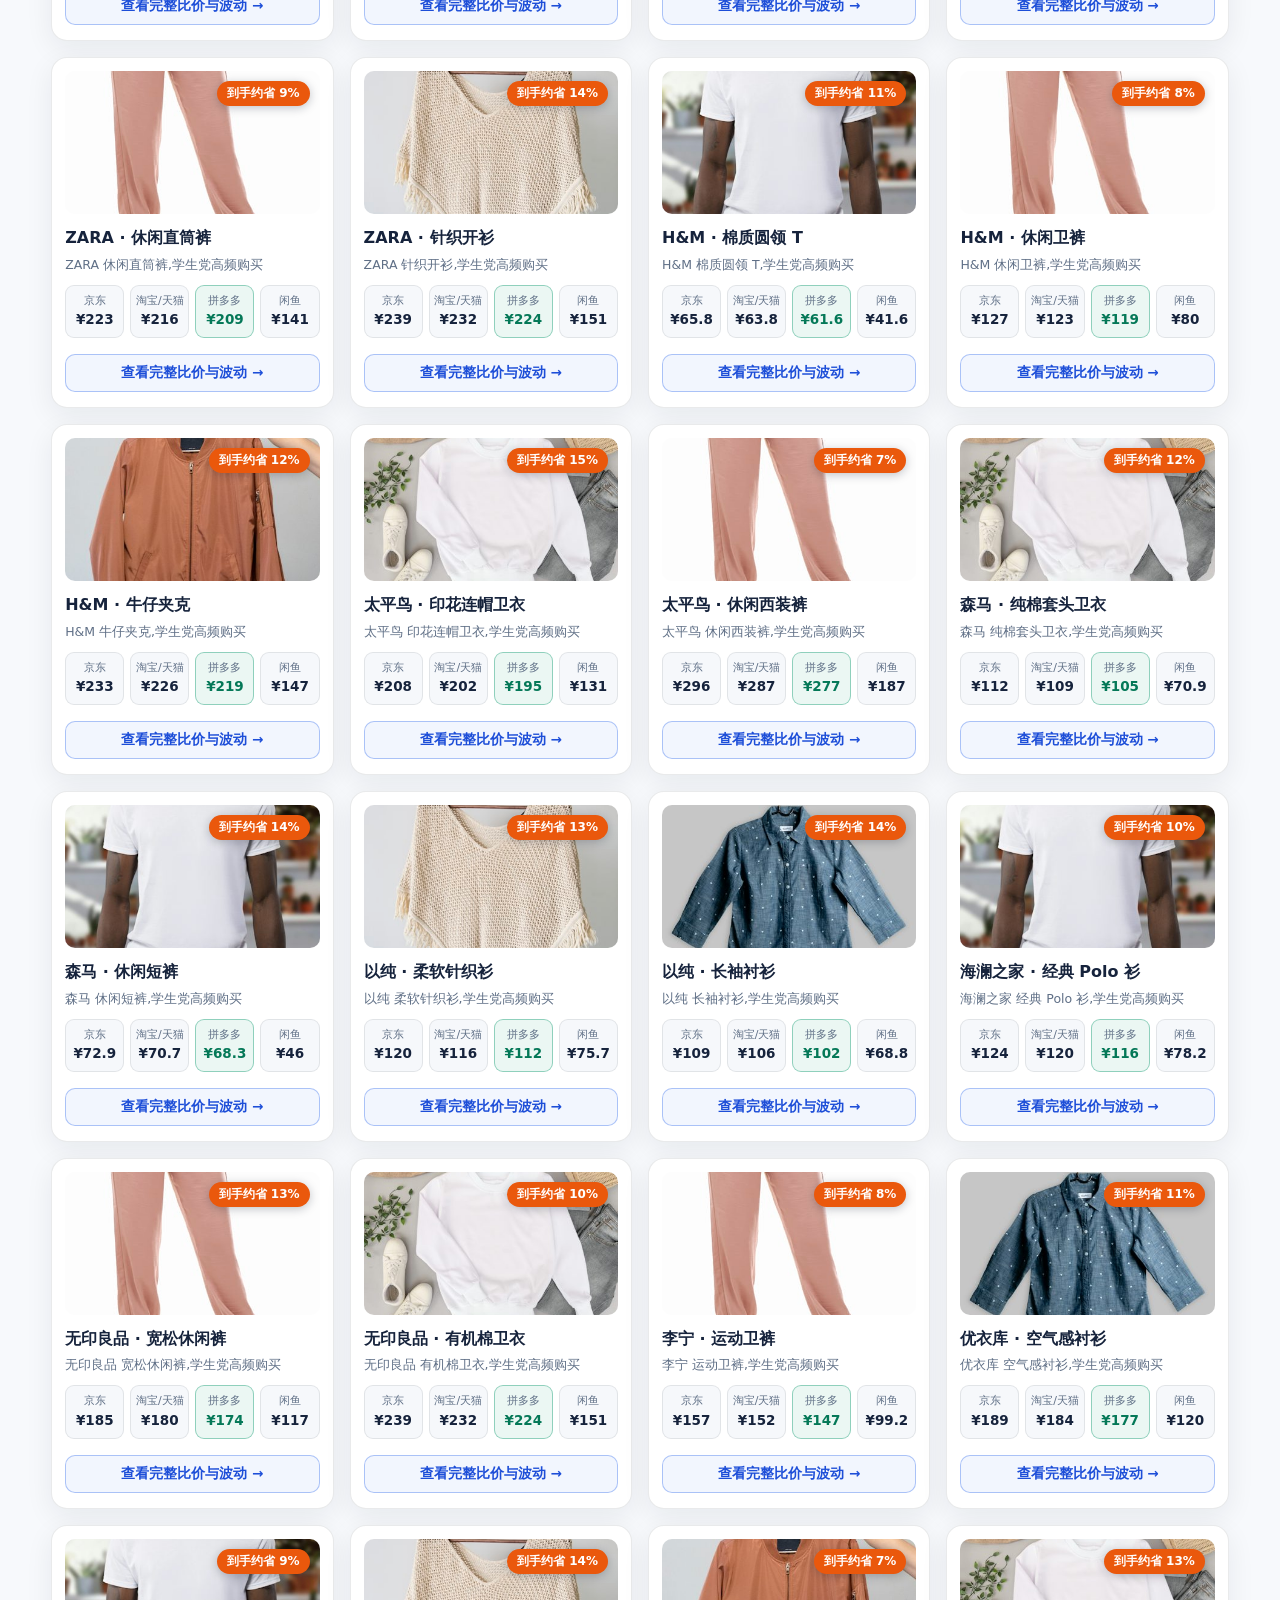
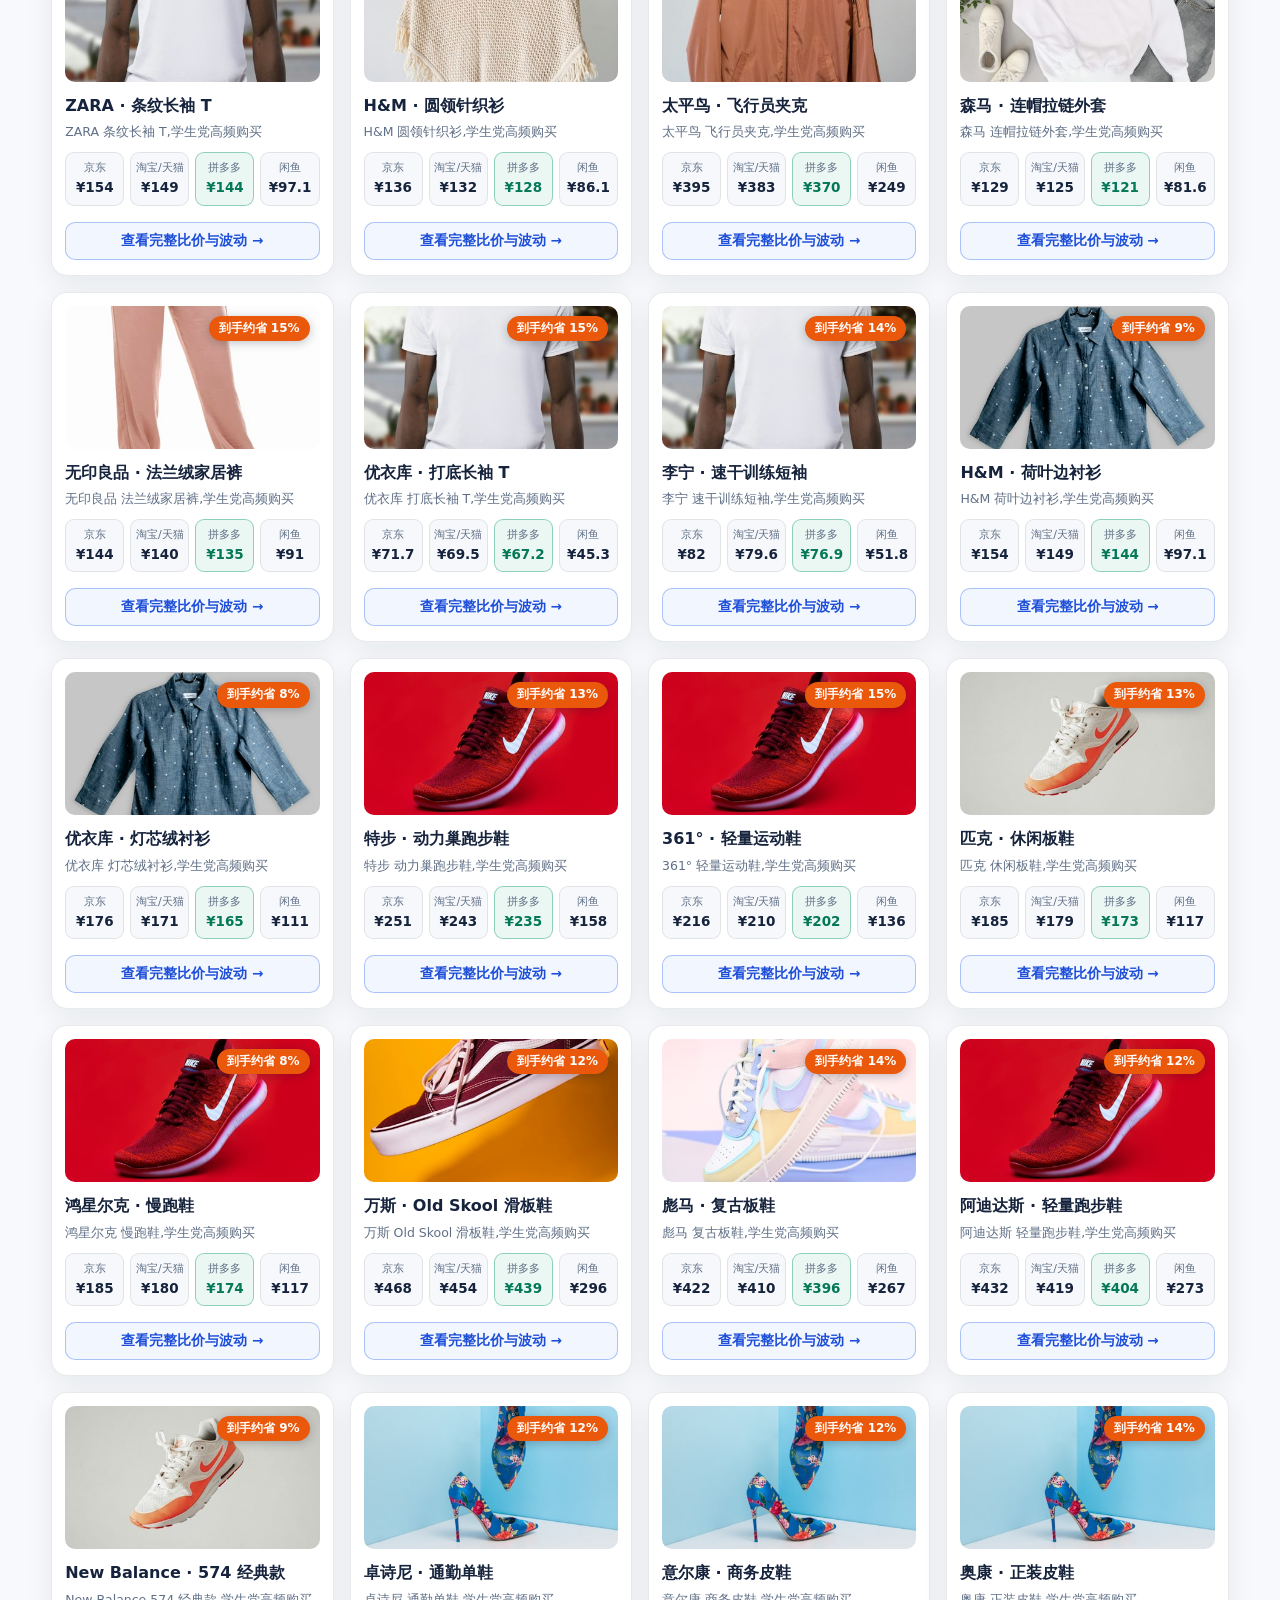
==== commit 84939975: "deploy: D:/ZCodeProject/campusprice/index.html" ====
--- a/index.html
+++ b/index.html
@@ -5,13 +5,33 @@
 <meta name="viewport" content="width=device-width, initial-scale=1.0">
 <title>学省 CampusPrice · 大学生购物比价与优惠助手</title>
 <meta name="description" content="给大学生的跨平台购物比价工具:京东/淘宝/拼多多/闲鱼/得物同款比价,学生认证优惠汇总,历史价格波动与促销日历,让每一分生活费都花在刀刃上。">
+<link rel="canonical" href="https://ppgod886.github.io/campusprice/">
+<meta name="theme-color" content="#2563eb">
+<!-- 社交分享卡片(Open Graph / Twitter):站内原先缺失,分享到微信/QQ/微博/推特时无标题、无摘要、无配图 -->
+<meta property="og:type" content="website">
+<meta property="og:site_name" content="学省 CampusPrice">
+<meta property="og:locale" content="zh_CN">
+<meta property="og:title" content="学省 CampusPrice · 大学生购物比价与优惠助手">
+<meta property="og:description" content="给大学生的跨平台购物比价工具:京东/淘宝/拼多多/闲鱼/得物同款比价,学生认证优惠汇总,历史价格波动与促销日历。">
+<meta property="og:url" content="https://ppgod886.github.io/campusprice/">
+<meta property="og:image" content="https://ppgod886.github.io/campusprice/assets/img/1606220945770-b5b6c2c55bf1.jpg">
+<meta property="og:image:width" content="420">
+<meta property="og:image:height" content="280">
+<meta property="og:image:alt" content="学省 CampusPrice 收录的数码好物示例图">
+<meta name="twitter:card" content="summary_large_image">
+<meta name="twitter:title" content="学省 CampusPrice · 大学生购物比价与优惠助手">
+<meta name="twitter:description" content="六平台同款比价 + 学生认证优惠 + 历史价格波动与促销日历,让每一分生活费都花在刀刃上。">
+<meta name="twitter:image" content="https://ppgod886.github.io/campusprice/assets/img/1606220945770-b5b6c2c55bf1.jpg">
 <link rel="icon" href="data:image/svg+xml,<svg xmlns='http://www.w3.org/2000/svg' viewBox='0 0 100 100'><text y='.9em' font-size='90'>🎓</text></svg>">
-<link rel="stylesheet" href="assets/style.css?v=1790188483">
+<link rel="stylesheet" href="assets/style.css?v=1790189228">
 </head>
 <body>
 
+<!-- 键盘用户跳过固定导航条直达主体内容(仅获得焦点时可见) -->
+<a class="skip-link" href="#main">跳到主要内容</a>
+
 <!-- ============ 导航 ============ -->
-<nav class="nav" id="nav">
+<nav class="nav" id="nav" aria-label="主导航">
   <div class="nav-inner container">
     <a class="logo" href="#home">🎓 学省 <span>CampusPrice</span></a>
     <div class="nav-links" id="navMenu">
@@ -32,8 +52,8 @@
     <div class="badge reveal">🎒 大学生专属 · 跨平台比价 + 优惠提醒</div>
     <h1 class="reveal">同款商品,一图看清<span class="grad">全网底价</span></h1>
     <p class="hero-sub reveal">京东、淘宝、拼多多、闲鱼、得物、唯品会六平台同款比价,叠加学生认证优惠与历史价格波动,让每一分生活费都花在刀刃上。</p>
-    <form class="search reveal" id="searchForm">
-      <input id="searchInput" type="text" placeholder="搜索想买的商品…" autocomplete="off" enterkeyhint="search" spellcheck="false">
+    <form class="search reveal" id="searchForm" role="search" aria-label="商品搜索">
+      <input id="searchInput" type="text" placeholder="搜索想买的商品…" aria-label="搜索想买的商品" autocomplete="off" enterkeyhint="search" spellcheck="false">
       <button type="submit">🔍 一键比价</button>
     </form>
     <div class="hero-note reveal">覆盖 6 大平台 · 含学生认证优惠 · 每月促销节点提醒</div>
@@ -46,7 +66,7 @@
   </div>
 </header>
 
-<main>
+<main id="main" tabindex="-1">
 <!-- JS 被禁用时的兜底说明:榜单/比价/日历均由 assets/main.js 动态生成 -->
 <noscript>
   <div class="container" style="padding-top:24px">
@@ -61,17 +81,18 @@
       <h2>大学生高频好物 <span class="accent">四平台价格一览</span></h2>
       <p class="sec-sub">按大学生购买频率精选的品类,卡片直接展示京东 / 淘宝 / 拼多多 / 闲鱼的到手价,绿色为最低价。点击卡片查看完整比价与价格波动。</p>
     </div>
-    <div class="tabs reveal" id="tabs">
-      <button class="tab active" data-cat="全部">全部</button>
-      <button class="tab" data-cat="数码3C">数码3C</button>
-      <button class="tab" data-cat="宿舍生活">宿舍生活</button>
-      <button class="tab" data-cat="洗护美妆">洗护美妆</button>
-      <button class="tab" data-cat="文具书籍">文具书籍</button>
-      <button class="tab" data-cat="运动出行">运动出行</button>
-      <button class="tab" data-cat="服饰穿搭">服饰穿搭</button>
-      <button class="tab" data-cat="鞋靴">鞋靴</button>
-      <button class="tab" data-cat="生活日用">生活日用</button>
-      <button class="tab" data-cat="食品饮料">食品饮料</button>
+    <!-- 品类筛选:10 个按钮是多选一的筛选器,用 aria-pressed 让读屏能听出当前生效项(展开态由 JS 同步) -->
+    <div class="tabs reveal" id="tabs" role="group" aria-label="商品品类筛选">
+      <button class="tab active" data-cat="全部" aria-pressed="true">全部</button>
+      <button class="tab" data-cat="数码3C" aria-pressed="false">数码3C</button>
+      <button class="tab" data-cat="宿舍生活" aria-pressed="false">宿舍生活</button>
+      <button class="tab" data-cat="洗护美妆" aria-pressed="false">洗护美妆</button>
+      <button class="tab" data-cat="文具书籍" aria-pressed="false">文具书籍</button>
+      <button class="tab" data-cat="运动出行" aria-pressed="false">运动出行</button>
+      <button class="tab" data-cat="服饰穿搭" aria-pressed="false">服饰穿搭</button>
+      <button class="tab" data-cat="鞋靴" aria-pressed="false">鞋靴</button>
+      <button class="tab" data-cat="生活日用" aria-pressed="false">生活日用</button>
+      <button class="tab" data-cat="食品饮料" aria-pressed="false">食品饮料</button>
     </div>
     <div class="brand-bar reveal">
       <label for="brandSel">品牌:</label>
@@ -92,22 +113,23 @@
       <p class="sec-sub">选择商品后自动对比六平台到手价:含大促活动、学生认证折扣与发货时效;右侧为近一年价格波动与入手建议。</p>
     </div>
     <div class="cmp-bar reveal">
-      <form class="src-search" id="cmpSearchForm" autocomplete="off">
-        <input id="cmpSearch" type="text" placeholder="🔍 搜索商品加入比价…" enterkeyhint="search" spellcheck="false">
+      <form class="src-search" id="cmpSearchForm" autocomplete="off" role="search" aria-label="比价商品搜索">
+        <input id="cmpSearch" type="text" placeholder="🔍 搜索商品加入比价…" aria-label="搜索商品加入比价" enterkeyhint="search" spellcheck="false">
         <button type="submit" class="src-go">比价</button>
         <div class="src-suggest" id="cmpSuggest"></div>
       </form>
       <label for="cmpSelect">或选择商品:</label>
       <select id="cmpSelect"></select>
     </div>
-    <div class="cmp-cur reveal" id="cmpCur"></div>
+    <div class="cmp-cur reveal" id="cmpCur" aria-live="polite"></div>
     <div class="agg-bar reveal" id="aggBar"></div>
     <div class="cmp-wrap reveal">
       <div class="panel cmp-table-panel">
         <div class="cmp-summary" id="cmpSummary"></div>
         <div class="ptable-wrap">
           <table class="src-table">
-            <thead><tr><th>平台</th><th>标价</th><th>优惠活动</th><th>学生优惠</th><th>到手价</th><th>发货时效</th><th>购买</th></tr></thead>
+            <caption class="sr-only">六平台同款商品到手价对比表,含标价、优惠活动、学生优惠、到手价、发货时效与购买入口</caption>
+            <thead><tr><th scope="col">平台</th><th scope="col">标价</th><th scope="col">优惠活动</th><th scope="col">学生优惠</th><th scope="col">到手价</th><th scope="col">发货时效</th><th scope="col">购买</th></tr></thead>
             <tbody id="cmpBody"></tbody>
           </table>
         </div>
@@ -116,7 +138,8 @@
       </div>
       <aside class="panel cmp-chart-panel">
         <h3>📉 近一年价格波动</h3>
-        <div class="chart-box"><canvas id="trendChart"></canvas></div>
+        <!-- canvas 本身没有可访问名称;趋势数值同时以文字列在下方 #piBox 中,这里只补一个图片名 -->
+        <div class="chart-box"><canvas id="trendChart" role="img" aria-label="近一年价格走势折线图,各月具体价格见下方文字列表"></canvas></div>
         <div class="pi-box" id="piBox"></div>
       </aside>
     </div>
@@ -166,7 +189,7 @@
 </footer>
 
 <script src="assets/chart.umd.min.js?v=1"></script>
-<script src="assets/main.js?v=1790188483"></script>
+<script src="assets/main.js?v=1790189228"></script>
 <script>
 /* 兜底:若 assets/main.js 网络加载或执行失败,首屏动态区域会保持为空,这里补一条可读提示 */
 window.addEventListener('load', function () {
--- a/assets/style.css
+++ b/assets/style.css
@@ -24,6 +24,10 @@
 ::selection{background:rgba(37,99,235,.2)}
 a{color:inherit;text-decoration:none}
 button{font-family:inherit;cursor:pointer}
+/* 触屏:去掉点击时的灰色高亮块,并去掉 300ms 点击延迟 */
+a,button,select,input,label{-webkit-tap-highlight-color:transparent;touch-action:manipulation}
+/* 移动端菜单展开时锁定背景滚动(避免在浮层下方误滚页面) */
+body.menu-open{overflow:hidden}
 section{scroll-margin-top:84px}
 .container{width:min(1180px,92%);margin:0 auto}
 
@@ -37,7 +41,8 @@
 .nav-links a{color:var(--muted);transition:.2s}
 .nav-links a:hover{color:var(--text)}
 .nav-cta{padding:8px 18px;border-radius:999px;background:linear-gradient(90deg,#2563eb,#0ea5e9);color:#fff!important;font-weight:700;box-shadow:0 4px 14px rgba(37,99,235,.3)}
-.burger{display:none;background:none;border:none;color:var(--text);font-size:22px}
+/* 汉堡按钮:44×44 的最小可点区域(图标仍为 22px,视觉不变) */
+.burger{display:none;place-items:center;width:44px;height:44px;margin-right:-10px;background:none;border:none;color:var(--text);font-size:22px;line-height:1}
 
 /* ============ Hero ============ */
 .hero{
@@ -110,7 +115,8 @@
 .src-search input:focus{border-color:var(--blue);box-shadow:0 0 0 3px rgba(37,99,235,.14)}
 .src-go{position:absolute;right:5px;top:50%;transform:translateY(-50%);padding:7px 18px;border-radius:8px;border:none;background:linear-gradient(90deg,#2563eb,#0ea5e9);color:#fff;font-weight:700;font-size:13px}
 .src-go:hover{filter:brightness(1.08)}
-.src-suggest{position:absolute;top:calc(100% + 6px);left:0;right:0;background:#fff;border:1px solid var(--line);border-radius:12px;box-shadow:0 16px 40px rgba(15,23,42,.16);z-index:60;display:none;max-height:288px;overflow-y:auto}
+/* max-height 两行:第二行按视口高度收缩(小屏尤其横屏时不至于超出屏幕) */
+.src-suggest{position:absolute;top:calc(100% + 6px);left:0;right:0;background:#fff;border:1px solid var(--line);border-radius:12px;box-shadow:0 16px 40px rgba(15,23,42,.16);z-index:60;display:none;max-height:288px;max-height:min(288px,45vh);overflow-y:auto;overscroll-behavior:contain;-webkit-overflow-scrolling:touch}
 .src-suggest.show{display:block}
 .src-suggest button{display:flex;width:100%;justify-content:space-between;align-items:center;gap:10px;padding:10px 14px;background:none;border:none;font-size:14px;color:var(--text);cursor:pointer;text-align:left}
 .src-suggest button:hover{background:#f1f5f9}
@@ -145,7 +151,10 @@
 .strike{color:#94a3b8;text-decoration:line-through;font-weight:600;font-size:12px}
 .buy-link{padding:6px 14px;border-radius:8px;border:1px solid rgba(37,99,235,.4);background:rgba(37,99,235,.07);color:#1d4ed8;font-size:12.5px;font-weight:700;white-space:nowrap;cursor:pointer;transition:.2s;display:inline-block}
 .buy-link:hover{background:rgba(37,99,235,.16)}
-.ptable-wrap{overflow-x:auto}
+/* 7 列比价表在窄屏必然横向滚动:仅小屏提示可滑动,避免用户以为右侧几列不存在 */
+.table-hint{display:none;color:var(--muted);font-size:12.5px;text-align:center;margin:10px 0 0}
+.table-hint b{color:var(--blue)}
+.ptable-wrap{overflow-x:auto;overscroll-behavior-x:contain;-webkit-overflow-scrolling:touch}
 .chart-box{height:260px;margin-bottom:14px}
 /* Chart.js 加载失败时的降级:隐藏空白 canvas,居中显示文字说明 */
 .chart-box.nochart{display:grid;place-items:center;background:#f6f8fb;border:1px dashed var(--line);border-radius:12px}
@@ -153,6 +162,13 @@
 .chart-fallback{color:var(--muted);font-size:13px;line-height:1.7;text-align:center;padding:0 18px}
 /* JS 被禁用 / main.js 加载失败时的兜底提示 */
 .load-fallback{color:var(--muted);font-size:14px;line-height:1.7;text-align:center;background:var(--card);border:1px dashed var(--line);border-radius:var(--radius);padding:26px}
+/* 筛选/搜索结果为 0 时的空状态(与 .load-fallback 同一套视觉语言) */
+.empty-state{grid-column:1/-1;text-align:center;background:var(--card);border:1px dashed var(--line);border-radius:var(--radius);padding:34px 20px;box-shadow:var(--shadow)}
+.empty-state .empty-icon{font-size:34px;line-height:1.2;margin-bottom:8px}
+.empty-state b{display:block;font-size:16.5px}
+.empty-state p{color:var(--muted);font-size:13.5px;margin:8px auto 0;max-width:420px;line-height:1.7}
+.empty-reset{margin-top:16px;min-height:44px;padding:10px 22px;border-radius:999px;border:1px solid rgba(37,99,235,.35);background:rgba(37,99,235,.06);color:#1d4ed8;font-size:14px;font-weight:700}
+.empty-reset:hover{background:rgba(37,99,235,.14)}
 .cmp-chart-panel h3{font-size:16px;margin-bottom:12px}
 .pi-box{background:#f6f8fb;border:1px solid var(--line);border-radius:12px;padding:14px 16px;font-size:13.5px;line-height:1.8}
 .pi-box .pi-line{display:flex;justify-content:space-between;border-bottom:1px dashed var(--line);padding:3px 0}
@@ -199,9 +215,14 @@
   .cmp-wrap{grid-template-columns:1fr}
   .cal-grid{grid-template-columns:repeat(2,1fr)}
   .stu-grid{grid-template-columns:repeat(2,1fr)}
-  .burger{display:block}
-  .nav-links{position:fixed;top:64px;right:0;left:0;background:rgba(255,255,255,.98);flex-direction:column;padding:22px;gap:18px;border-bottom:1px solid var(--line);transform:translateY(-130%);transition:.3s;z-index:-1;box-shadow:0 16px 40px rgba(15,23,42,.1)}
+  .burger{display:grid}
+  /* max-height 两行:第二行按视口高度收缩,横屏/小屏不会把菜单撑出屏幕外 */
+  .nav-links{position:fixed;top:64px;right:0;left:0;background:rgba(255,255,255,.98);flex-direction:column;padding:22px;gap:18px;border-bottom:1px solid var(--line);transform:translateY(-130%);transition:.3s;z-index:-1;box-shadow:0 16px 40px rgba(15,23,42,.1);max-height:calc(100vh - 64px);max-height:calc(100dvh - 64px);overflow-y:auto;overscroll-behavior:contain}
   .nav-links.open{transform:none}
+  /* 菜单项整行可点,高度 ≥44px(原来只有文字本身可点,手指容易点空) */
+  .nav-links a{display:block;width:100%;padding:11px 12px;text-align:center}
+  .nav-links a:active{background:rgba(37,99,235,.07)}
+  .nav-links .nav-cta{padding:12px 18px}
   .hero{padding-top:120px}
 }
 @media (max-width:640px){
@@ -211,4 +232,28 @@
   .search button{padding:10px 14px;font-size:13.5px}
   .stat{min-width:calc(50% - 14px);padding:16px 18px}
   .section{padding:60px 0}
-}
+  .panel{padding:18px 14px}
+  /* 小屏(含 280~350px 折叠屏)下固定最小宽度会撑破父容器,改为占满整行 */
+  .src-search{min-width:0;max-width:none}
+  .src-select{min-width:0;max-width:none;width:100%}
+  /* 触屏可点区域:统一抬到 44px 左右 */
+  .tab{padding:10px 16px;min-height:44px}
+  .card-btn{min-height:44px;padding:12px 10px}
+  .buy-link{display:inline-flex;align-items:center;min-height:44px;padding:8px 16px}
+  .src-go{padding:9px 18px;min-height:38px}
+  .src-suggest button{min-height:44px}
+  .agg-bar a{min-height:40px;padding:8px 14px}
+  .table-hint{display:block}
+}
+/* ---------- 触屏 / 无 hover 设备 ---------- */
+/* 输入框字号 ≥16px:iOS Safari 在字号 <16px 的输入框获得焦点时会自动放大整页 */
+@media (hover:none) and (pointer:coarse){
+  .search input,.src-search input,.brand-bar select,.src-select{font-size:16px}
+}
+/* 触屏没有真正的 hover:点按后 :hover 会一直「粘住」,取消位移动效避免视觉残留 */
+@media (hover:none){
+  .card:hover{transform:none;border-color:var(--line);box-shadow:var(--shadow)}
+  .card:hover .card-photo img{transform:none}
+  .cal-card:not(.now):hover{transform:none}
+  .stu-card:hover{transform:none;border-color:var(--line)}
+}
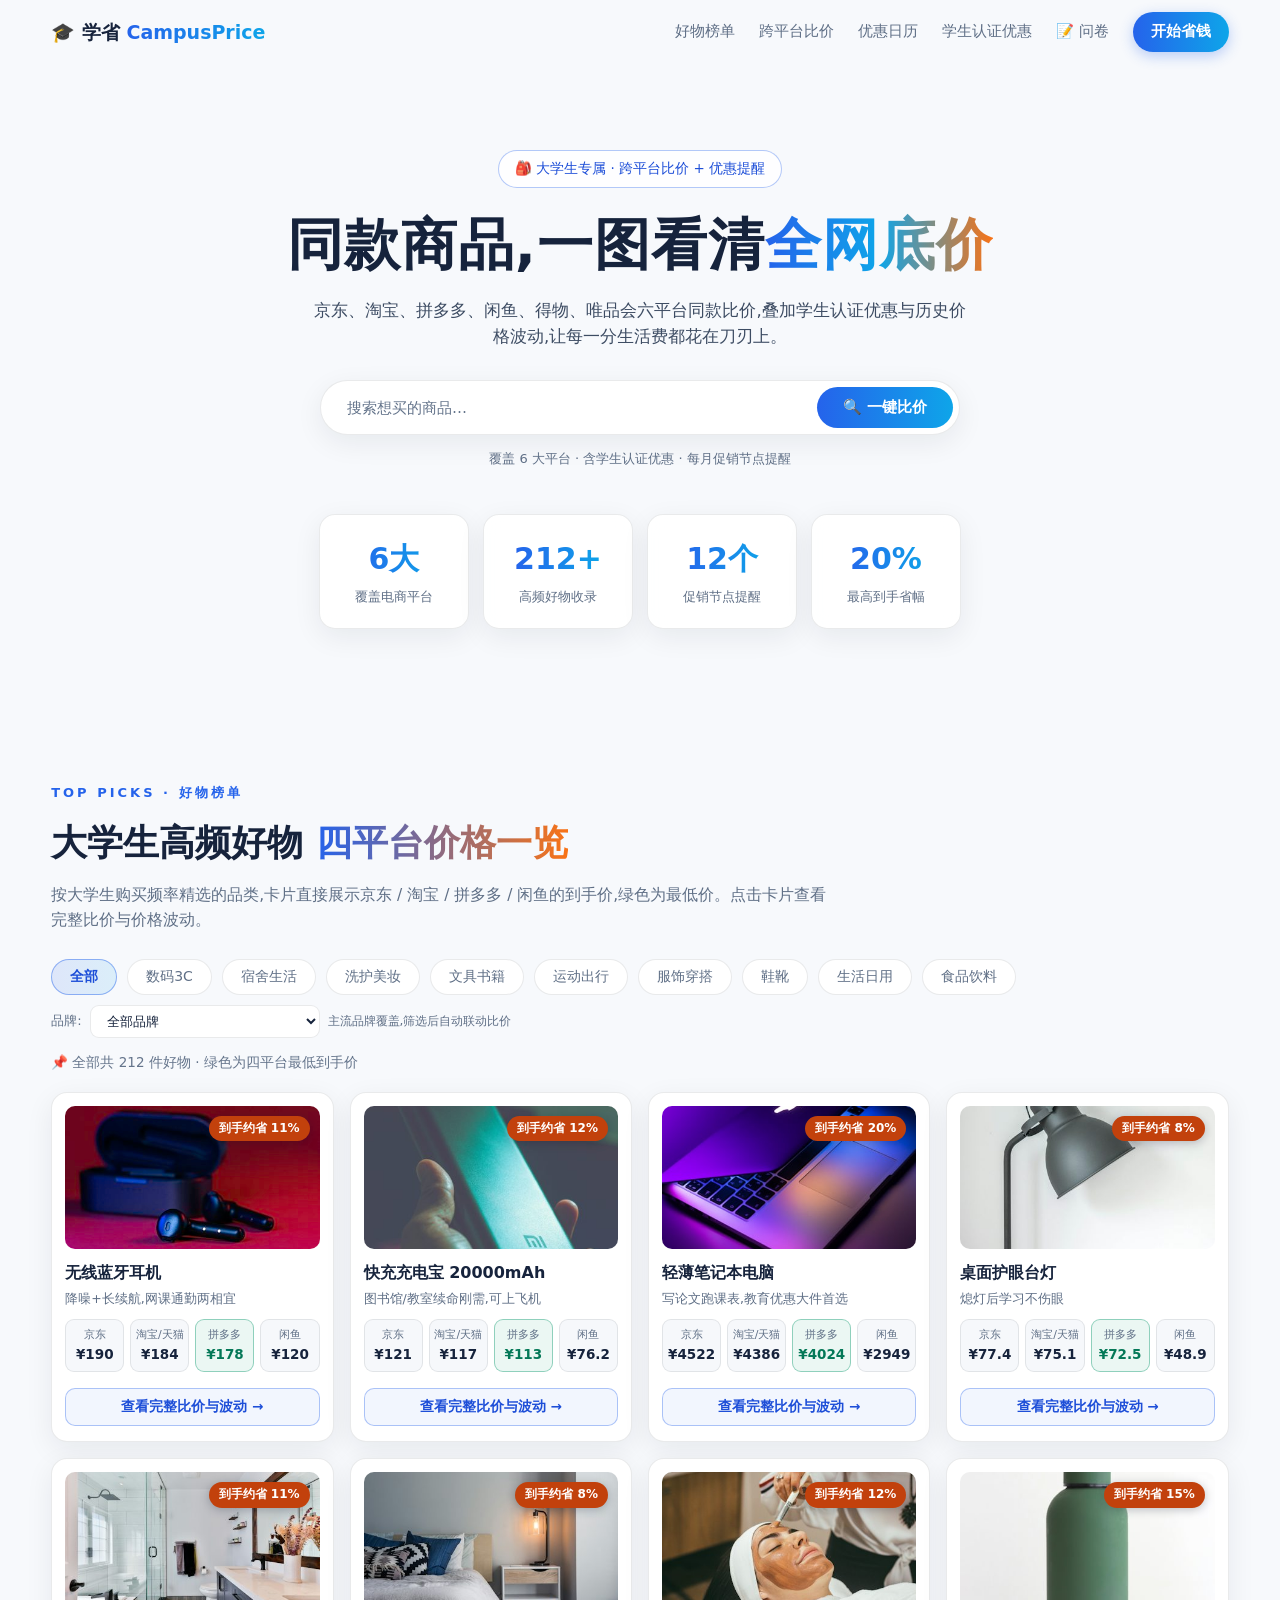
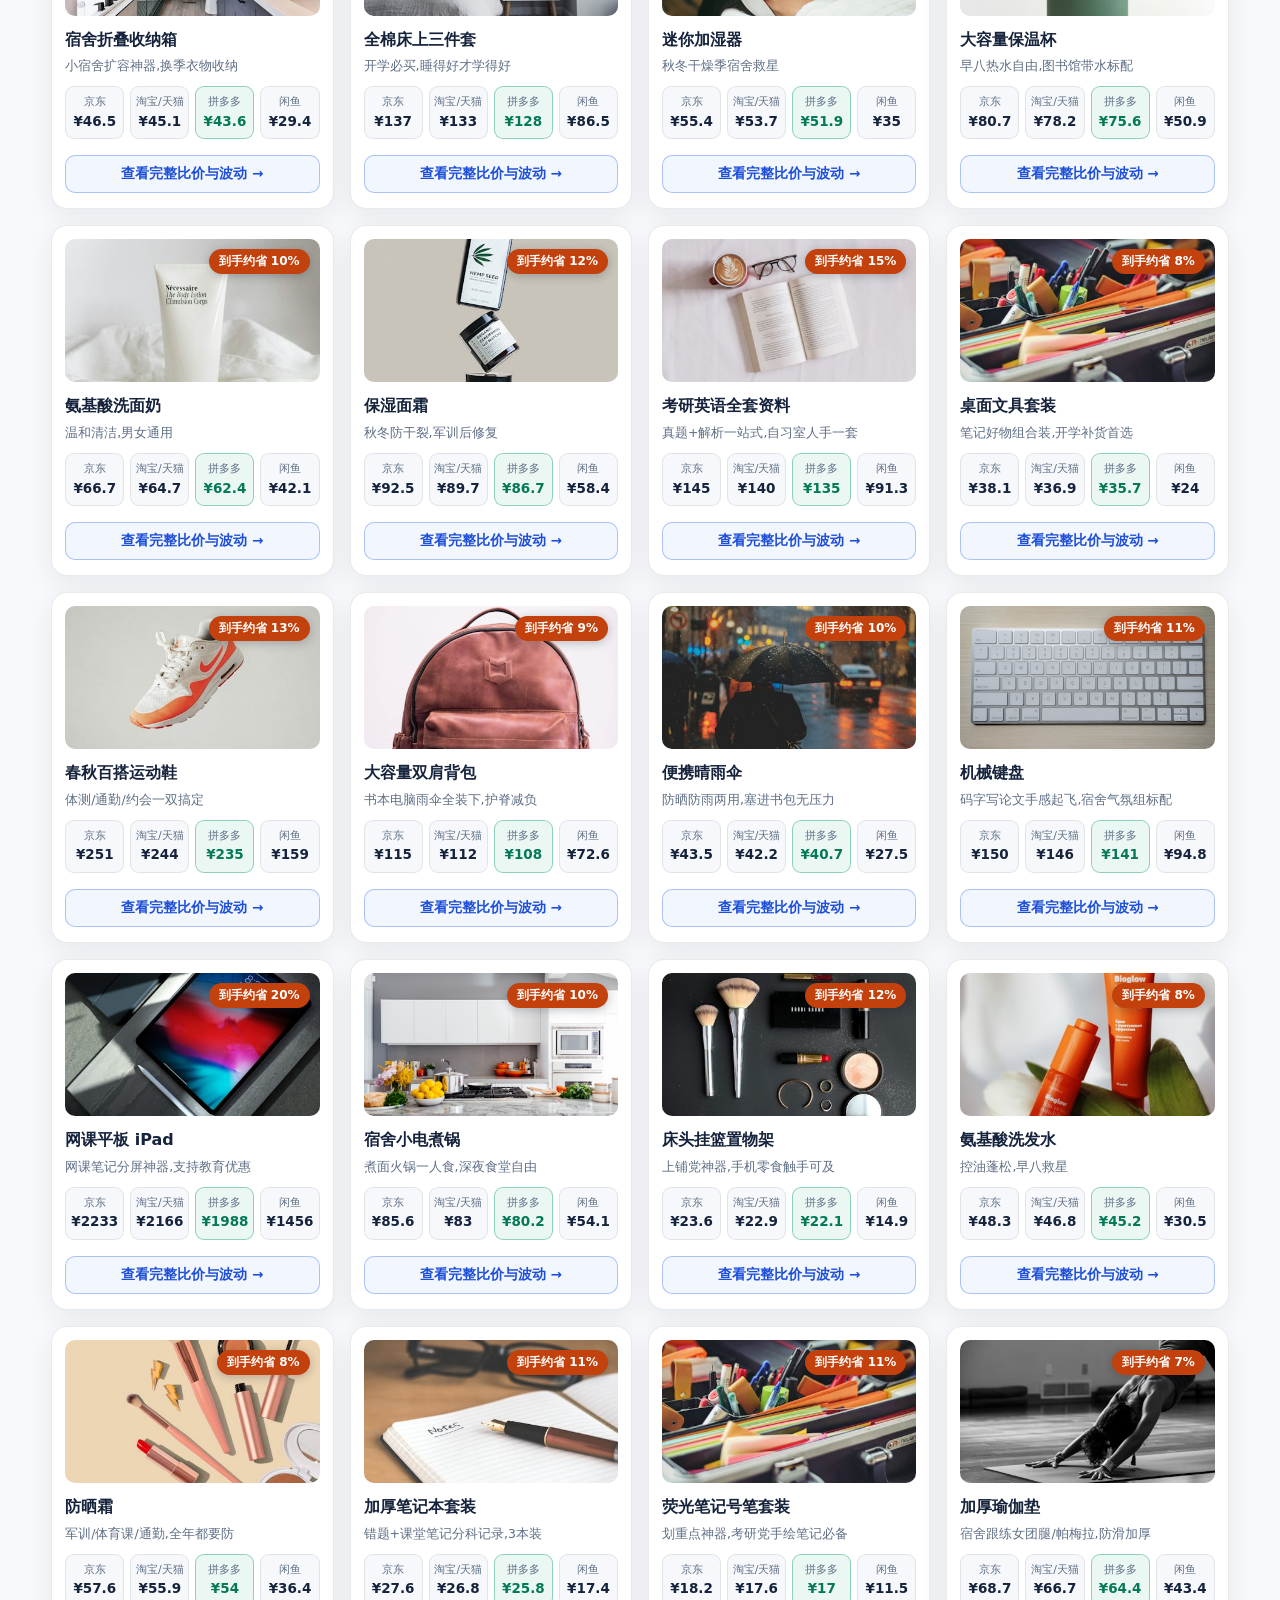
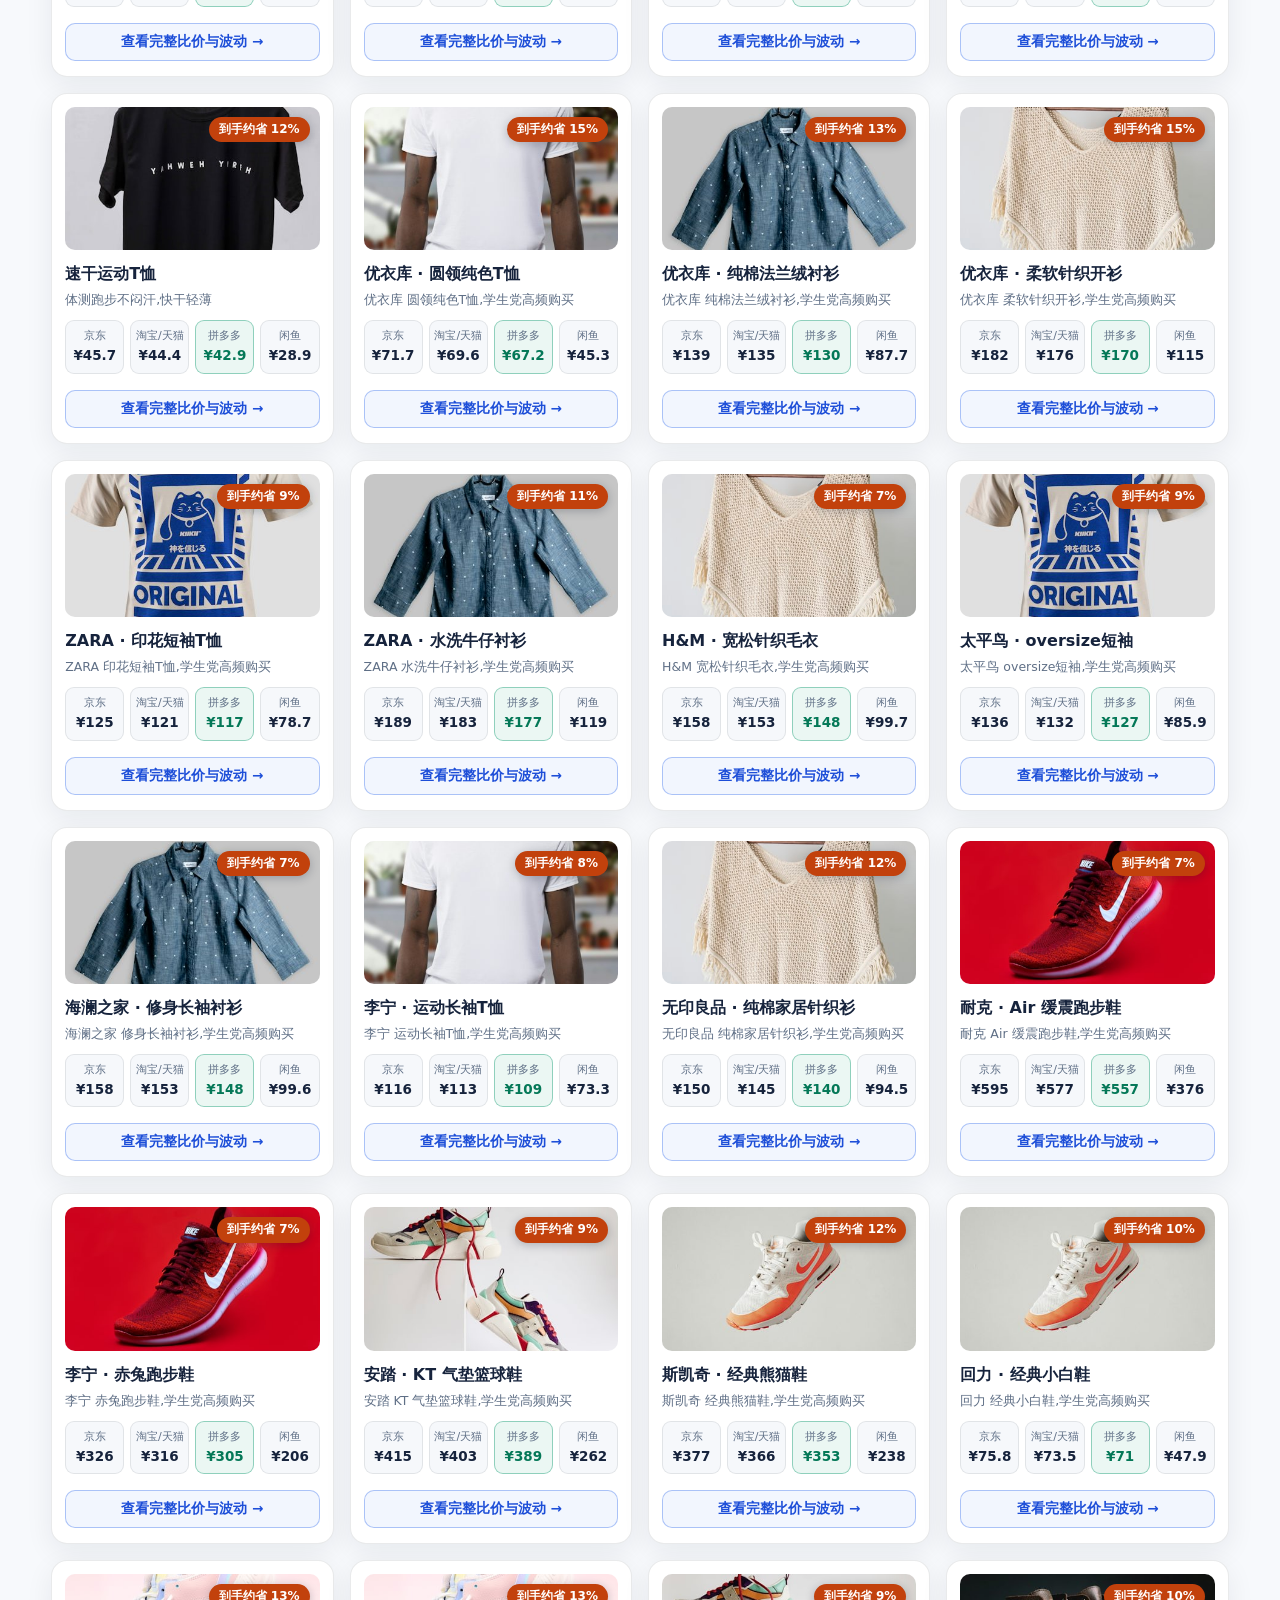
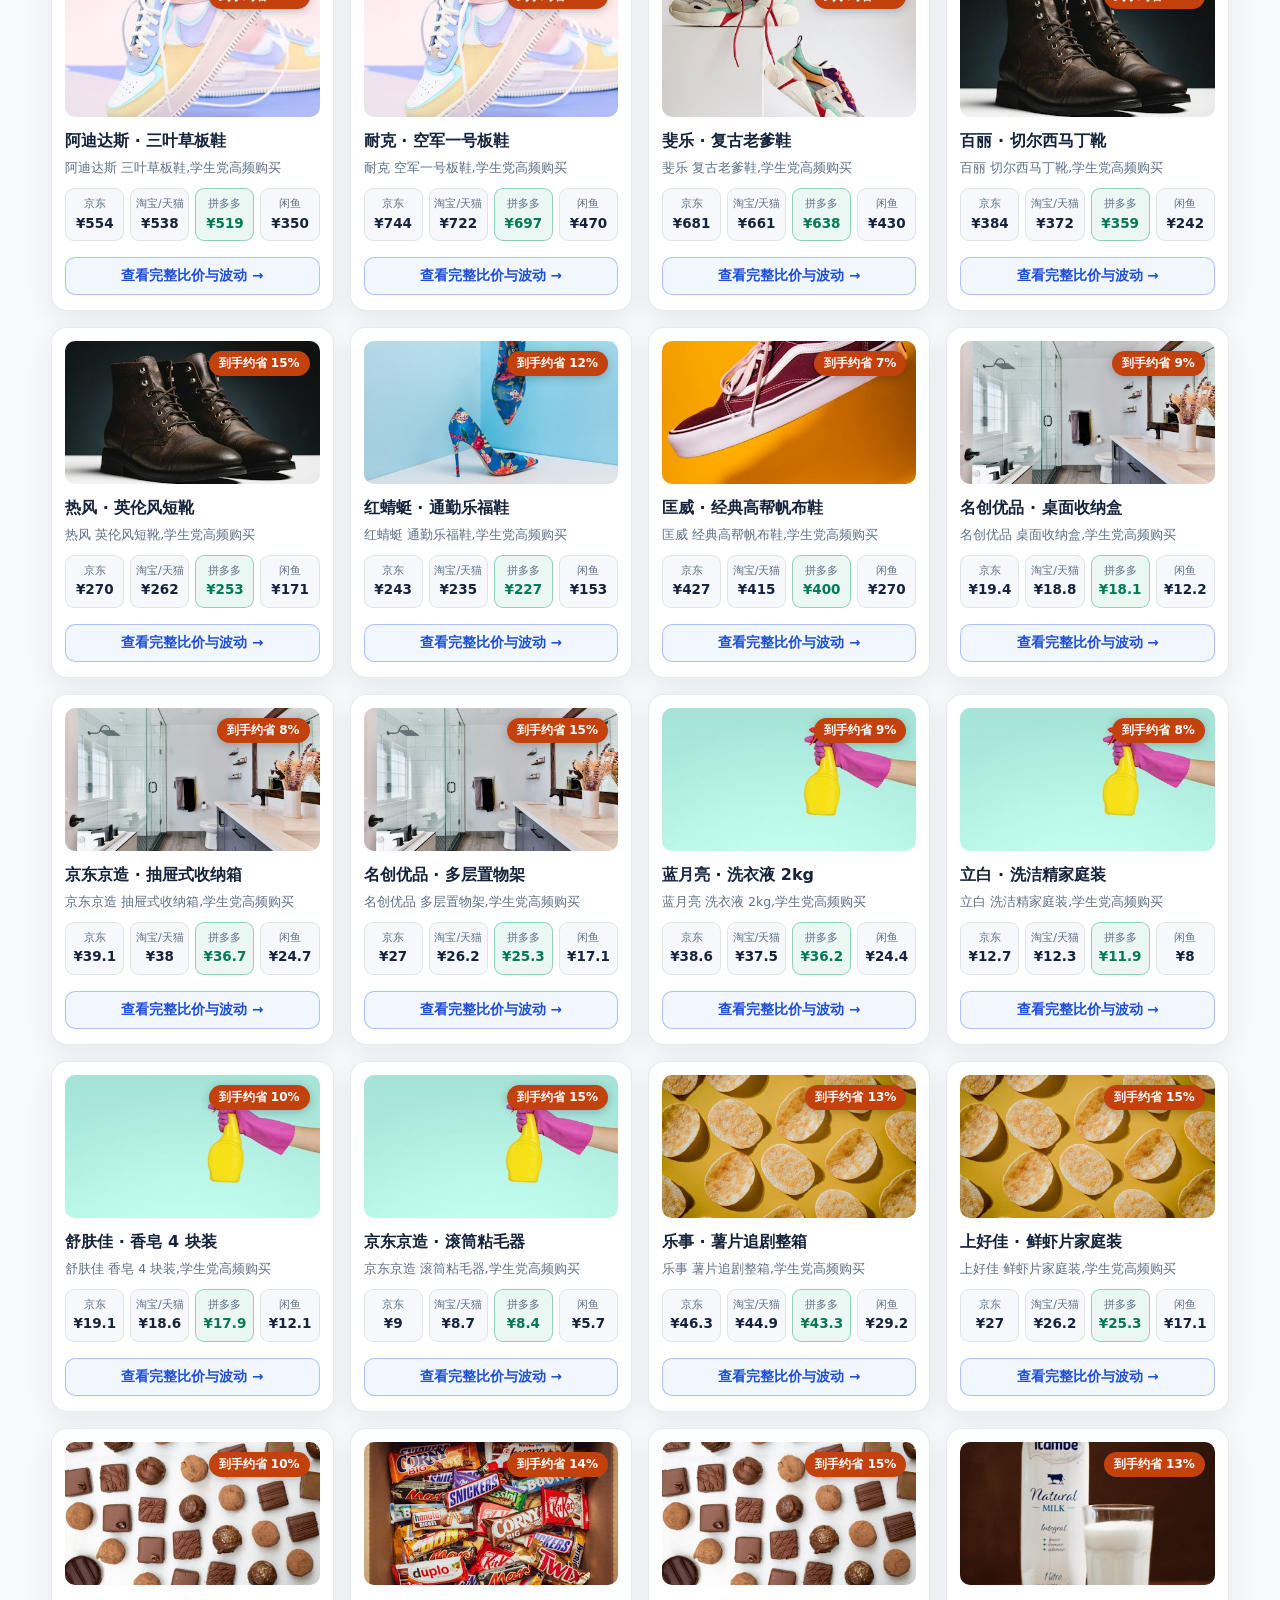
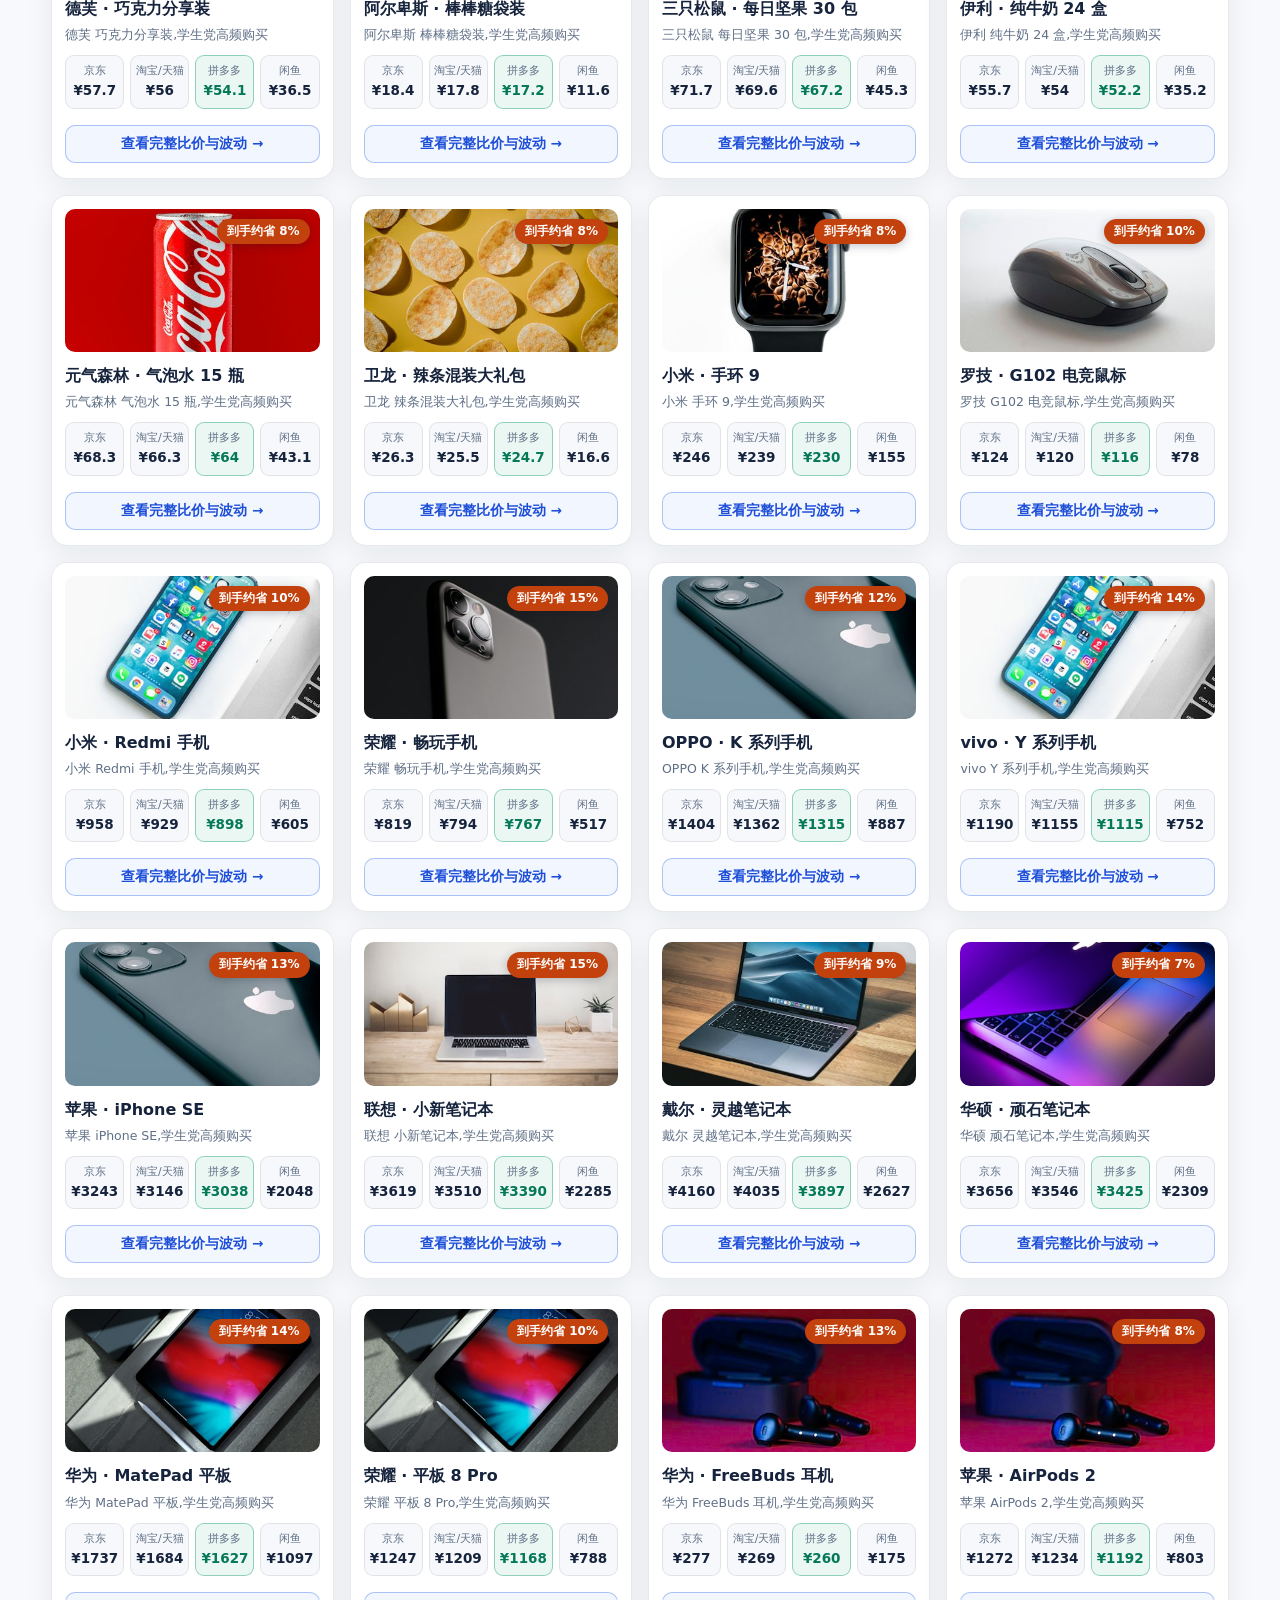
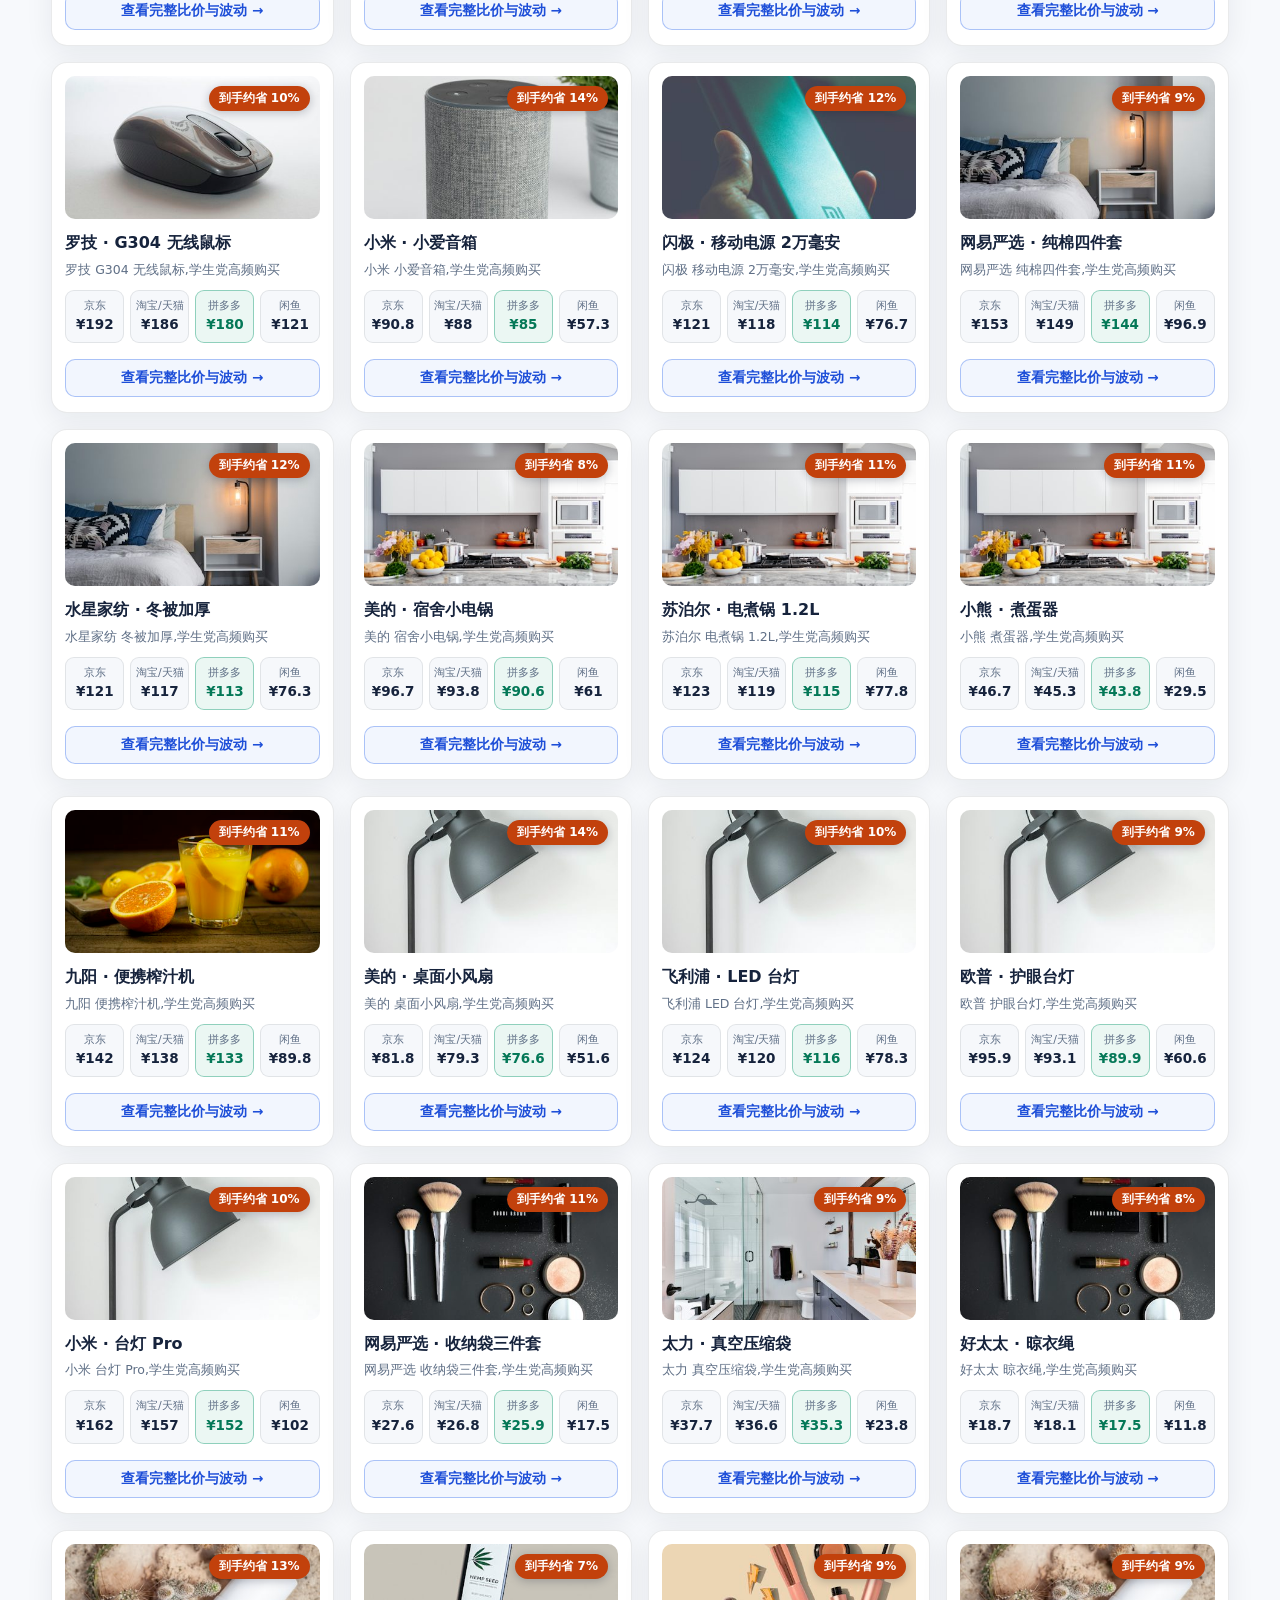
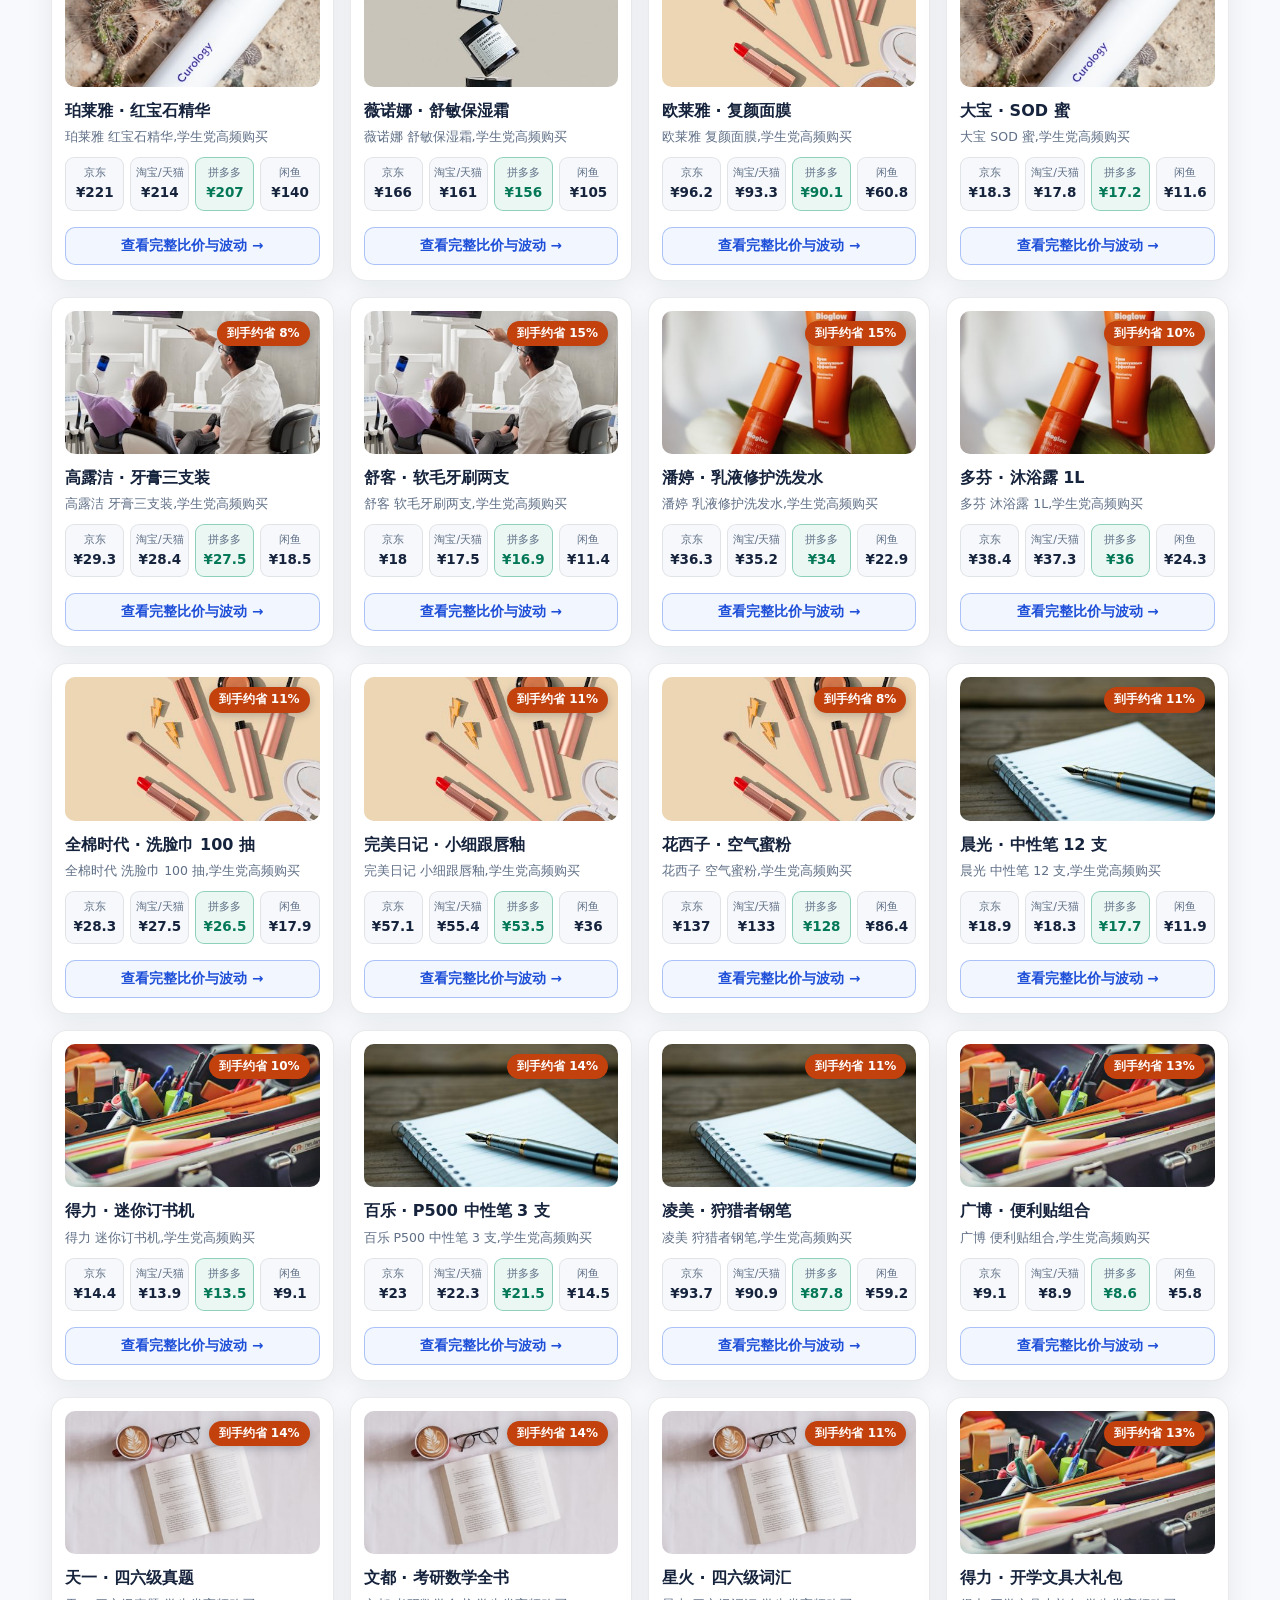
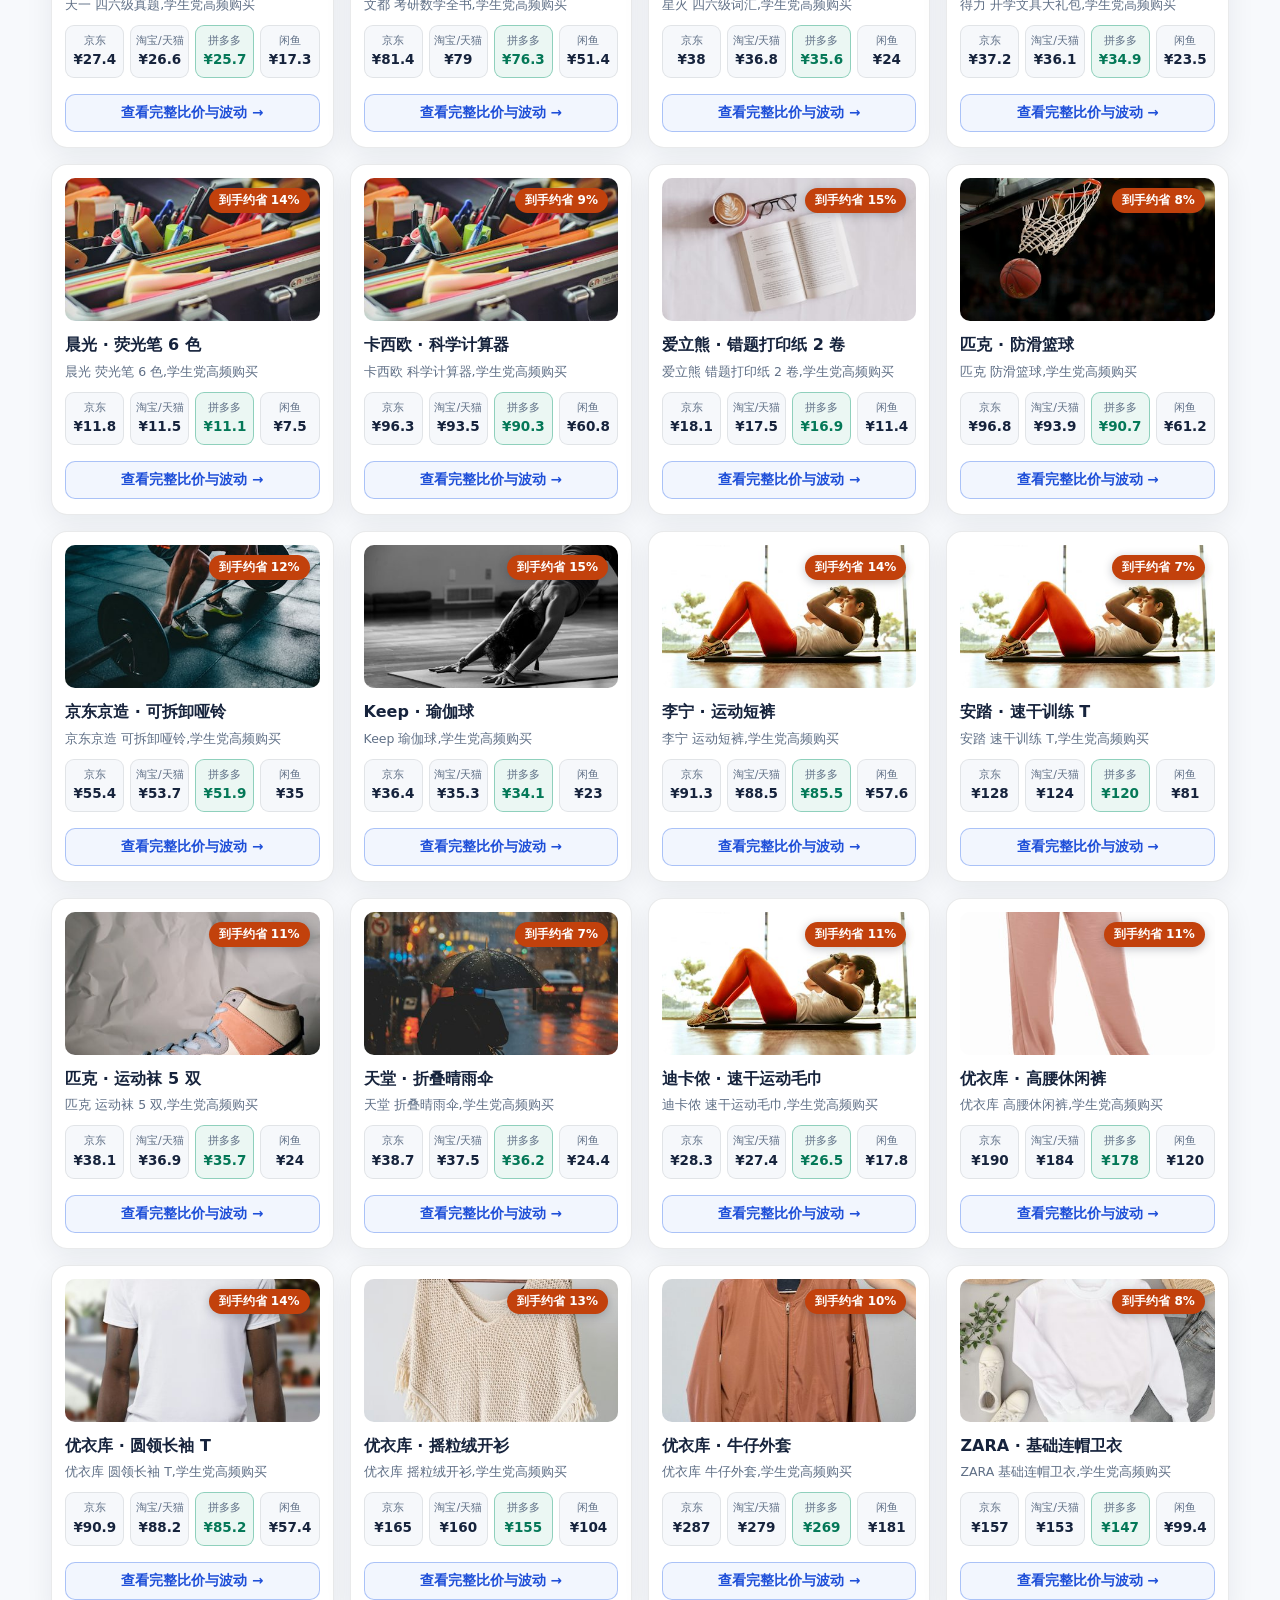
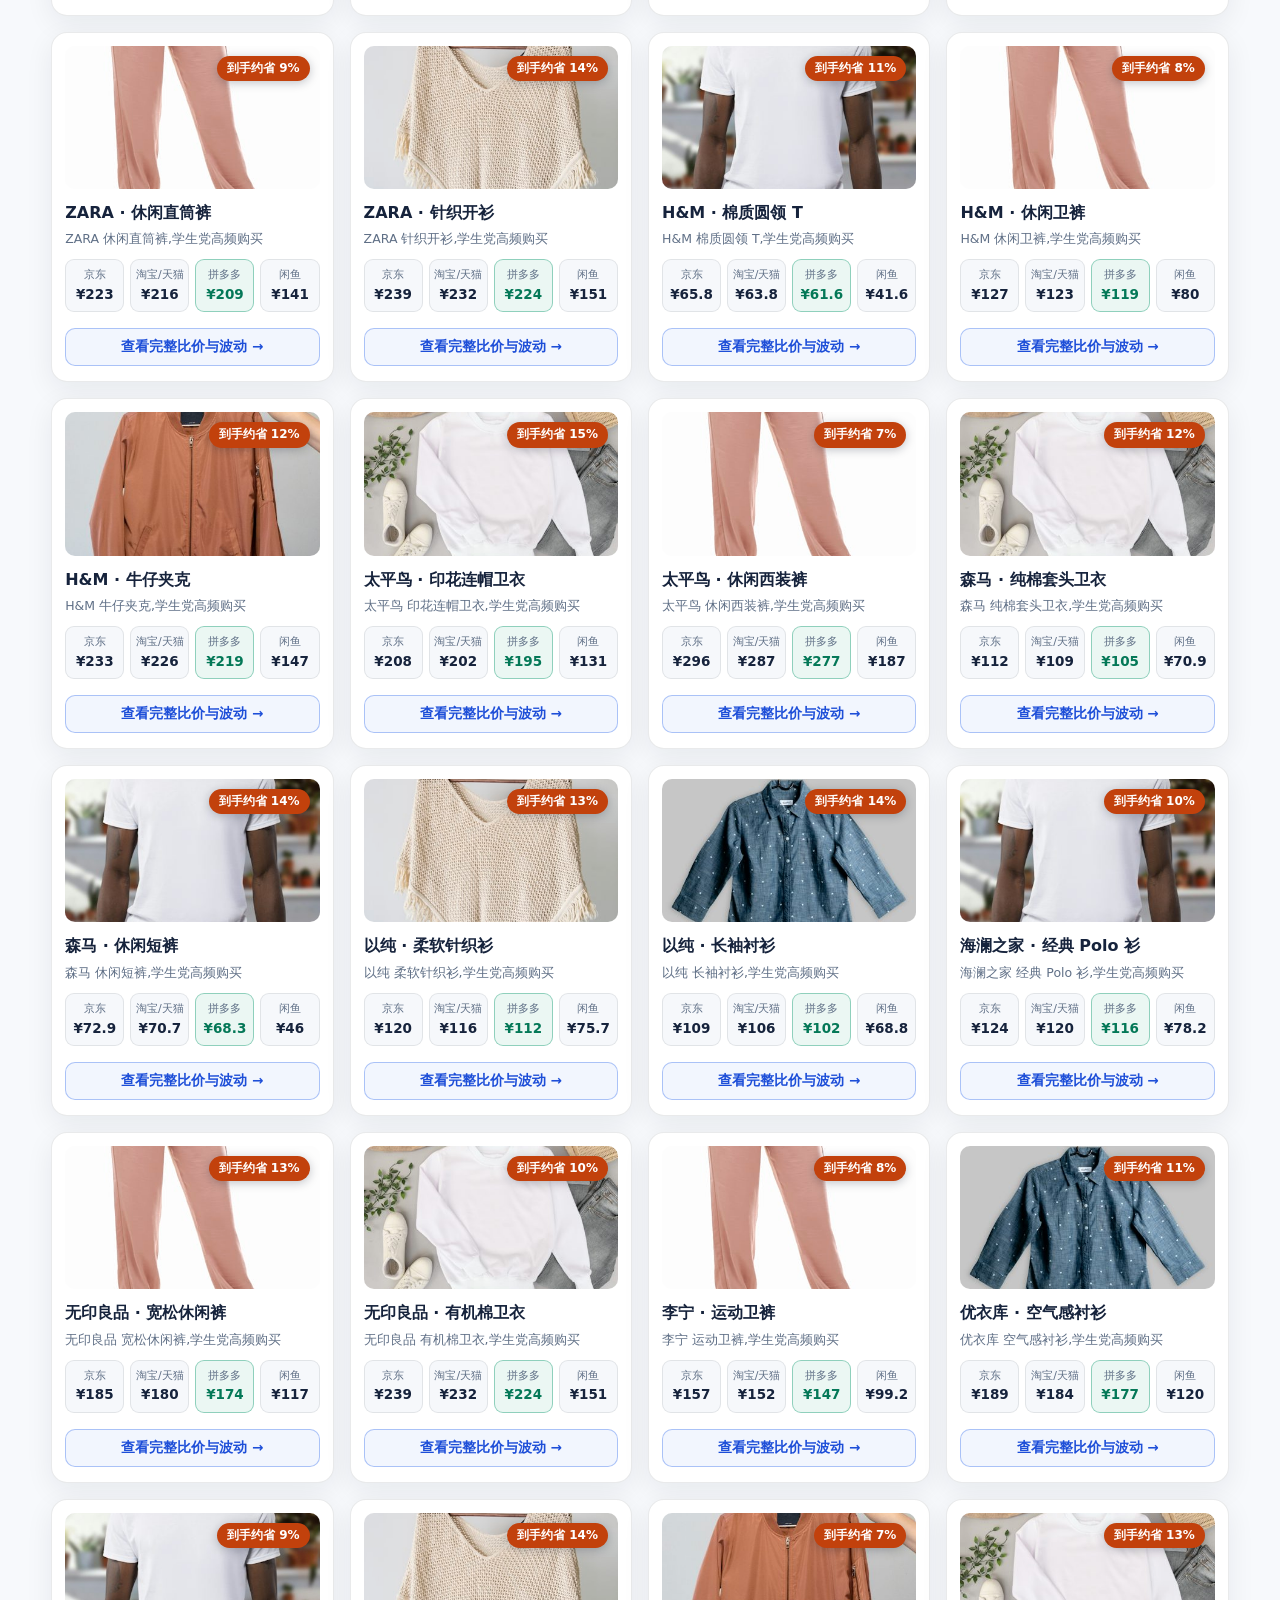
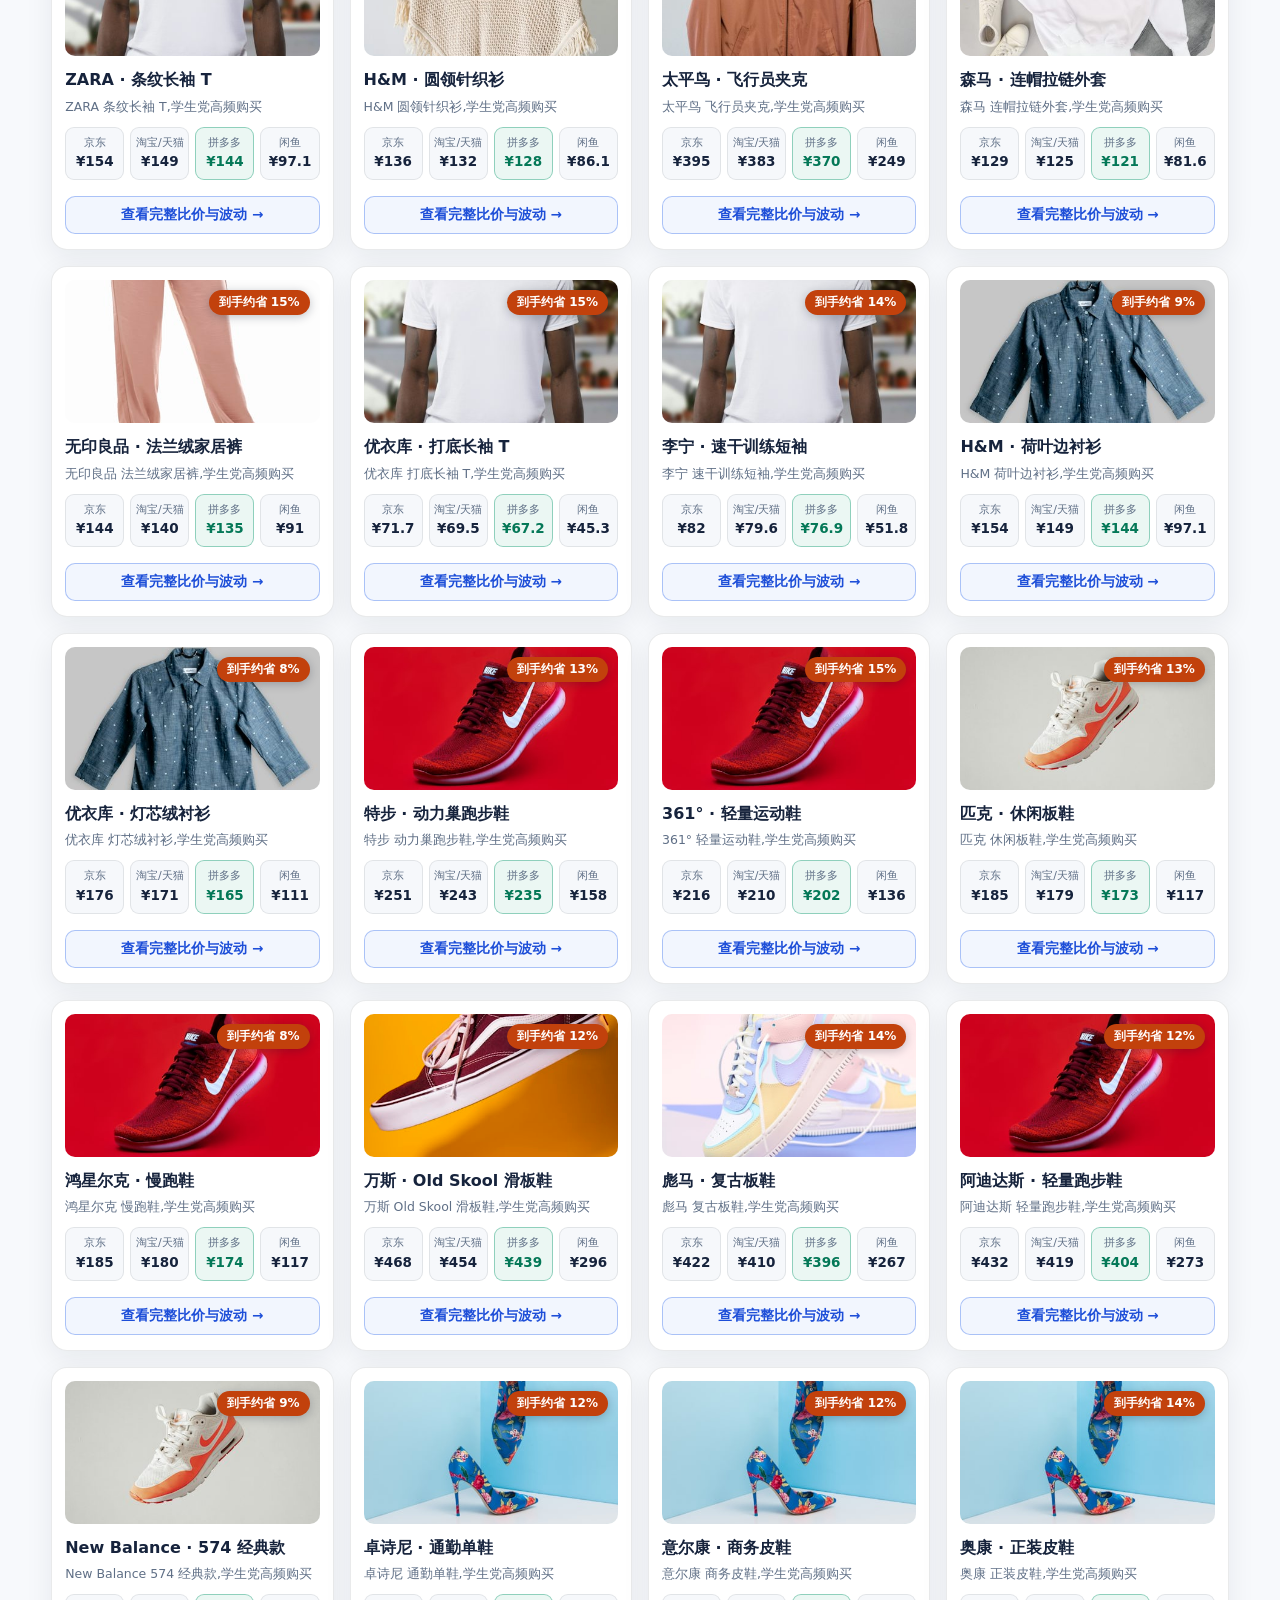
==== commit 1ada5214: "deploy: D:/ZCodeProject/campusprice/index.html" ====
--- a/index.html
+++ b/index.html
@@ -4,7 +4,7 @@
 <meta charset="UTF-8">
 <meta name="viewport" content="width=device-width, initial-scale=1.0">
 <title>学省 CampusPrice · 大学生购物比价与优惠助手</title>
-<meta name="description" content="给大学生的跨平台购物比价工具:京东/淘宝/拼多多/闲鱼/得物同款比价,学生认证优惠汇总,历史价格波动与促销日历,让每一分生活费都花在刀刃上。">
+<meta name="description" content="给大学生的跨平台购物比价工具:京东/淘宝/拼多多/唯品会/闲鱼/得物同款比价,学生认证优惠汇总,历史价格波动与促销日历,让每一分生活费都花在刀刃上。">
 <link rel="canonical" href="https://ppgod886.github.io/campusprice/">
 <meta name="theme-color" content="#2563eb">
 <!-- 社交分享卡片(Open Graph / Twitter):站内原先缺失,分享到微信/QQ/微博/推特时无标题、无摘要、无配图 -->
@@ -12,7 +12,7 @@
 <meta property="og:site_name" content="学省 CampusPrice">
 <meta property="og:locale" content="zh_CN">
 <meta property="og:title" content="学省 CampusPrice · 大学生购物比价与优惠助手">
-<meta property="og:description" content="给大学生的跨平台购物比价工具:京东/淘宝/拼多多/闲鱼/得物同款比价,学生认证优惠汇总,历史价格波动与促销日历。">
+<meta property="og:description" content="给大学生的跨平台购物比价工具:京东/淘宝/拼多多/唯品会/闲鱼/得物同款比价,学生认证优惠汇总,历史价格波动与促销日历。">
 <meta property="og:url" content="https://ppgod886.github.io/campusprice/">
 <meta property="og:image" content="https://ppgod886.github.io/campusprice/assets/img/1606220945770-b5b6c2c55bf1.jpg">
 <meta property="og:image:width" content="420">
@@ -23,7 +23,9 @@
 <meta name="twitter:description" content="六平台同款比价 + 学生认证优惠 + 历史价格波动与促销日历,让每一分生活费都花在刀刃上。">
 <meta name="twitter:image" content="https://ppgod886.github.io/campusprice/assets/img/1606220945770-b5b6c2c55bf1.jpg">
 <link rel="icon" href="data:image/svg+xml,<svg xmlns='http://www.w3.org/2000/svg' viewBox='0 0 100 100'><text y='.9em' font-size='90'>🎓</text></svg>">
-<link rel="stylesheet" href="assets/style.css?v=1790189228">
+<link rel="stylesheet" href="assets/style.css?v=1790190051">
+<!-- 关闭 JS 时 .reveal 的初始 opacity:0 没有任何脚本会摘掉,整页几乎全白;这里让静态内容直接可见 -->
+<noscript><style>.reveal{opacity:1;transform:none}</style></noscript>
 </head>
 <body>
 
@@ -189,7 +191,7 @@
 </footer>
 
 <script src="assets/chart.umd.min.js?v=1"></script>
-<script src="assets/main.js?v=1790189228"></script>
+<script src="assets/main.js?v=1790190051"></script>
 <script>
 /* 兜底:若 assets/main.js 网络加载或执行失败,首屏动态区域会保持为空,这里补一条可读提示 */
 window.addEventListener('load', function () {
--- a/assets/style.css
+++ b/assets/style.css
@@ -26,6 +26,18 @@
 button{font-family:inherit;cursor:pointer}
 /* 触屏:去掉点击时的灰色高亮块,并去掉 300ms 点击延迟 */
 a,button,select,input,label{-webkit-tap-highlight-color:transparent;touch-action:manipulation}
+/* 读屏专用隐藏文本:212 个「查看完整比价与波动」、6 个「去购买 ↗」原本名称完全相同,
+   靠它补上「哪件商品 / 哪个平台」才可区分 */
+.sr-only{position:absolute;width:1px;height:1px;margin:-1px;padding:0;overflow:hidden;clip:rect(0 0 0 0);clip-path:inset(50%);white-space:nowrap;border:0}
+/* 键盘焦点可见:只在键盘操作时描边,鼠标 / 触屏下的外观不变 */
+a:focus-visible,button:focus-visible,select:focus-visible{outline:2px solid #2563eb;outline-offset:2px}
+/* Hero 搜索框原本只有 outline:none、没有任何替代焦点样式(WCAG 2.4.7),这里给胶囊加同款蓝色光环 */
+.search:focus-within{border-color:var(--blue);box-shadow:0 0 0 3px rgba(37,99,235,.14)}
+/* 跳转链接的落点(整块 main)由程序聚焦,不需要描边 */
+main:focus{outline:none}
+/* 「跳到主要内容」:默认藏在视口上方,键盘 Tab 到时才出现在顶部 */
+.skip-link{position:fixed;left:50%;top:8px;transform:translate(-50%,-200%);z-index:200;padding:10px 18px;border-radius:999px;background:#fff;border:1px solid rgba(37,99,235,.45);color:#1d4ed8;font-size:14px;font-weight:700;box-shadow:var(--shadow);transition:transform .2s}
+.skip-link:focus{transform:translate(-50%,0)}
 /* 移动端菜单展开时锁定背景滚动(避免在浮层下方误滚页面) */
 body.menu-open{overflow:hidden}
 section{scroll-margin-top:84px}
@@ -57,7 +69,7 @@
 .hero-sub{max-width:660px;margin:18px auto 0;color:#3d4c63;font-size:16.5px}
 .search{display:flex;max-width:640px;margin:30px auto 0;background:var(--card);border:1px solid var(--line);border-radius:999px;padding:6px;box-shadow:var(--shadow)}
 .search input{flex:1;background:none;border:none;outline:none;color:var(--text);font-size:15px;padding:10px 20px;font-family:inherit;min-width:0}
-.search input::placeholder{color:#93a3b8}
+.search input::placeholder{color:#64748b}
 .search button{border:none;border-radius:999px;padding:11px 26px;background:linear-gradient(90deg,#2563eb,#0ea5e9);color:#fff;font-weight:800;font-size:15px;white-space:nowrap}
 .search button:hover{filter:brightness(1.08)}
 .hero-note{margin-top:14px;color:#5f6f86;font-size:13px}
@@ -84,7 +96,7 @@
 .brand-bar{display:flex;align-items:center;gap:8px;flex-wrap:wrap;margin:-4px 0 14px;font-size:13px;color:var(--muted)}
 .brand-bar select{padding:7px 12px;border-radius:9px;border:1px solid var(--line);background:#fff;color:var(--text);font-size:13px;font-family:inherit;outline:none;cursor:pointer}
 .brand-bar select:focus{border-color:var(--blue);box-shadow:0 0 0 3px rgba(37,99,235,.12)}
-.brand-tip{font-size:12px;color:#93a3b8}
+.brand-tip{font-size:12px;color:var(--muted)}
 
 /* ============ 商品卡片 ============ */
 .grid{display:grid;grid-template-columns:repeat(auto-fill,minmax(228px,1fr));gap:16px}
@@ -96,7 +108,7 @@
 .card-photo::after{content:attr(data-emoji);position:absolute;inset:0;display:none;place-items:center;font-size:52px;background:linear-gradient(135deg,rgba(37,99,235,.14),rgba(14,165,233,.12))}
 .card-photo.noimg img{display:none}
 .card-photo.noimg::after{display:grid}
-.card-photo .save-badge{position:absolute;top:10px;right:10px;background:#ea580c;color:#fff;font-size:12px;font-weight:800;padding:3px 10px;border-radius:999px;box-shadow:0 2px 10px rgba(15,23,42,.25)}
+.card-photo .save-badge{position:absolute;top:10px;right:10px;background:#c2410c;color:#fff;font-size:12px;font-weight:800;padding:3px 10px;border-radius:999px;box-shadow:0 2px 10px rgba(15,23,42,.25)}
 .card-name{font-size:16px;font-weight:800}
 .card-sell{color:var(--muted);font-size:12.5px;margin-top:4px;min-height:20px;white-space:nowrap;overflow:hidden;text-overflow:ellipsis}
 .card-p4{display:grid;grid-template-columns:repeat(4,1fr);gap:6px;margin:10px 0 4px}
@@ -137,7 +149,7 @@
 .src-stat{background:#f6f8fb;border:1px solid var(--line);border-radius:12px;padding:12px 16px}
 .src-stat .m-num{color:#1d4ed8}
 .src-stat .m-num.green{color:#047857}
-.src-stat .m-num.orange{color:#ea580c}
+.src-stat .m-num.orange{color:#c2410c}
 .src-stat .m-lbl{font-size:11.5px;color:var(--muted);margin-top:2px}
 .src-table{width:100%;border-collapse:collapse;font-size:13.5px}
 .src-table th{text-align:left;color:var(--muted);font-weight:600;padding:9px 10px;border-bottom:1px solid var(--line);white-space:nowrap}
@@ -148,7 +160,7 @@
 .promo-tag{display:inline-block;padding:2px 9px;border-radius:999px;background:rgba(234,88,12,.09);border:1px solid rgba(234,88,12,.28);color:#c2410c;font-size:11.5px;margin:1px 3px 1px 0}
 .stu-tag{display:inline-block;padding:2px 9px;border-radius:999px;background:rgba(37,99,235,.08);border:1px solid rgba(37,99,235,.28);color:#1d4ed8;font-size:11.5px;margin:1px 0}
 .price-badge{display:inline-block;margin-left:6px;padding:1px 8px;border-radius:999px;background:#047857;color:#fff;font-size:11px;font-weight:700;vertical-align:1px}
-.strike{color:#94a3b8;text-decoration:line-through;font-weight:600;font-size:12px}
+.strike{color:#64748b;text-decoration:line-through;font-weight:600;font-size:12px}
 .buy-link{padding:6px 14px;border-radius:8px;border:1px solid rgba(37,99,235,.4);background:rgba(37,99,235,.07);color:#1d4ed8;font-size:12.5px;font-weight:700;white-space:nowrap;cursor:pointer;transition:.2s;display:inline-block}
 .buy-link:hover{background:rgba(37,99,235,.16)}
 /* 7 列比价表在窄屏必然横向滚动:仅小屏提示可滑动,避免用户以为右侧几列不存在 */
@@ -186,9 +198,9 @@
 .cal-card.hot{border-color:rgba(234,88,12,.5);background:linear-gradient(135deg,rgba(234,88,12,.06),rgba(249,115,22,.05))}
 .cal-badge{float:right;font-size:11px;font-weight:800;padding:2px 9px;border-radius:999px}
 .cal-badge.nowb{background:#2563eb;color:#fff}
-.cal-badge.highb{background:rgba(234,88,12,.12);color:#c2410c}
+.cal-badge.highb{background:rgba(234,88,12,.09);color:#c2410c}
 .cal-badge.midb{background:rgba(37,99,235,.1);color:#1d4ed8}
-.cal-badge.lowb{background:rgba(15,23,42,.06);color:#64748b}
+.cal-badge.lowb{background:rgba(15,23,42,.06);color:var(--muted)}
 
 /* ============ 学生优惠 ============ */
 .stu-grid{display:grid;grid-template-columns:repeat(3,1fr);gap:16px}
@@ -202,8 +214,9 @@
 .footer{border-top:1px solid var(--line);padding:44px 0 54px;text-align:center;background:var(--bg-alt)}
 .f-logo{font-size:19px;font-weight:800;margin-bottom:10px}
 .f-logo span{background:linear-gradient(90deg,var(--blue),var(--blue2));-webkit-background-clip:text;background-clip:text;-webkit-text-fill-color:transparent}
-/* .footer p 的权重(0,1,1)高于 .f-note(0,1,0),故此处加一层 .footer 保证说明文字样式生效 */
-.footer .f-note{color:#7c8aa0;font-size:12.5px;margin-top:8px}
+/* .footer p 的权重(0,1,1)高于 .f-note(0,1,0),故此处加一层 .footer 保证说明文字样式生效
+   (#7c8aa0 在 #eef3f9 上实测仅 3.14:1,低于 AA 的 4.5:1,改用 --muted,实测 4.59:1) */
+.footer .f-note{color:var(--muted);font-size:12.5px;margin-top:8px}
 .footer p{color:var(--muted);font-size:13.5px}
 
 /* ============ 动效 ============ */
@@ -217,8 +230,10 @@
   .stu-grid{grid-template-columns:repeat(2,1fr)}
   .burger{display:grid}
   /* max-height 两行:第二行按视口高度收缩,横屏/小屏不会把菜单撑出屏幕外 */
-  .nav-links{position:fixed;top:64px;right:0;left:0;background:rgba(255,255,255,.98);flex-direction:column;padding:22px;gap:18px;border-bottom:1px solid var(--line);transform:translateY(-130%);transition:.3s;z-index:-1;box-shadow:0 16px 40px rgba(15,23,42,.1);max-height:calc(100vh - 64px);max-height:calc(100dvh - 64px);overflow-y:auto;overscroll-behavior:contain}
-  .nav-links.open{transform:none}
+  /* visibility:hidden 让收起的菜单同时退出可访问树与 Tab 顺序:
+     否则它只是被 translateY 移到屏幕外,键盘仍会一格一格停在看不见的菜单项上 */
+  .nav-links{position:fixed;top:64px;right:0;left:0;background:rgba(255,255,255,.98);flex-direction:column;padding:22px;gap:18px;border-bottom:1px solid var(--line);transform:translateY(-130%);transition:.3s;z-index:-1;box-shadow:0 16px 40px rgba(15,23,42,.1);visibility:hidden;max-height:calc(100vh - 64px);max-height:calc(100dvh - 64px);overflow-y:auto;overscroll-behavior:contain}
+  .nav-links.open{transform:none;visibility:visible}
   /* 菜单项整行可点,高度 ≥44px(原来只有文字本身可点,手指容易点空) */
   .nav-links a{display:block;width:100%;padding:11px 12px;text-align:center}
   .nav-links a:active{background:rgba(37,99,235,.07)}
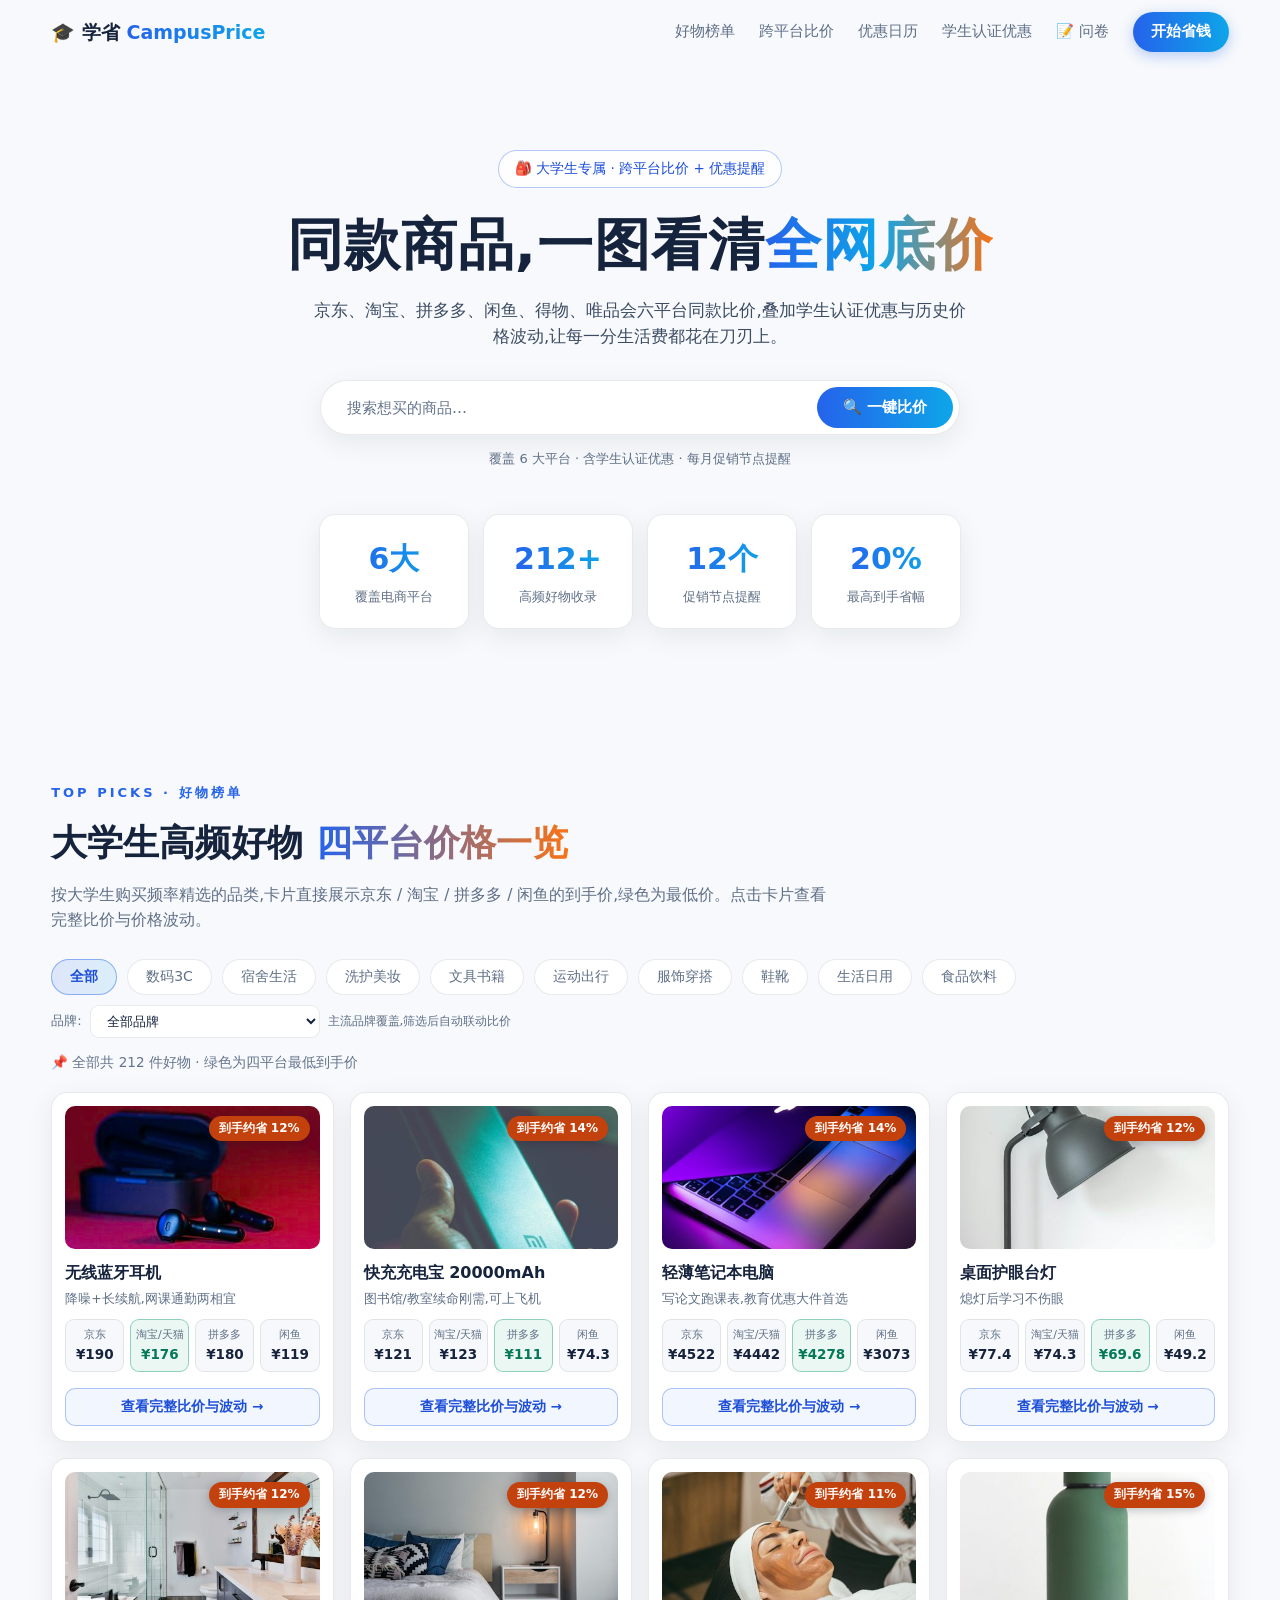
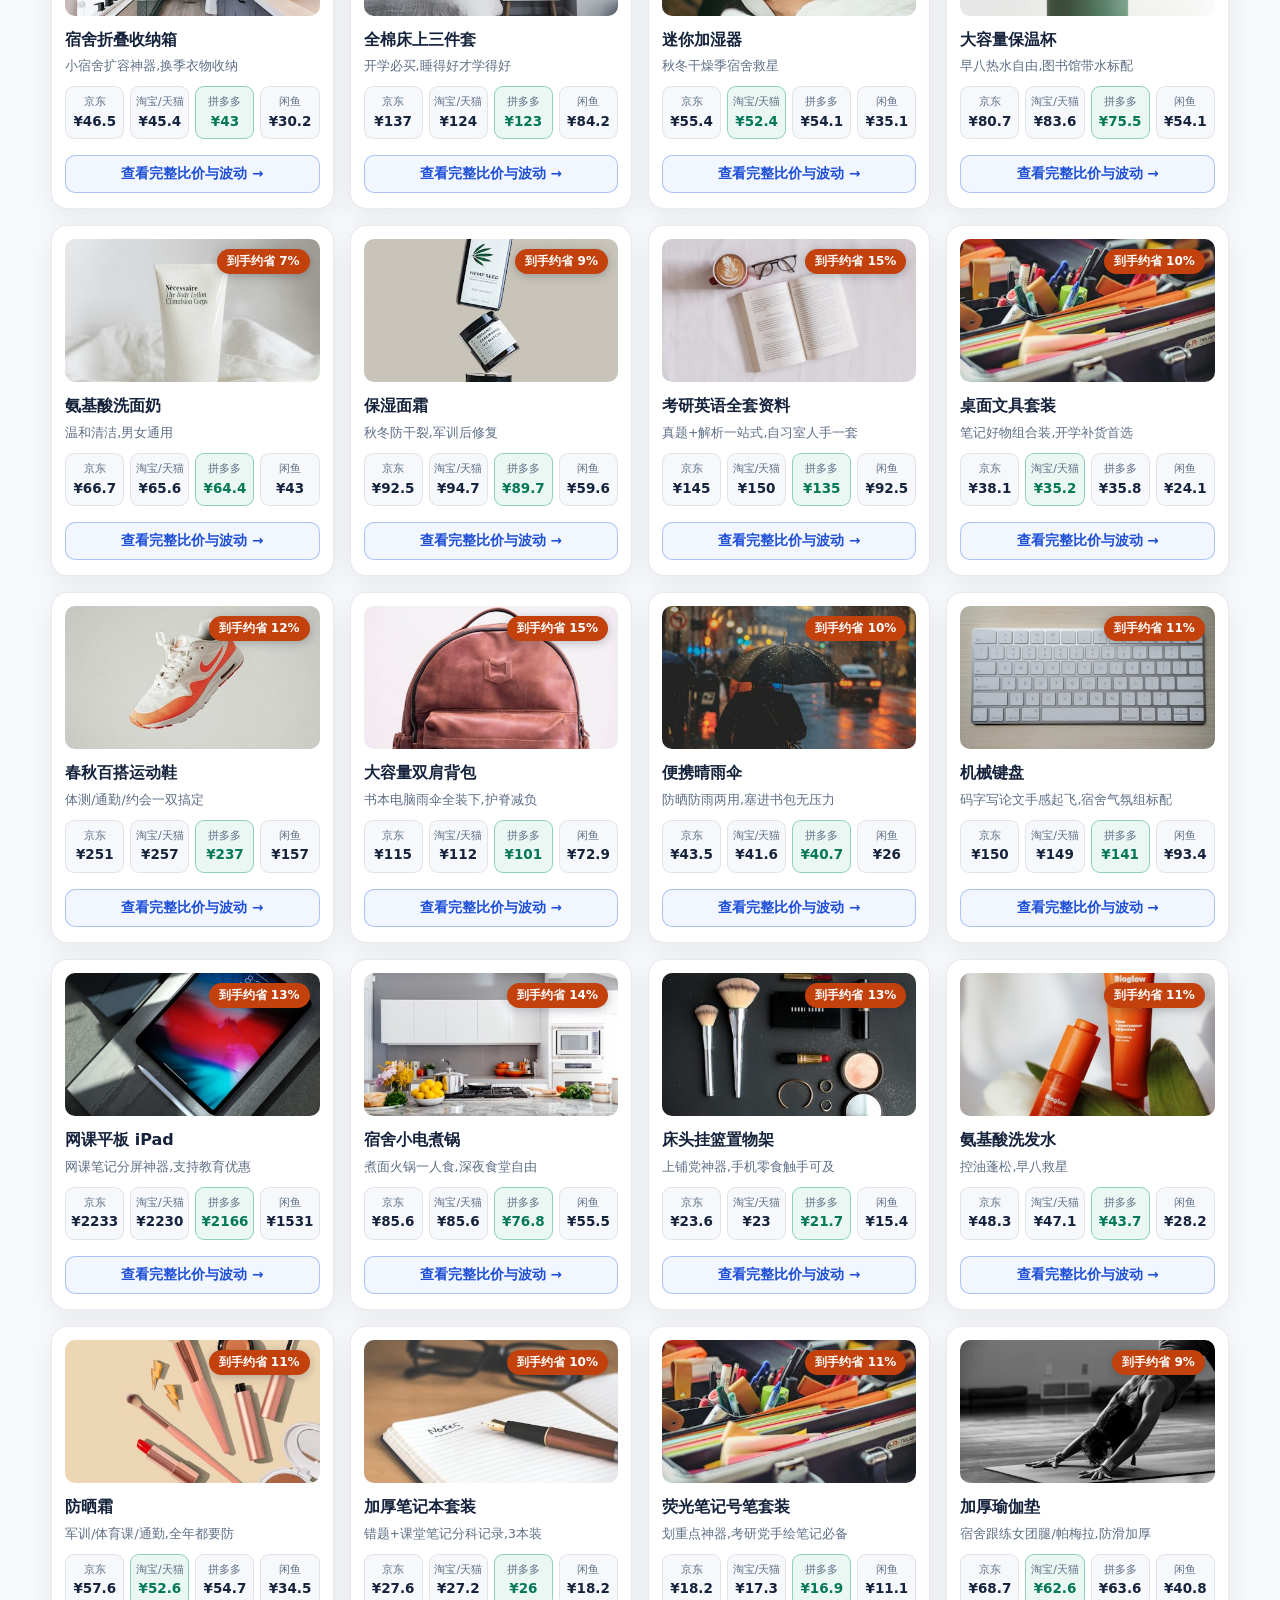
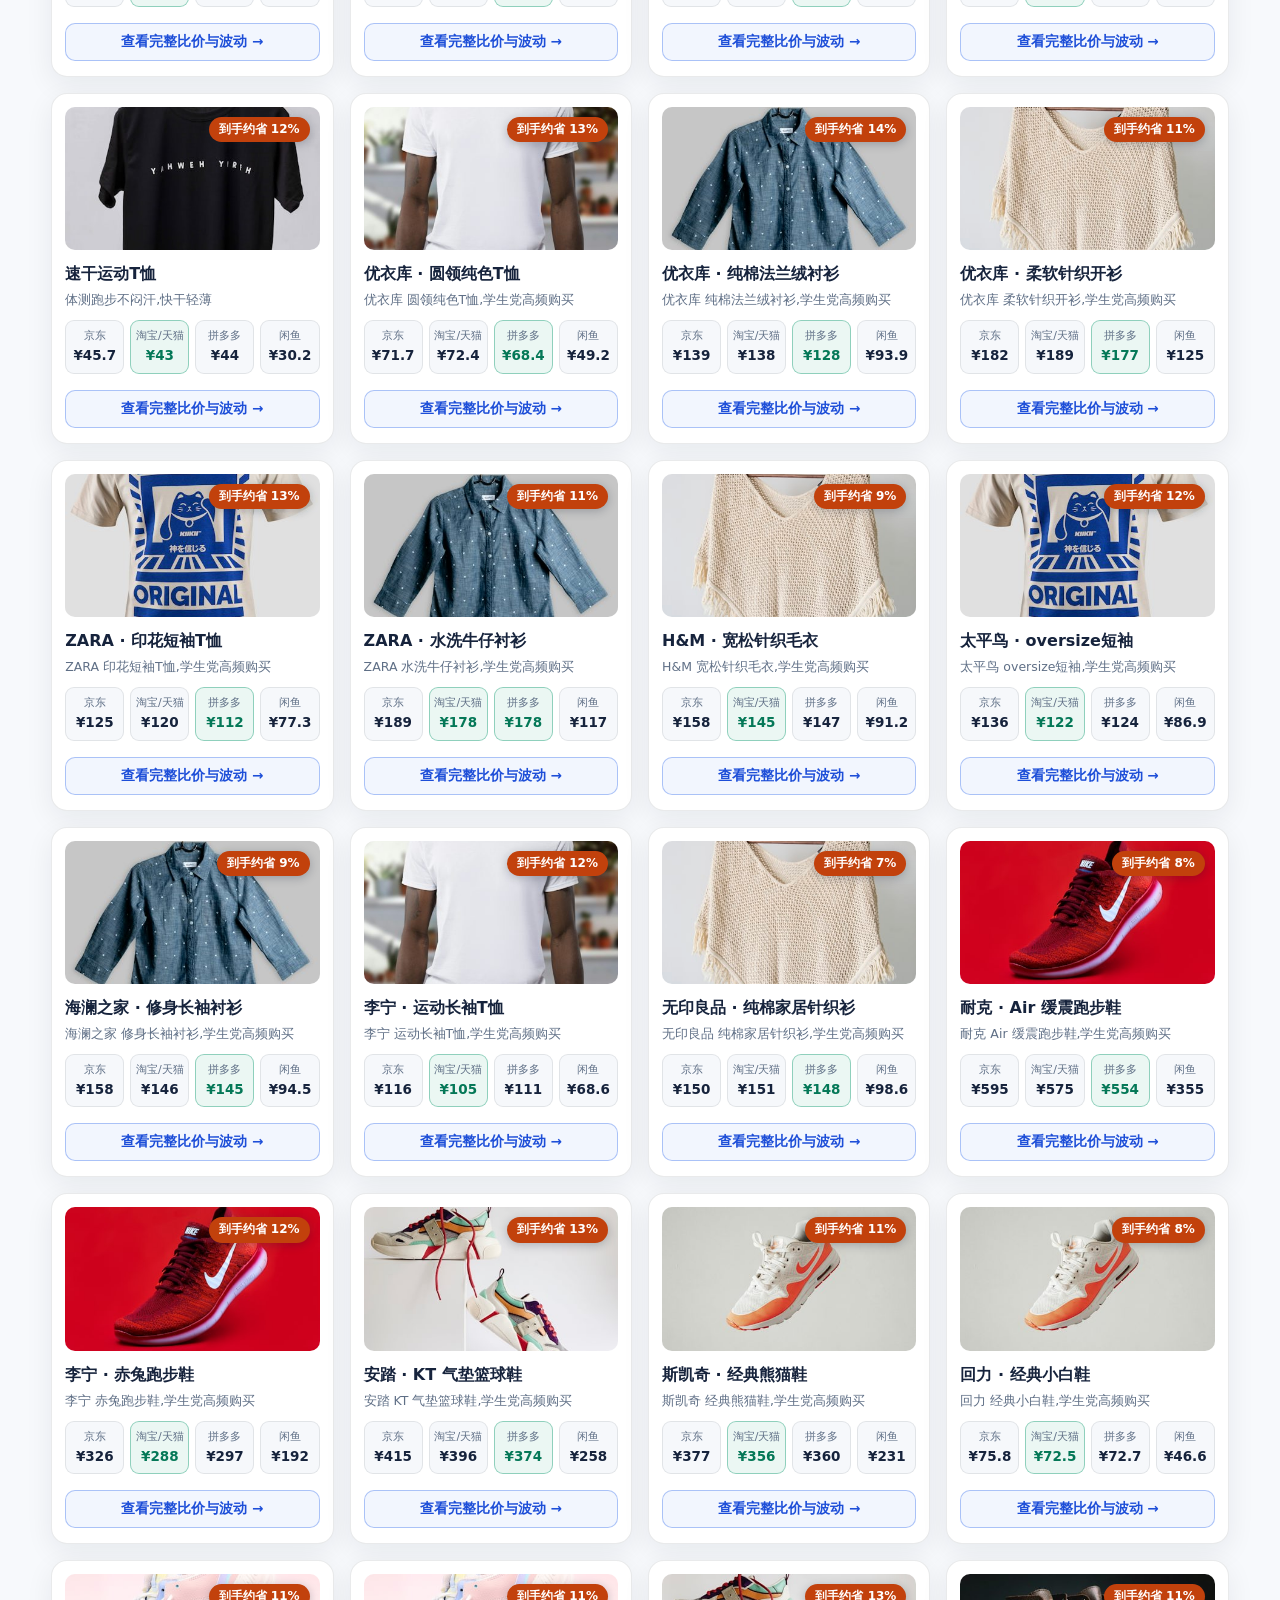
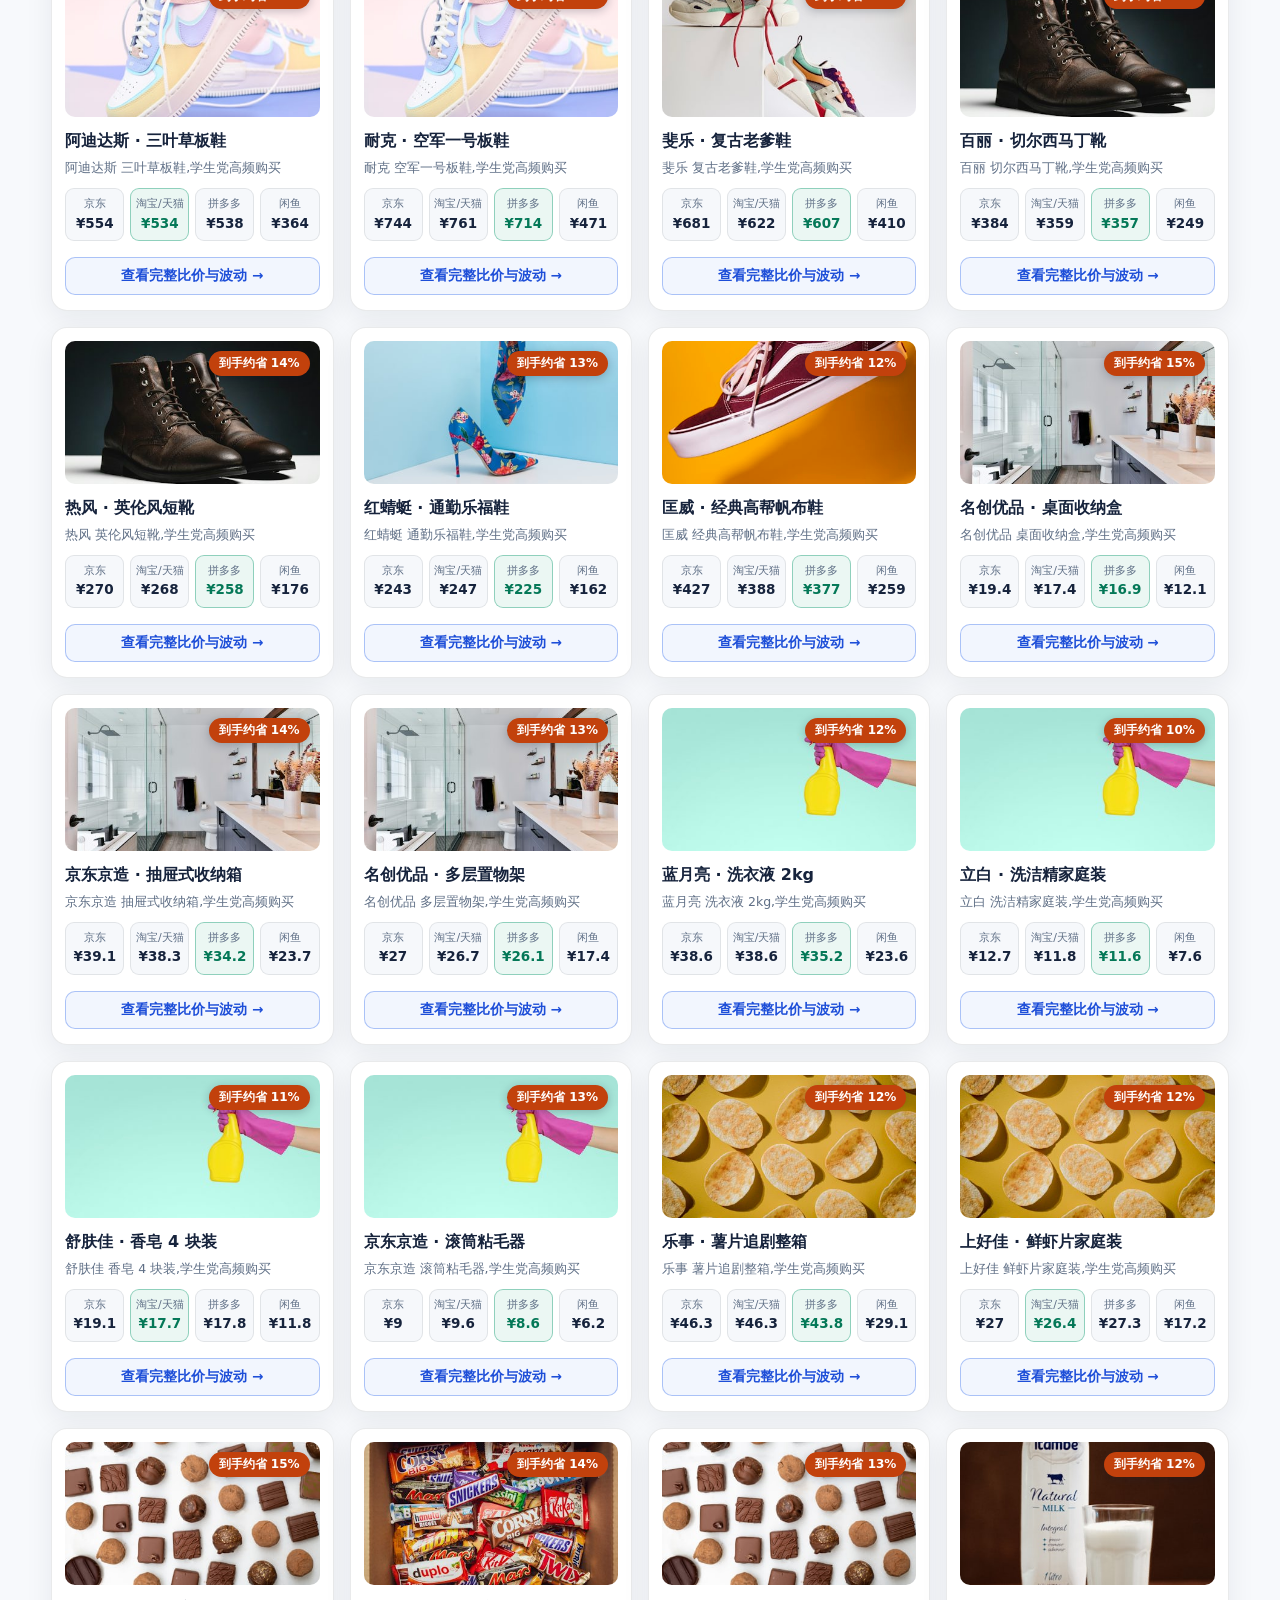
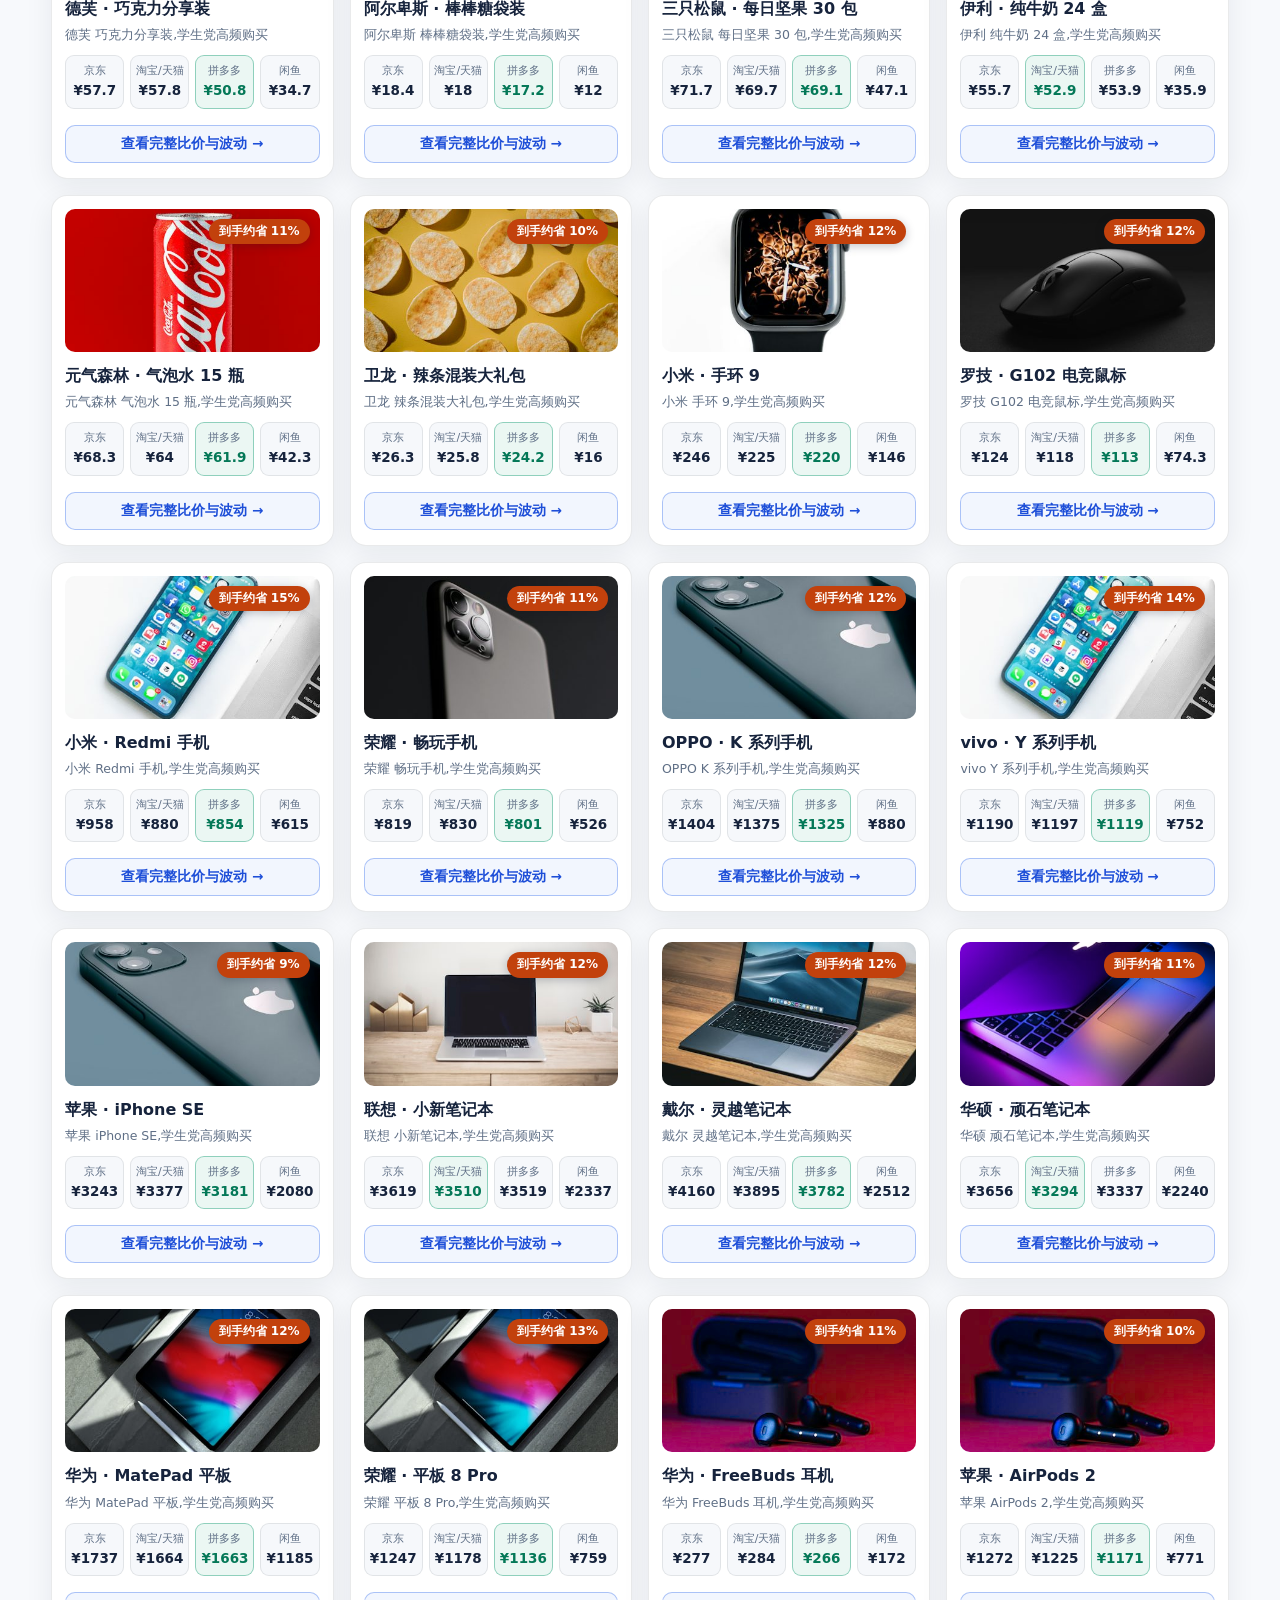
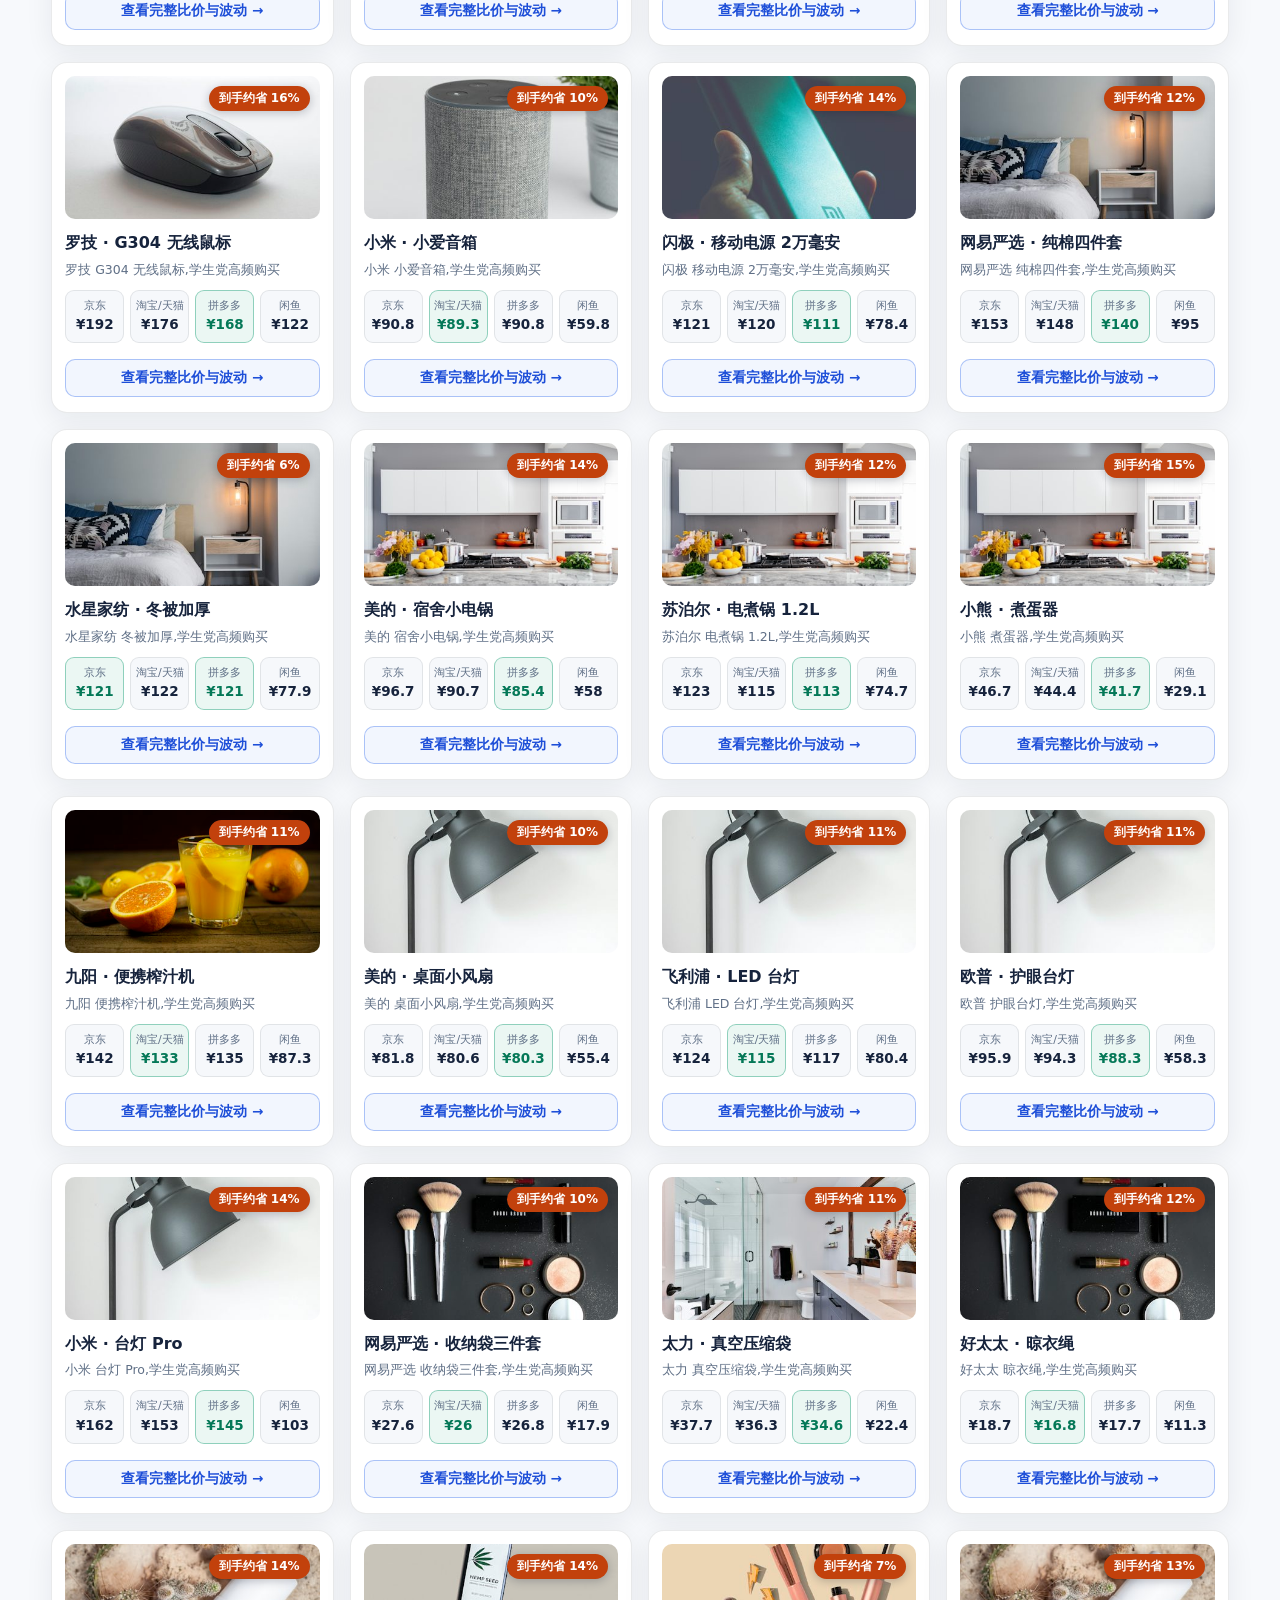
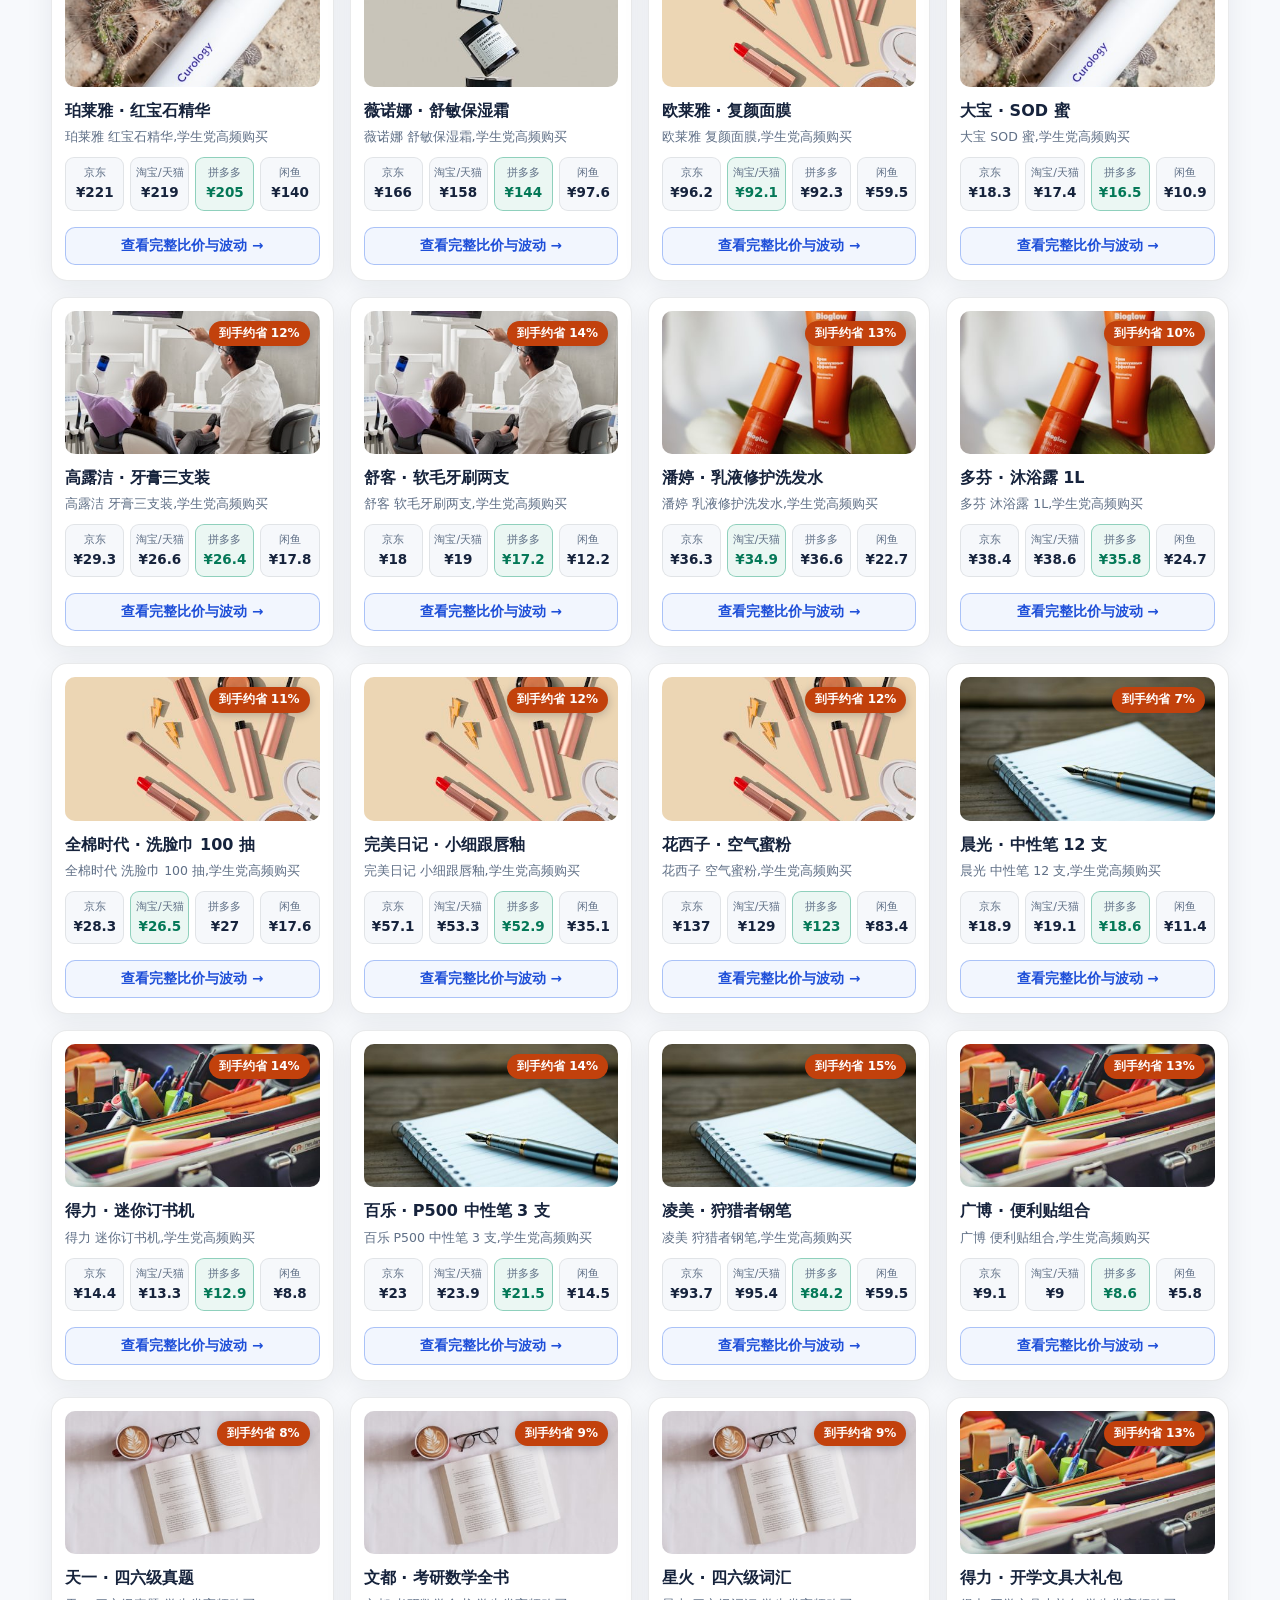
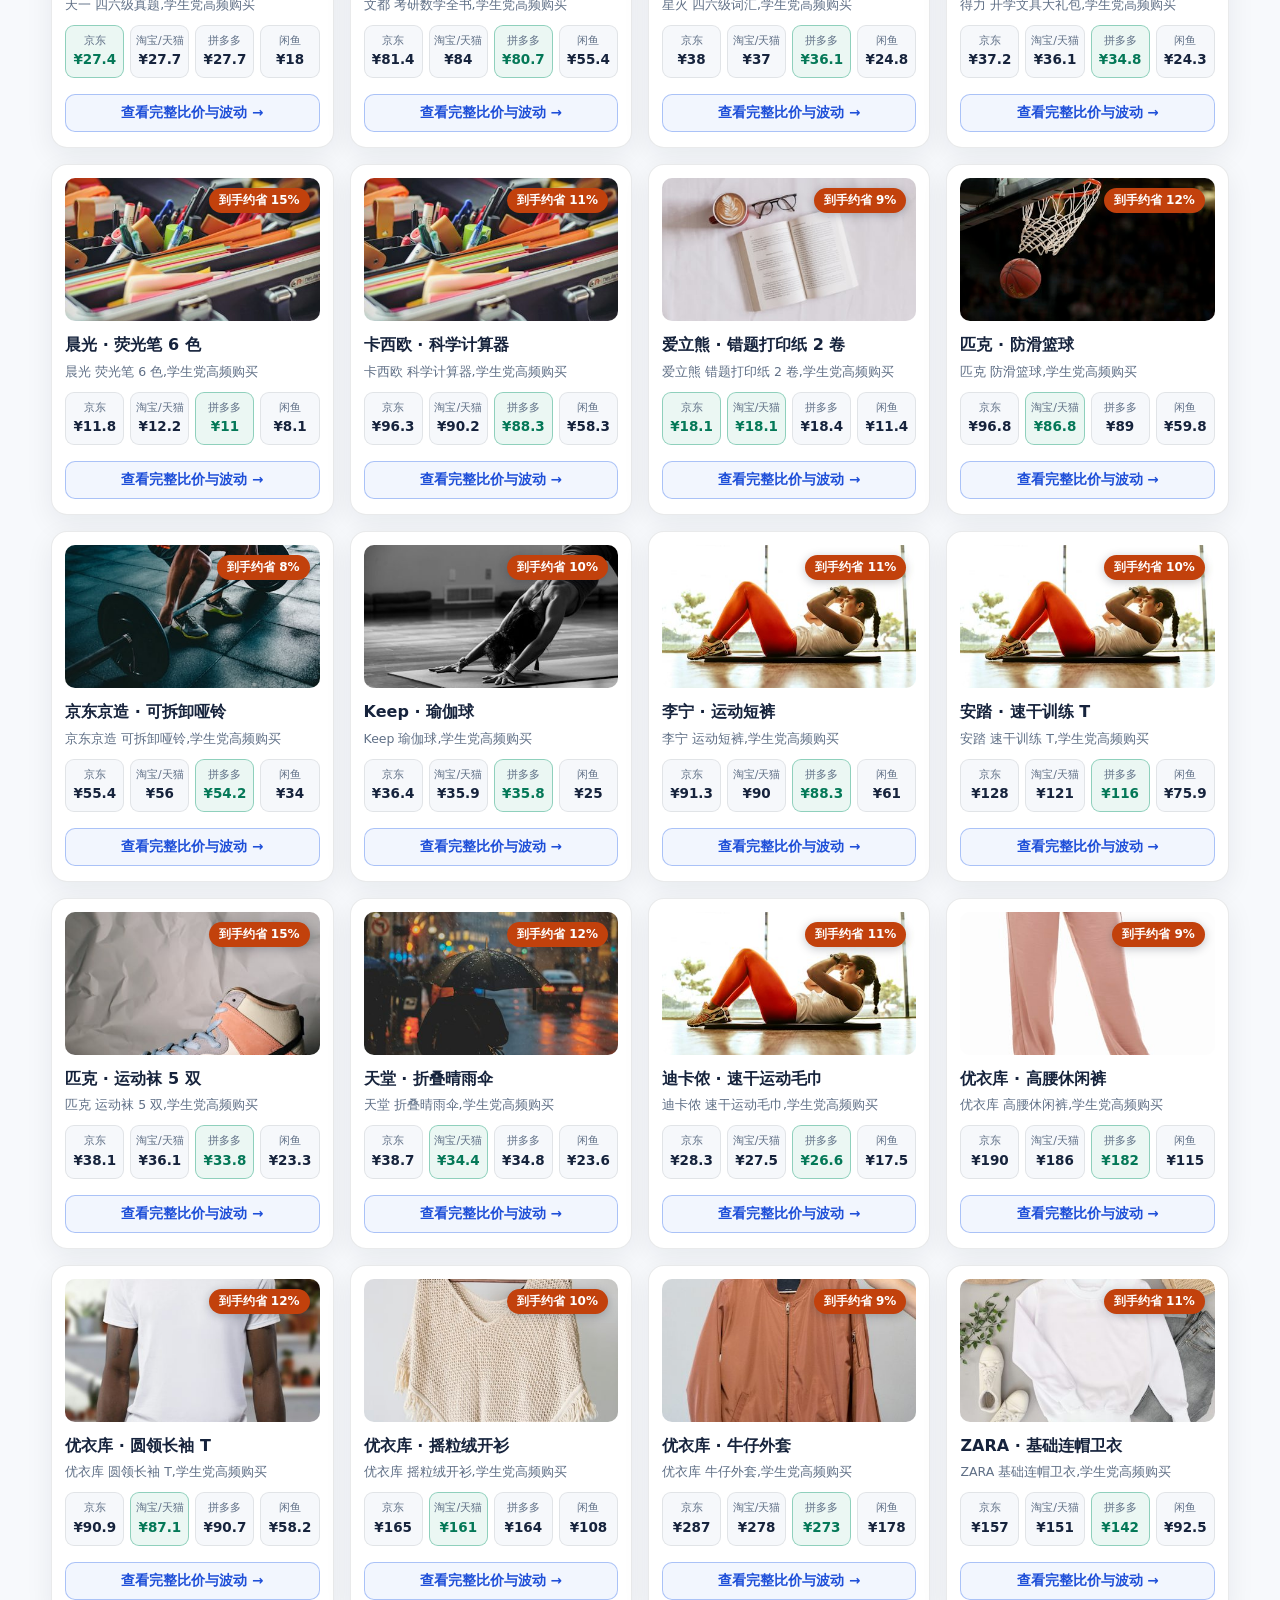
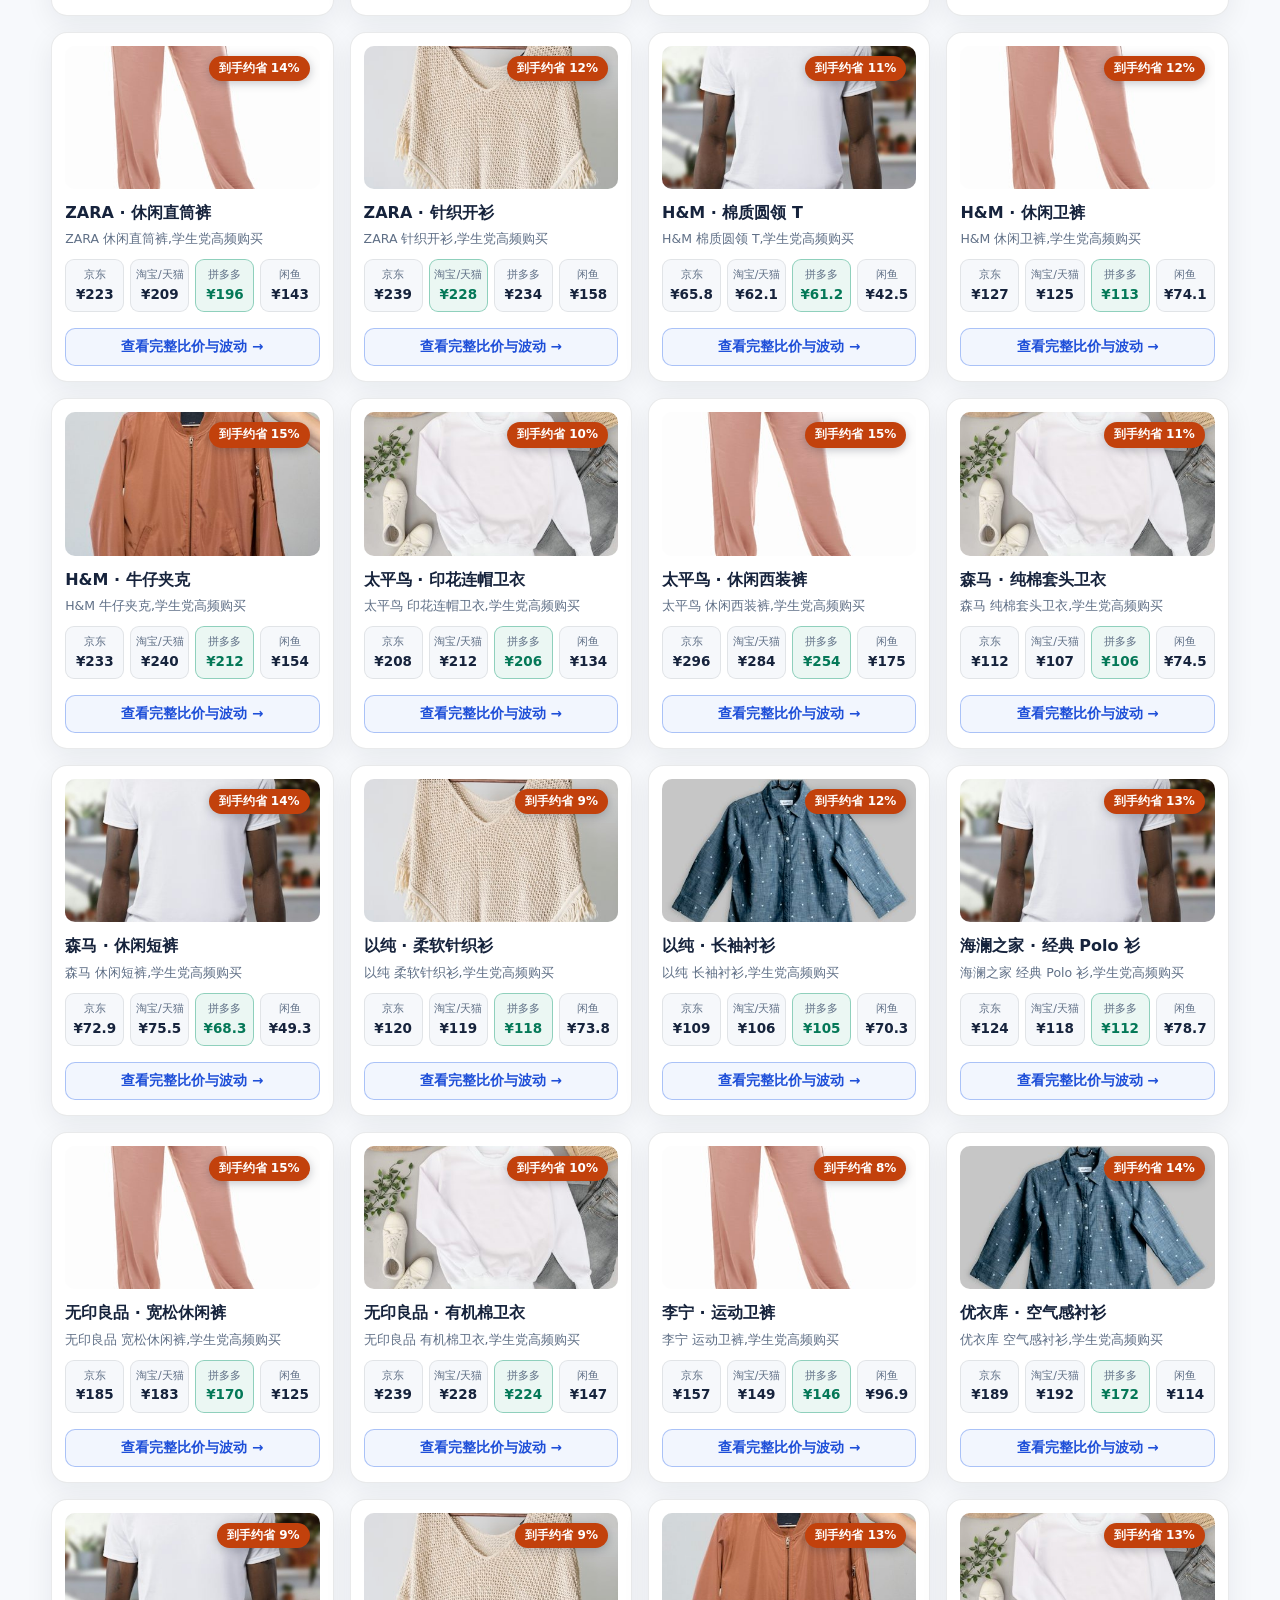
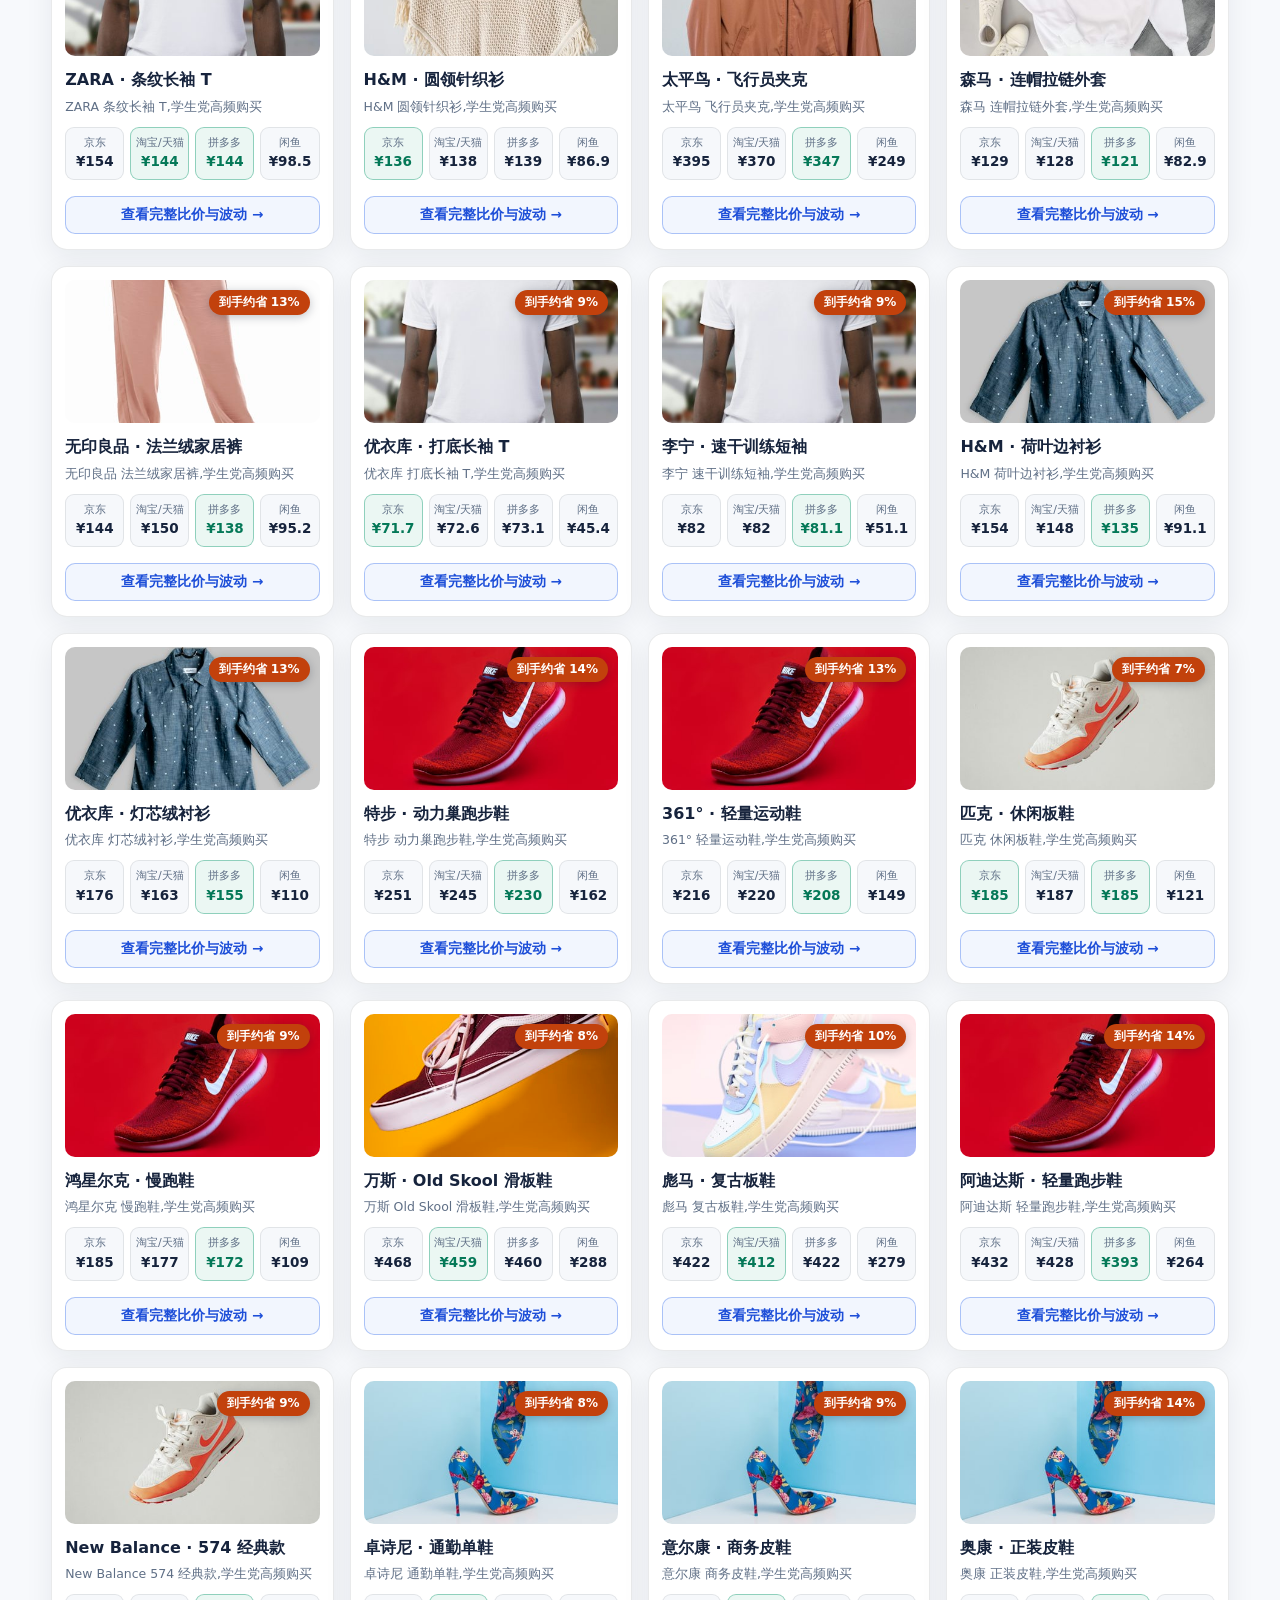
==== commit cd7b42bf: "deploy: D:/ZCodeProject/campusprice/index.html" ====
--- a/index.html
+++ b/index.html
@@ -23,7 +23,7 @@
 <meta name="twitter:description" content="六平台同款比价 + 学生认证优惠 + 历史价格波动与促销日历,让每一分生活费都花在刀刃上。">
 <meta name="twitter:image" content="https://ppgod886.github.io/campusprice/assets/img/1606220945770-b5b6c2c55bf1.jpg">
 <link rel="icon" href="data:image/svg+xml,<svg xmlns='http://www.w3.org/2000/svg' viewBox='0 0 100 100'><text y='.9em' font-size='90'>🎓</text></svg>">
-<link rel="stylesheet" href="assets/style.css?v=1790190051">
+<link rel="stylesheet" href="assets/style.css?v=1790226897">
 <!-- 关闭 JS 时 .reveal 的初始 opacity:0 没有任何脚本会摘掉,整页几乎全白;这里让静态内容直接可见 -->
 <noscript><style>.reveal{opacity:1;transform:none}</style></noscript>
 </head>
@@ -190,8 +190,8 @@
   </div>
 </footer>
 
-<script src="assets/chart.umd.min.js?v=1"></script>
-<script src="assets/main.js?v=1790190051"></script>
+<script src="assets/chart.umd.min.js?v=1790226897"></script>
+<script src="assets/main.js?v=1790226897"></script>
 <script>
 /* 兜底:若 assets/main.js 网络加载或执行失败,首屏动态区域会保持为空,这里补一条可读提示 */
 window.addEventListener('load', function () {
--- a/assets/style.css
+++ b/assets/style.css
@@ -165,6 +165,12 @@
 .buy-link:hover{background:rgba(37,99,235,.16)}
 /* 7 列比价表在窄屏必然横向滚动:仅小屏提示可滑动,避免用户以为右侧几列不存在 */
 .table-hint{display:none;color:var(--muted);font-size:12.5px;text-align:center;margin:10px 0 0}
+.form-tip{color:var(--muted);font-size:13.5px;line-height:1.7}
+@media (prefers-reduced-motion: reduce){
+  html{scroll-behavior:auto}
+  .reveal{opacity:1;transform:none;transition:none}
+  .card:hover,.cal-card:hover,.stu-card:hover{transform:none}
+}
 .table-hint b{color:var(--blue)}
 .ptable-wrap{overflow-x:auto;overscroll-behavior-x:contain;-webkit-overflow-scrolling:touch}
 .chart-box{height:260px;margin-bottom:14px}
